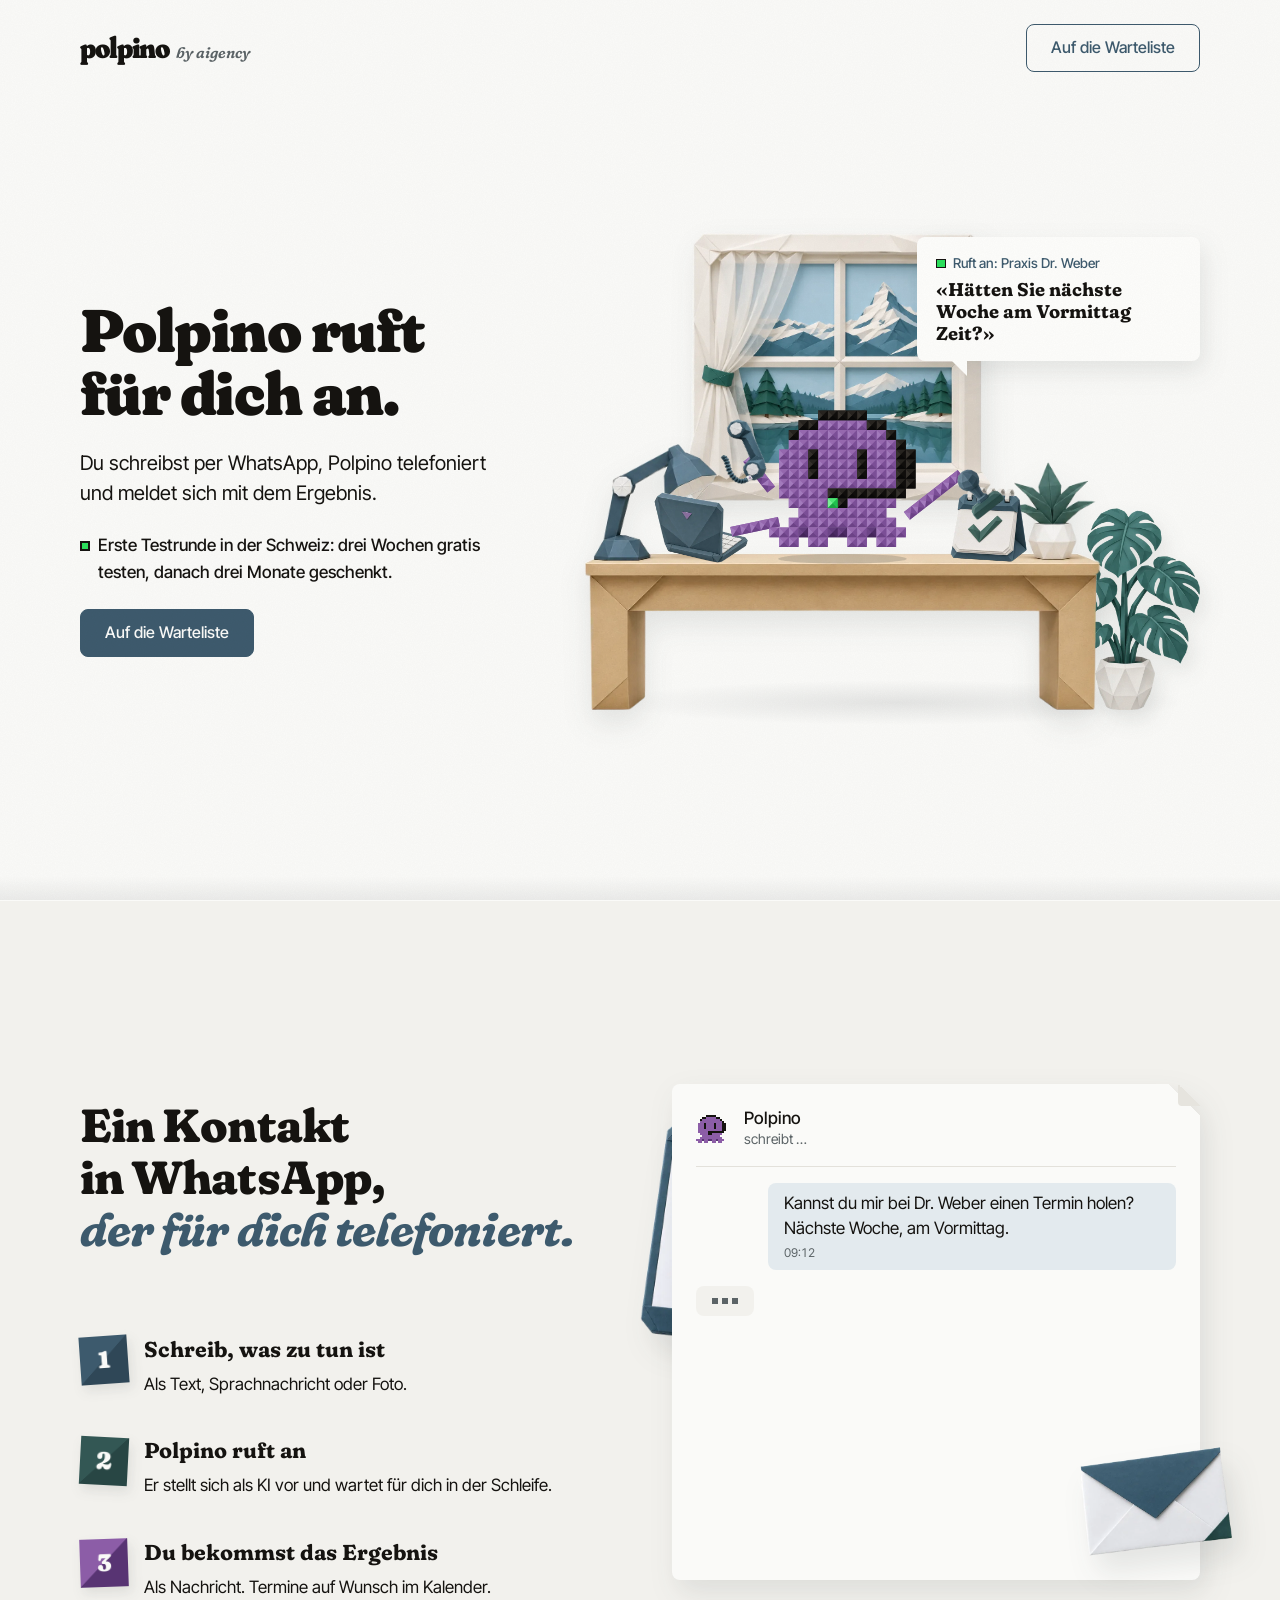
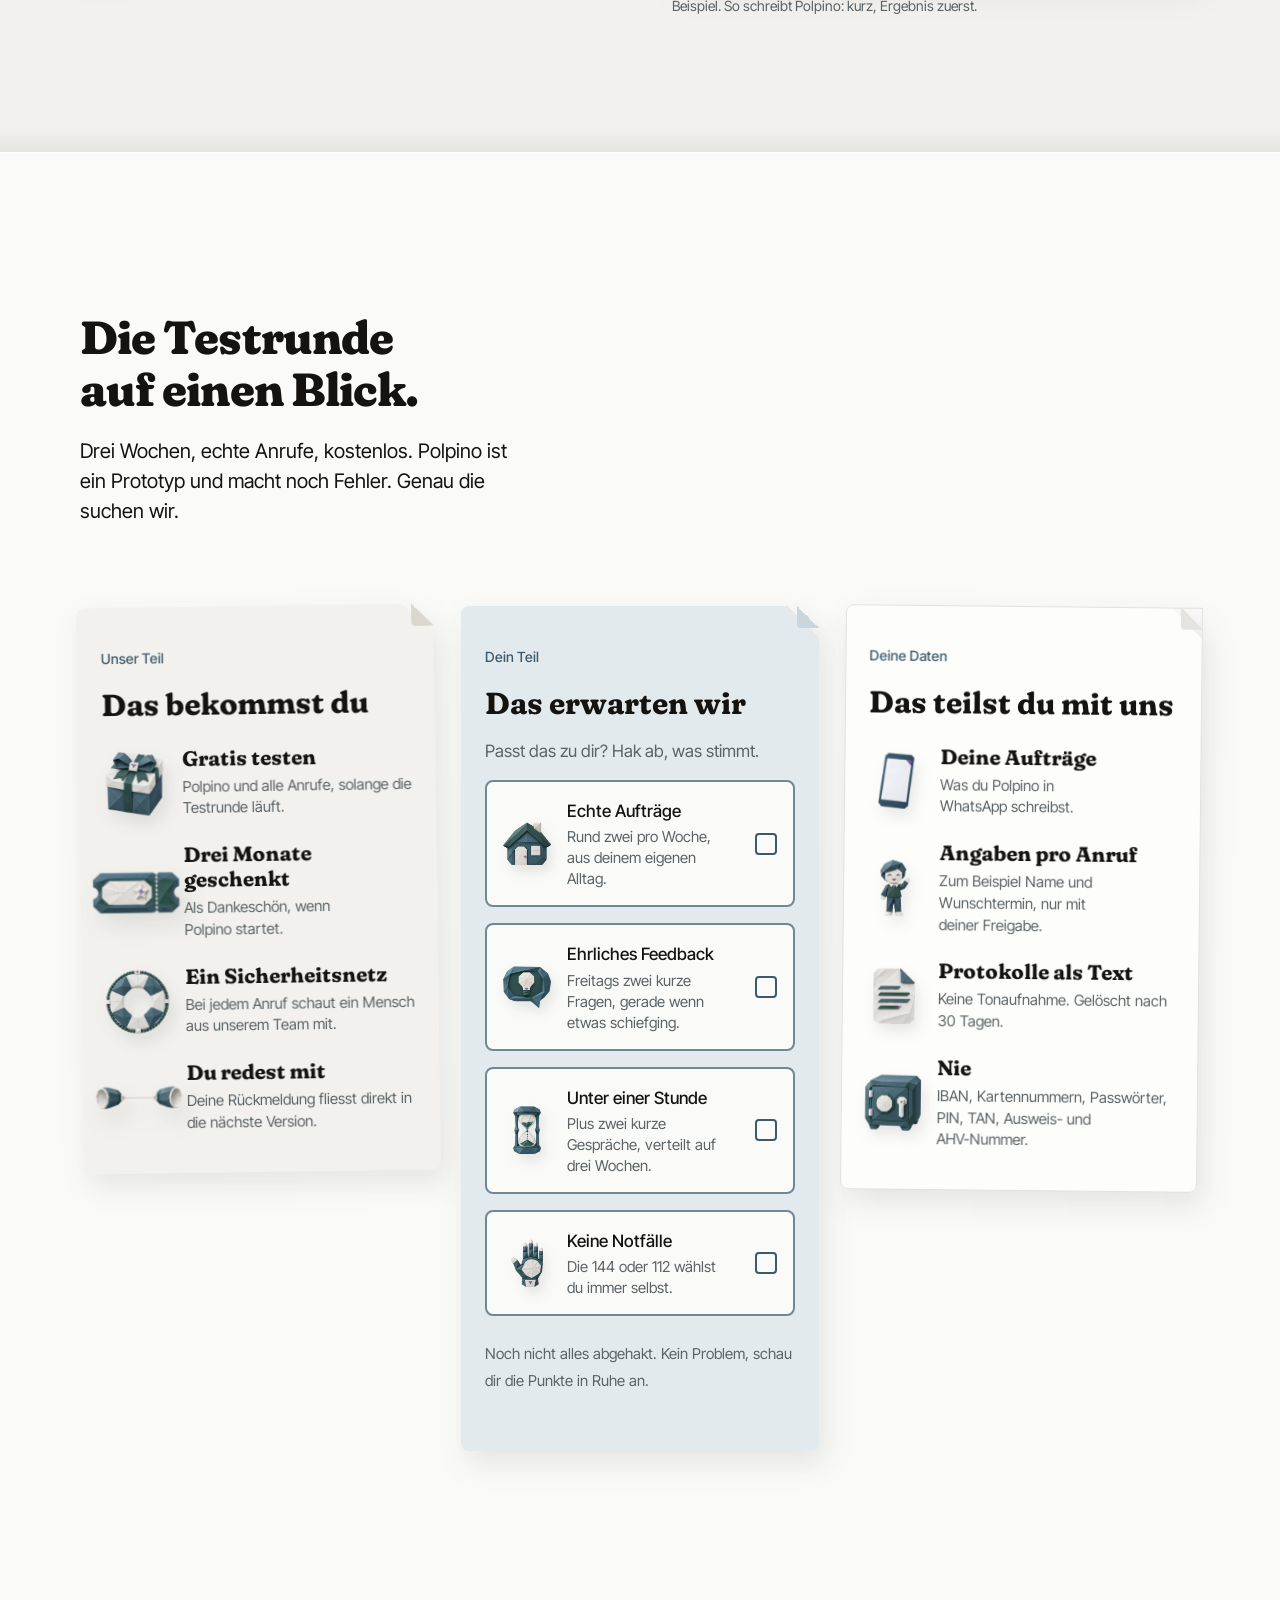
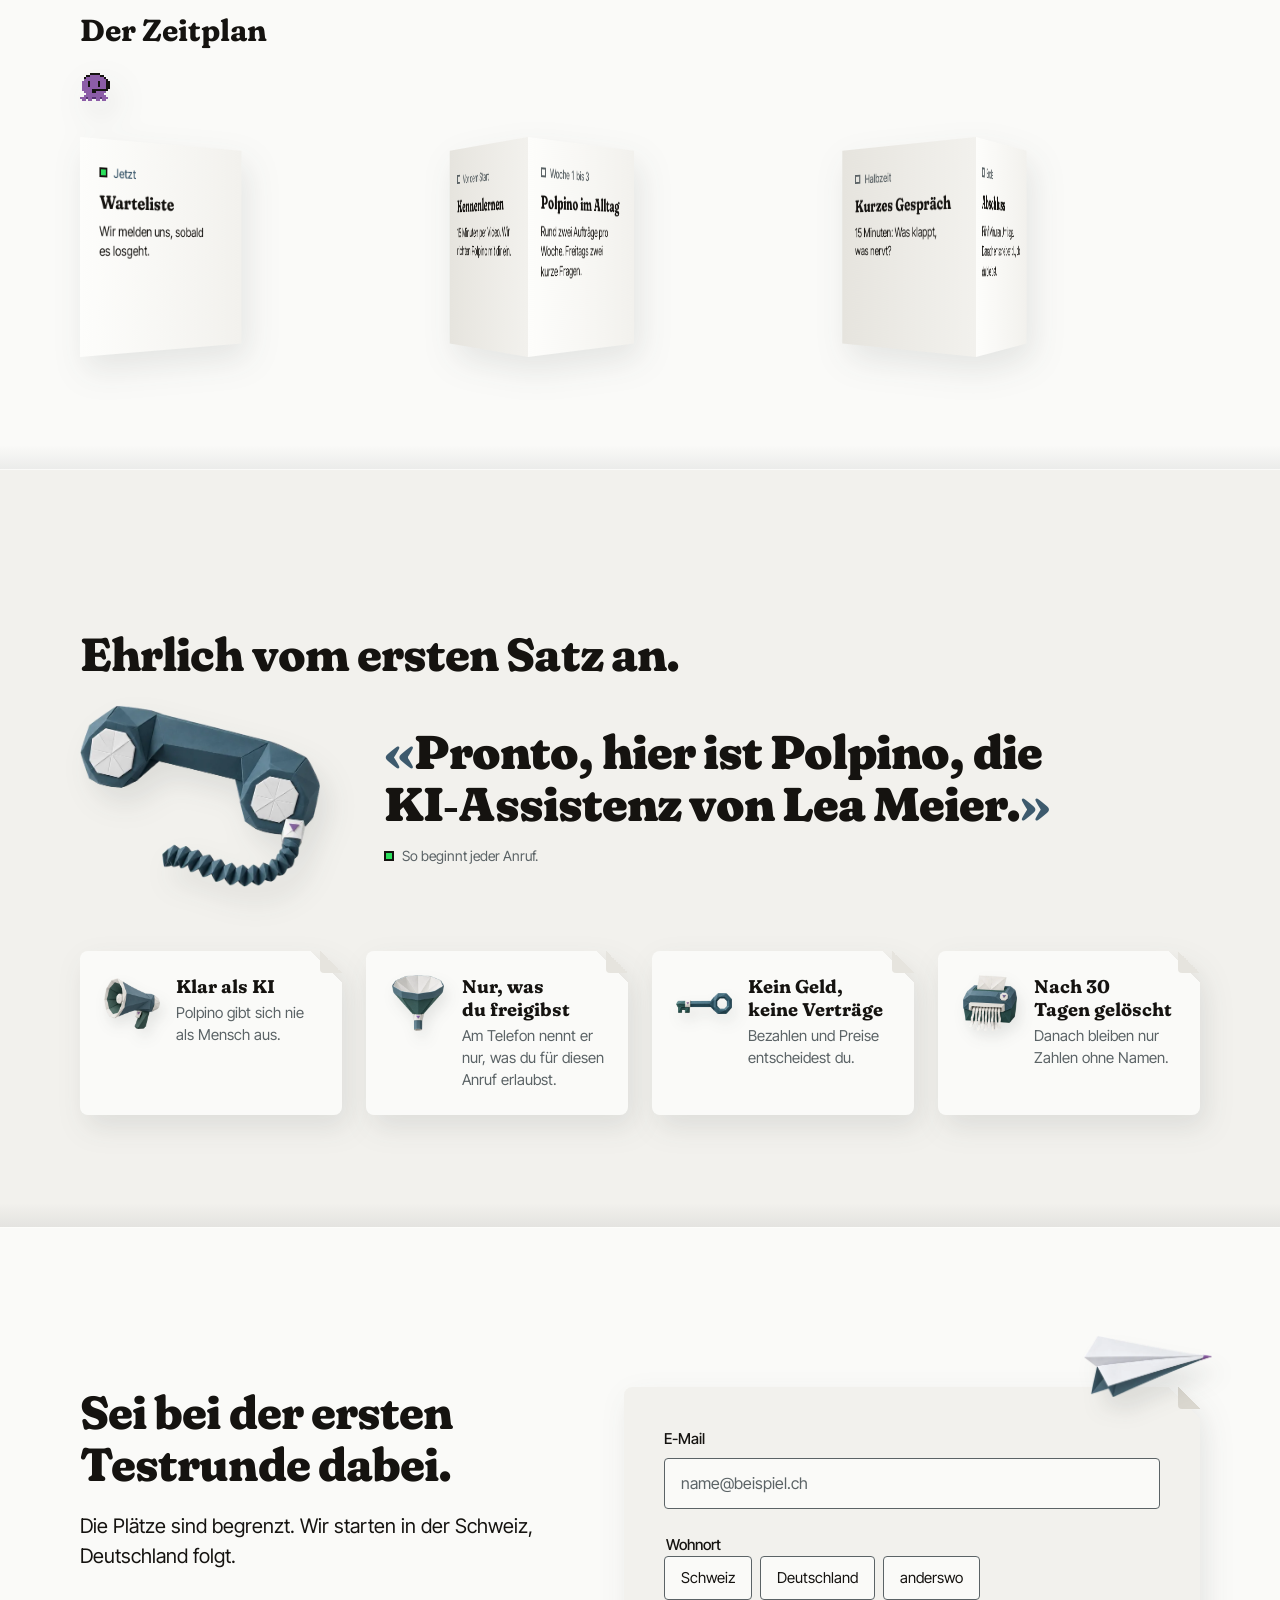
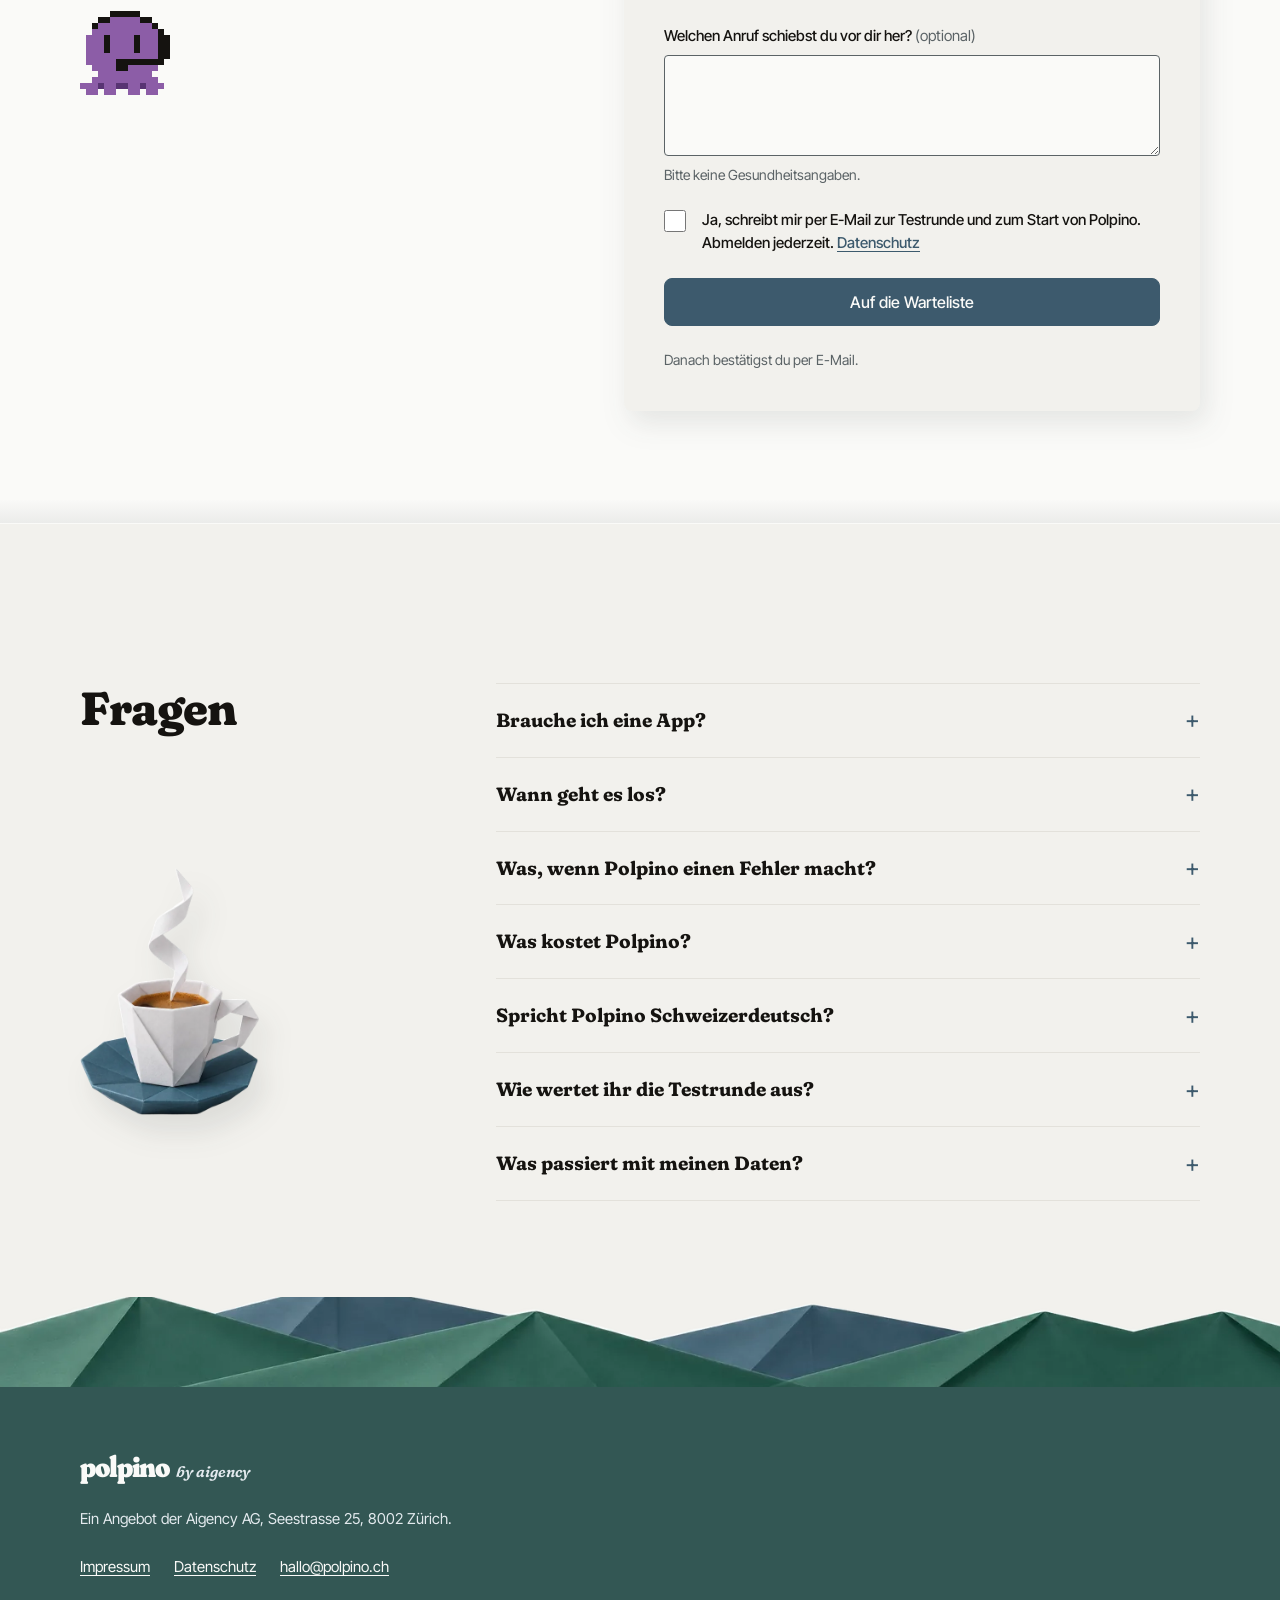
==== index.html @ 74edce3c "Merge branch 'main' into gh-pages" ====
<!doctype html>
<html lang="de-CH">
<head>
  <meta charset="utf-8">
  <meta name="robots" content="noindex, nofollow">
  <meta name="viewport" content="width=device-width, initial-scale=1">
  <title>Polpino: die KI-Assistenz, die für dich telefoniert</title>
  <meta name="description" content="Du schreibst per WhatsApp, Polpino telefoniert und meldet sich mit dem Ergebnis. Bewirb dich für die erste Testrunde: drei Wochen gratis, danach drei Monate geschenkt.">
  <link rel="canonical" href="https://polpino.ch/">
  <meta name="theme-color" content="#FAFAF8">
  <link rel="icon" href="assets/img/favicon.svg" type="image/svg+xml">
  <link rel="icon" href="assets/img/favicon-32.png" sizes="32x32" type="image/png">
  <link rel="apple-touch-icon" href="assets/img/apple-touch-icon.png">
  <meta property="og:type" content="website">
  <meta property="og:locale" content="de_CH">
  <meta property="og:site_name" content="Polpino">
  <meta property="og:title" content="Polpino ruft für dich an.">
  <meta property="og:description" content="Du schreibst per WhatsApp, Polpino telefoniert und meldet sich mit dem Ergebnis. Erste Testrunde in der Schweiz.">
  <meta property="og:url" content="https://polpino.ch/">
  <meta property="og:image" content="https://polpino.ch/assets/img/og-polpino.jpg">
  <meta property="og:image:width" content="1200">
  <meta property="og:image:height" content="630">
  <meta property="og:image:alt" content="Polpino, eine lila Papierkrake, sitzt am Schreibtisch und hat einen Termin im Kalender eingetragen">
  <meta name="twitter:card" content="summary_large_image">
  <link rel="preload" href="assets/fonts/fraunces-latin-full-normal.woff2" as="font" type="font/woff2" crossorigin>
  <link rel="preload" href="assets/fonts/inter-tight-latin-wght-normal.woff2" as="font" type="font/woff2" crossorigin>
  <link rel="stylesheet" href="assets/polpino.css">
  <script src="assets/polpino.js" defer></script>
</head>
<body>
  <svg class="symbole" aria-hidden="true" focusable="false">
    <symbol id="polpino" viewBox="0 0 16 14">
      <path class="f-tinte" d="M5 0h5v1H5zM3 1h2v1H3zM10 1h2v1h-2zM2 2h1v1H2zM12 2h1v1h-1zM13 3h1v1h-1zM13 4h2v1h-2zM13 5h2v1h-2zM13 6h2v1h-2zM13 7h2v1h-2zM6 8h8v1H6zM6 9h2v1H6z"/>
      <path class="f-lila" d="M5 1h5v1H5zM3 2h9v1H3zM2 3h11v1H2zM1 4h3v1H1zM5 4h4v1H5zM10 4h3v1h-3zM1 5h3v1H1zM5 5h4v1H5zM10 5h3v1h-3zM1 6h3v1H1zM5 6h4v1H5zM10 6h3v1h-3zM1 7h12v1H1zM1 8h5v1H1zM2 9h4v1H2zM8 9h5v1H8zM3 10h9v1H3zM2 11h11v1H2zM0 12h3v1H0zM4 12h2v1H4zM8 12h2v1H8zM11 12h3v1h-3zM1 13h2v1H1zM4 13h2v1H4zM8 13h2v1H8zM11 13h2v1h-2zM4 4h1v1H4zM9 4h1v1H9zM4 6h1v1H4zM9 6h1v1H9z"/>
      <path class="f-tief" d="M3 12h1v1H3zM6 12h2v1H6zM10 12h1v1h-1zM4 5h1v1H4zM9 5h1v1H9z"/>
      <path class="f-tinte f-augen" d="M4 4h1v3H4zM9 4h1v3H9z"/>
      <path class="f-lampe" d="M6 9h1v1H6z"/>
    </symbol>
    <symbol id="haken" viewBox="0 0 20 20"><path d="M4 10.5l4 4 8-9" fill="none" stroke="currentColor" stroke-width="2.4" stroke-linecap="square"/></symbol>
    <symbol id="pfeil" viewBox="0 0 20 20"><path d="M4 10h11M11 5.5l4.5 4.5-4.5 4.5" fill="none" stroke="currentColor" stroke-width="2.2" stroke-linecap="square"/></symbol>
  </svg>

  <a class="skip" href="#inhalt">Zum Inhalt</a>

  <header class="kopf">
    <div class="wrap">
      <a class="marke" href="./" aria-label="Polpino by aigency, Startseite">
        <span class="marke-wort">polpino</span><span class="marke-by">by aigency</span>
      </a>
      <a class="knopf knopf-leise" href="#warteliste">Auf die Warteliste</a>
    </div>
  </header>

  <main id="inhalt">
    <section class="hero" id="hero" aria-labelledby="titel">
      <div class="wrap hero-raster">
        <div class="hero-text">
          <h1 id="titel">Polpino ruft<br> für dich an.</h1>
          <p class="lead">Du schreibst per WhatsApp, Polpino telefoniert und meldet sich mit dem Ergebnis.</p>
          <p class="hero-angebot"><span class="lampe" aria-hidden="true"></span><span>Erste Testrunde in der Schweiz: drei Wochen gratis testen, danach drei Monate geschenkt.</span></p>
          <a class="knopf" href="#warteliste">Auf die Warteliste</a>
        </div>
        <div class="buero" id="buero" aria-hidden="true">
          <img class="b-fenster" src="assets/origami/fenster.webp" width="900" height="785" alt="" fetchpriority="high">
          <img class="b-pflanze" src="assets/origami/pflanze.webp" width="520" height="740" alt="">
          <img class="b-tisch" src="assets/origami/tisch.webp" width="1260" height="647" alt="">
          <div class="b-polpino"><svg class="pp pp-buero" viewBox="-150 -60 480 230" aria-hidden="true" focusable="false">
<image class="req-laptop" href="assets/origami/laptop.webp" x="-118" y="84" width="96" height="72"/>
<g class="req-kalender"><image href="assets/origami/kalender.webp" x="186" y="78" width="78" height="77"/></g>
<ellipse class="pp-schatten" cx="75" cy="152" rx="66" ry="5"/>
<g class="pp-figur">
<g class="arm arm-tipp"><g class="k-lila"><path class="f-b" d="M0 110h10v10h-10zM-10 110h10v10h-10zM-20 110h10v10h-10zM-30 110h10v10h-10zM-40 110h10v10h-10z"/><path class="f-o" d="M0 110h10l-5 5zM-10 110h10l-5 5zM-20 110h10l-5 5zM-30 110h10l-5 5zM-40 110h10l-5 5z"/><path class="f-l" d="M0 110l5 5l-5 5zM-10 110l5 5l-5 5zM-20 110l5 5l-5 5zM-30 110l5 5l-5 5zM-40 110l5 5l-5 5z"/><path class="f-r" d="M10 110v10l-5 -5zM0 110v10l-5 -5zM-10 110v10l-5 -5zM-20 110v10l-5 -5zM-30 110v10l-5 -5z"/><path class="f-u" d="M0 120l5 -5l5 5zM-10 120l5 -5l5 5zM-20 120l5 -5l5 5zM-30 120l5 -5l5 5zM-40 120l5 -5l5 5z"/></g></g>
<g class="arm arm-hoerer"><g class="k-lila"><path class="f-b" d="M-10 80h10v10h-10zM-20 80h10v10h-10zM-30 80h10v10h-10zM-40 80h10v10h-10z"/><path class="f-o" d="M-10 80h10l-5 5zM-20 80h10l-5 5zM-30 80h10l-5 5zM-40 80h10l-5 5z"/><path class="f-l" d="M-10 80l5 5l-5 5zM-20 80l5 5l-5 5zM-30 80l5 5l-5 5zM-40 80l5 5l-5 5z"/><path class="f-r" d="M0 80v10l-5 -5zM-10 80v10l-5 -5zM-20 80v10l-5 -5zM-30 80v10l-5 -5z"/><path class="f-u" d="M-10 90l5 -5l5 5zM-20 90l5 -5l5 5zM-30 90l5 -5l5 5zM-40 90l5 -5l5 5z"/></g><image class="arm-ding" href="assets/origami/hoerer.webp" x="-80" y="62" width="64" height="49"/></g>
<g class="pp-koerper"><g class="k-lila"><path class="f-b" d="M50 10h10v10h-10zM60 10h10v10h-10zM70 10h10v10h-10zM80 10h10v10h-10zM90 10h10v10h-10zM30 20h10v10h-10zM40 20h10v10h-10zM50 20h10v10h-10zM60 20h10v10h-10zM70 20h10v10h-10zM80 20h10v10h-10zM90 20h10v10h-10zM100 20h10v10h-10zM110 20h10v10h-10zM20 30h10v10h-10zM30 30h10v10h-10zM40 30h10v10h-10zM50 30h10v10h-10zM60 30h10v10h-10zM70 30h10v10h-10zM80 30h10v10h-10zM90 30h10v10h-10zM100 30h10v10h-10zM110 30h10v10h-10zM120 30h10v10h-10zM10 40h10v10h-10zM20 40h10v10h-10zM30 40h10v10h-10zM50 40h10v10h-10zM60 40h10v10h-10zM70 40h10v10h-10zM80 40h10v10h-10zM100 40h10v10h-10zM110 40h10v10h-10zM120 40h10v10h-10zM10 50h10v10h-10zM20 50h10v10h-10zM30 50h10v10h-10zM50 50h10v10h-10zM60 50h10v10h-10zM70 50h10v10h-10zM80 50h10v10h-10zM100 50h10v10h-10zM110 50h10v10h-10zM120 50h10v10h-10zM10 60h10v10h-10zM20 60h10v10h-10zM30 60h10v10h-10zM50 60h10v10h-10zM60 60h10v10h-10zM70 60h10v10h-10zM80 60h10v10h-10zM100 60h10v10h-10zM110 60h10v10h-10zM120 60h10v10h-10zM10 70h10v10h-10zM20 70h10v10h-10zM30 70h10v10h-10zM40 70h10v10h-10zM50 70h10v10h-10zM60 70h10v10h-10zM70 70h10v10h-10zM80 70h10v10h-10zM90 70h10v10h-10zM100 70h10v10h-10zM110 70h10v10h-10zM120 70h10v10h-10zM10 80h10v10h-10zM20 80h10v10h-10zM30 80h10v10h-10zM40 80h10v10h-10zM50 80h10v10h-10zM20 90h10v10h-10zM30 90h10v10h-10zM40 90h10v10h-10zM50 90h10v10h-10zM80 90h10v10h-10zM90 90h10v10h-10zM100 90h10v10h-10zM110 90h10v10h-10zM120 90h10v10h-10zM30 100h10v10h-10zM40 100h10v10h-10zM50 100h10v10h-10zM60 100h10v10h-10zM70 100h10v10h-10zM80 100h10v10h-10zM90 100h10v10h-10zM100 100h10v10h-10zM110 100h10v10h-10zM20 110h10v10h-10zM30 110h10v10h-10zM40 110h10v10h-10zM50 110h10v10h-10zM60 110h10v10h-10zM70 110h10v10h-10zM80 110h10v10h-10zM90 110h10v10h-10zM100 110h10v10h-10zM110 110h10v10h-10zM120 110h10v10h-10z"/><path class="f-o" d="M50 10h10l-5 5zM60 10h10l-5 5zM70 10h10l-5 5zM80 10h10l-5 5zM90 10h10l-5 5zM30 20h10l-5 5zM40 20h10l-5 5zM50 20h10l-5 5zM60 20h10l-5 5zM70 20h10l-5 5zM80 20h10l-5 5zM90 20h10l-5 5zM100 20h10l-5 5zM110 20h10l-5 5zM20 30h10l-5 5zM30 30h10l-5 5zM40 30h10l-5 5zM50 30h10l-5 5zM60 30h10l-5 5zM70 30h10l-5 5zM80 30h10l-5 5zM90 30h10l-5 5zM100 30h10l-5 5zM110 30h10l-5 5zM120 30h10l-5 5zM10 40h10l-5 5zM20 40h10l-5 5zM30 40h10l-5 5zM50 40h10l-5 5zM60 40h10l-5 5zM70 40h10l-5 5zM80 40h10l-5 5zM100 40h10l-5 5zM110 40h10l-5 5zM120 40h10l-5 5zM10 50h10l-5 5zM20 50h10l-5 5zM30 50h10l-5 5zM50 50h10l-5 5zM60 50h10l-5 5zM70 50h10l-5 5zM80 50h10l-5 5zM100 50h10l-5 5zM110 50h10l-5 5zM120 50h10l-5 5zM10 60h10l-5 5zM20 60h10l-5 5zM30 60h10l-5 5zM50 60h10l-5 5zM60 60h10l-5 5zM70 60h10l-5 5zM80 60h10l-5 5zM100 60h10l-5 5zM110 60h10l-5 5zM120 60h10l-5 5zM10 70h10l-5 5zM20 70h10l-5 5zM30 70h10l-5 5zM40 70h10l-5 5zM50 70h10l-5 5zM60 70h10l-5 5zM70 70h10l-5 5zM80 70h10l-5 5zM90 70h10l-5 5zM100 70h10l-5 5zM110 70h10l-5 5zM120 70h10l-5 5zM10 80h10l-5 5zM20 80h10l-5 5zM30 80h10l-5 5zM40 80h10l-5 5zM50 80h10l-5 5zM20 90h10l-5 5zM30 90h10l-5 5zM40 90h10l-5 5zM50 90h10l-5 5zM80 90h10l-5 5zM90 90h10l-5 5zM100 90h10l-5 5zM110 90h10l-5 5zM120 90h10l-5 5zM30 100h10l-5 5zM40 100h10l-5 5zM50 100h10l-5 5zM60 100h10l-5 5zM70 100h10l-5 5zM80 100h10l-5 5zM90 100h10l-5 5zM100 100h10l-5 5zM110 100h10l-5 5zM20 110h10l-5 5zM30 110h10l-5 5zM40 110h10l-5 5zM50 110h10l-5 5zM60 110h10l-5 5zM70 110h10l-5 5zM80 110h10l-5 5zM90 110h10l-5 5zM100 110h10l-5 5zM110 110h10l-5 5zM120 110h10l-5 5z"/><path class="f-l" d="M50 10l5 5l-5 5zM60 10l5 5l-5 5zM70 10l5 5l-5 5zM80 10l5 5l-5 5zM90 10l5 5l-5 5zM30 20l5 5l-5 5zM40 20l5 5l-5 5zM50 20l5 5l-5 5zM60 20l5 5l-5 5zM70 20l5 5l-5 5zM80 20l5 5l-5 5zM90 20l5 5l-5 5zM100 20l5 5l-5 5zM110 20l5 5l-5 5zM20 30l5 5l-5 5zM30 30l5 5l-5 5zM40 30l5 5l-5 5zM50 30l5 5l-5 5zM60 30l5 5l-5 5zM70 30l5 5l-5 5zM80 30l5 5l-5 5zM90 30l5 5l-5 5zM100 30l5 5l-5 5zM110 30l5 5l-5 5zM120 30l5 5l-5 5zM10 40l5 5l-5 5zM20 40l5 5l-5 5zM30 40l5 5l-5 5zM50 40l5 5l-5 5zM60 40l5 5l-5 5zM70 40l5 5l-5 5zM80 40l5 5l-5 5zM100 40l5 5l-5 5zM110 40l5 5l-5 5zM120 40l5 5l-5 5zM10 50l5 5l-5 5zM20 50l5 5l-5 5zM30 50l5 5l-5 5zM50 50l5 5l-5 5zM60 50l5 5l-5 5zM70 50l5 5l-5 5zM80 50l5 5l-5 5zM100 50l5 5l-5 5zM110 50l5 5l-5 5zM120 50l5 5l-5 5zM10 60l5 5l-5 5zM20 60l5 5l-5 5zM30 60l5 5l-5 5zM50 60l5 5l-5 5zM60 60l5 5l-5 5zM70 60l5 5l-5 5zM80 60l5 5l-5 5zM100 60l5 5l-5 5zM110 60l5 5l-5 5zM120 60l5 5l-5 5zM10 70l5 5l-5 5zM20 70l5 5l-5 5zM30 70l5 5l-5 5zM40 70l5 5l-5 5zM50 70l5 5l-5 5zM60 70l5 5l-5 5zM70 70l5 5l-5 5zM80 70l5 5l-5 5zM90 70l5 5l-5 5zM100 70l5 5l-5 5zM110 70l5 5l-5 5zM120 70l5 5l-5 5zM10 80l5 5l-5 5zM20 80l5 5l-5 5zM30 80l5 5l-5 5zM40 80l5 5l-5 5zM50 80l5 5l-5 5zM20 90l5 5l-5 5zM30 90l5 5l-5 5zM40 90l5 5l-5 5zM50 90l5 5l-5 5zM80 90l5 5l-5 5zM90 90l5 5l-5 5zM100 90l5 5l-5 5zM110 90l5 5l-5 5zM120 90l5 5l-5 5zM30 100l5 5l-5 5zM40 100l5 5l-5 5zM50 100l5 5l-5 5zM60 100l5 5l-5 5zM70 100l5 5l-5 5zM80 100l5 5l-5 5zM90 100l5 5l-5 5zM100 100l5 5l-5 5zM110 100l5 5l-5 5zM20 110l5 5l-5 5zM30 110l5 5l-5 5zM40 110l5 5l-5 5zM50 110l5 5l-5 5zM60 110l5 5l-5 5zM70 110l5 5l-5 5zM80 110l5 5l-5 5zM90 110l5 5l-5 5zM100 110l5 5l-5 5zM110 110l5 5l-5 5zM120 110l5 5l-5 5z"/><path class="f-r" d="M60 10v10l-5 -5zM70 10v10l-5 -5zM80 10v10l-5 -5zM90 10v10l-5 -5zM100 10v10l-5 -5zM40 20v10l-5 -5zM50 20v10l-5 -5zM60 20v10l-5 -5zM70 20v10l-5 -5zM80 20v10l-5 -5zM90 20v10l-5 -5zM100 20v10l-5 -5zM110 20v10l-5 -5zM120 20v10l-5 -5zM30 30v10l-5 -5zM40 30v10l-5 -5zM50 30v10l-5 -5zM60 30v10l-5 -5zM70 30v10l-5 -5zM80 30v10l-5 -5zM90 30v10l-5 -5zM100 30v10l-5 -5zM110 30v10l-5 -5zM120 30v10l-5 -5zM130 30v10l-5 -5zM20 40v10l-5 -5zM30 40v10l-5 -5zM40 40v10l-5 -5zM60 40v10l-5 -5zM70 40v10l-5 -5zM80 40v10l-5 -5zM90 40v10l-5 -5zM110 40v10l-5 -5zM120 40v10l-5 -5zM130 40v10l-5 -5zM20 50v10l-5 -5zM30 50v10l-5 -5zM40 50v10l-5 -5zM60 50v10l-5 -5zM70 50v10l-5 -5zM80 50v10l-5 -5zM90 50v10l-5 -5zM110 50v10l-5 -5zM120 50v10l-5 -5zM130 50v10l-5 -5zM20 60v10l-5 -5zM30 60v10l-5 -5zM40 60v10l-5 -5zM60 60v10l-5 -5zM70 60v10l-5 -5zM80 60v10l-5 -5zM90 60v10l-5 -5zM110 60v10l-5 -5zM120 60v10l-5 -5zM130 60v10l-5 -5zM20 70v10l-5 -5zM30 70v10l-5 -5zM40 70v10l-5 -5zM50 70v10l-5 -5zM60 70v10l-5 -5zM70 70v10l-5 -5zM80 70v10l-5 -5zM90 70v10l-5 -5zM100 70v10l-5 -5zM110 70v10l-5 -5zM120 70v10l-5 -5zM130 70v10l-5 -5zM20 80v10l-5 -5zM30 80v10l-5 -5zM40 80v10l-5 -5zM50 80v10l-5 -5zM60 80v10l-5 -5zM30 90v10l-5 -5zM40 90v10l-5 -5zM50 90v10l-5 -5zM60 90v10l-5 -5zM90 90v10l-5 -5zM100 90v10l-5 -5zM110 90v10l-5 -5zM120 90v10l-5 -5zM130 90v10l-5 -5zM40 100v10l-5 -5zM50 100v10l-5 -5zM60 100v10l-5 -5zM70 100v10l-5 -5zM80 100v10l-5 -5zM90 100v10l-5 -5zM100 100v10l-5 -5zM110 100v10l-5 -5zM120 100v10l-5 -5zM30 110v10l-5 -5zM40 110v10l-5 -5zM50 110v10l-5 -5zM60 110v10l-5 -5zM70 110v10l-5 -5zM80 110v10l-5 -5zM90 110v10l-5 -5zM100 110v10l-5 -5zM110 110v10l-5 -5zM120 110v10l-5 -5zM130 110v10l-5 -5z"/><path class="f-u" d="M50 20l5 -5l5 5zM60 20l5 -5l5 5zM70 20l5 -5l5 5zM80 20l5 -5l5 5zM90 20l5 -5l5 5zM30 30l5 -5l5 5zM40 30l5 -5l5 5zM50 30l5 -5l5 5zM60 30l5 -5l5 5zM70 30l5 -5l5 5zM80 30l5 -5l5 5zM90 30l5 -5l5 5zM100 30l5 -5l5 5zM110 30l5 -5l5 5zM20 40l5 -5l5 5zM30 40l5 -5l5 5zM40 40l5 -5l5 5zM50 40l5 -5l5 5zM60 40l5 -5l5 5zM70 40l5 -5l5 5zM80 40l5 -5l5 5zM90 40l5 -5l5 5zM100 40l5 -5l5 5zM110 40l5 -5l5 5zM120 40l5 -5l5 5zM10 50l5 -5l5 5zM20 50l5 -5l5 5zM30 50l5 -5l5 5zM50 50l5 -5l5 5zM60 50l5 -5l5 5zM70 50l5 -5l5 5zM80 50l5 -5l5 5zM100 50l5 -5l5 5zM110 50l5 -5l5 5zM120 50l5 -5l5 5zM10 60l5 -5l5 5zM20 60l5 -5l5 5zM30 60l5 -5l5 5zM50 60l5 -5l5 5zM60 60l5 -5l5 5zM70 60l5 -5l5 5zM80 60l5 -5l5 5zM100 60l5 -5l5 5zM110 60l5 -5l5 5zM120 60l5 -5l5 5zM10 70l5 -5l5 5zM20 70l5 -5l5 5zM30 70l5 -5l5 5zM50 70l5 -5l5 5zM60 70l5 -5l5 5zM70 70l5 -5l5 5zM80 70l5 -5l5 5zM100 70l5 -5l5 5zM110 70l5 -5l5 5zM120 70l5 -5l5 5zM10 80l5 -5l5 5zM20 80l5 -5l5 5zM30 80l5 -5l5 5zM40 80l5 -5l5 5zM50 80l5 -5l5 5zM60 80l5 -5l5 5zM70 80l5 -5l5 5zM80 80l5 -5l5 5zM90 80l5 -5l5 5zM100 80l5 -5l5 5zM110 80l5 -5l5 5zM120 80l5 -5l5 5zM10 90l5 -5l5 5zM20 90l5 -5l5 5zM30 90l5 -5l5 5zM40 90l5 -5l5 5zM50 90l5 -5l5 5zM20 100l5 -5l5 5zM30 100l5 -5l5 5zM40 100l5 -5l5 5zM50 100l5 -5l5 5zM80 100l5 -5l5 5zM90 100l5 -5l5 5zM100 100l5 -5l5 5zM110 100l5 -5l5 5zM120 100l5 -5l5 5zM30 110l5 -5l5 5zM40 110l5 -5l5 5zM50 110l5 -5l5 5zM60 110l5 -5l5 5zM70 110l5 -5l5 5zM80 110l5 -5l5 5zM90 110l5 -5l5 5zM100 110l5 -5l5 5zM110 110l5 -5l5 5zM20 120l5 -5l5 5zM30 120l5 -5l5 5zM40 120l5 -5l5 5zM50 120l5 -5l5 5zM60 120l5 -5l5 5zM70 120l5 -5l5 5zM80 120l5 -5l5 5zM90 120l5 -5l5 5zM100 120l5 -5l5 5zM110 120l5 -5l5 5zM120 120l5 -5l5 5z"/></g><g class="k-tinte"><path class="f-b" d="M50 0h10v10h-10zM60 0h10v10h-10zM70 0h10v10h-10zM80 0h10v10h-10zM90 0h10v10h-10zM30 10h10v10h-10zM40 10h10v10h-10zM100 10h10v10h-10zM110 10h10v10h-10zM20 20h10v10h-10zM120 20h10v10h-10zM130 30h10v10h-10zM130 40h10v10h-10zM140 40h10v10h-10zM130 50h10v10h-10zM140 50h10v10h-10zM130 60h10v10h-10zM140 60h10v10h-10zM130 70h10v10h-10zM140 70h10v10h-10zM60 80h10v10h-10zM70 80h10v10h-10zM80 80h10v10h-10zM90 80h10v10h-10zM100 80h10v10h-10zM110 80h10v10h-10zM120 80h10v10h-10zM130 80h10v10h-10zM60 90h10v10h-10zM70 90h10v10h-10z"/><path class="f-o" d="M50 0h10l-5 5zM60 0h10l-5 5zM70 0h10l-5 5zM80 0h10l-5 5zM90 0h10l-5 5zM30 10h10l-5 5zM40 10h10l-5 5zM100 10h10l-5 5zM110 10h10l-5 5zM20 20h10l-5 5zM120 20h10l-5 5zM130 30h10l-5 5zM130 40h10l-5 5zM140 40h10l-5 5zM130 50h10l-5 5zM140 50h10l-5 5zM130 60h10l-5 5zM140 60h10l-5 5zM130 70h10l-5 5zM140 70h10l-5 5zM60 80h10l-5 5zM70 80h10l-5 5zM80 80h10l-5 5zM90 80h10l-5 5zM100 80h10l-5 5zM110 80h10l-5 5zM120 80h10l-5 5zM130 80h10l-5 5zM60 90h10l-5 5zM70 90h10l-5 5z"/><path class="f-l" d="M50 0l5 5l-5 5zM60 0l5 5l-5 5zM70 0l5 5l-5 5zM80 0l5 5l-5 5zM90 0l5 5l-5 5zM30 10l5 5l-5 5zM40 10l5 5l-5 5zM100 10l5 5l-5 5zM110 10l5 5l-5 5zM20 20l5 5l-5 5zM120 20l5 5l-5 5zM130 30l5 5l-5 5zM130 40l5 5l-5 5zM140 40l5 5l-5 5zM130 50l5 5l-5 5zM140 50l5 5l-5 5zM130 60l5 5l-5 5zM140 60l5 5l-5 5zM130 70l5 5l-5 5zM140 70l5 5l-5 5zM60 80l5 5l-5 5zM70 80l5 5l-5 5zM80 80l5 5l-5 5zM90 80l5 5l-5 5zM100 80l5 5l-5 5zM110 80l5 5l-5 5zM120 80l5 5l-5 5zM130 80l5 5l-5 5zM60 90l5 5l-5 5zM70 90l5 5l-5 5z"/><path class="f-r" d="M60 0v10l-5 -5zM70 0v10l-5 -5zM80 0v10l-5 -5zM90 0v10l-5 -5zM100 0v10l-5 -5zM40 10v10l-5 -5zM50 10v10l-5 -5zM110 10v10l-5 -5zM120 10v10l-5 -5zM30 20v10l-5 -5zM130 20v10l-5 -5zM140 30v10l-5 -5zM140 40v10l-5 -5zM150 40v10l-5 -5zM140 50v10l-5 -5zM150 50v10l-5 -5zM140 60v10l-5 -5zM150 60v10l-5 -5zM140 70v10l-5 -5zM150 70v10l-5 -5zM70 80v10l-5 -5zM80 80v10l-5 -5zM90 80v10l-5 -5zM100 80v10l-5 -5zM110 80v10l-5 -5zM120 80v10l-5 -5zM130 80v10l-5 -5zM140 80v10l-5 -5zM70 90v10l-5 -5zM80 90v10l-5 -5z"/><path class="f-u" d="M50 10l5 -5l5 5zM60 10l5 -5l5 5zM70 10l5 -5l5 5zM80 10l5 -5l5 5zM90 10l5 -5l5 5zM30 20l5 -5l5 5zM40 20l5 -5l5 5zM100 20l5 -5l5 5zM110 20l5 -5l5 5zM20 30l5 -5l5 5zM120 30l5 -5l5 5zM130 40l5 -5l5 5zM130 50l5 -5l5 5zM140 50l5 -5l5 5zM130 60l5 -5l5 5zM140 60l5 -5l5 5zM130 70l5 -5l5 5zM140 70l5 -5l5 5zM130 80l5 -5l5 5zM140 80l5 -5l5 5zM60 90l5 -5l5 5zM70 90l5 -5l5 5zM80 90l5 -5l5 5zM90 90l5 -5l5 5zM100 90l5 -5l5 5zM110 90l5 -5l5 5zM120 90l5 -5l5 5zM130 90l5 -5l5 5zM60 100l5 -5l5 5zM70 100l5 -5l5 5z"/></g><g class="pp-lider"><g class="k-lila"><path class="f-b" d="M40 40h10v10h-10zM40 60h10v10h-10zM90 40h10v10h-10zM90 60h10v10h-10z"/><path class="f-o" d="M40 40h10l-5 5zM40 60h10l-5 5zM90 40h10l-5 5zM90 60h10l-5 5z"/><path class="f-l" d="M40 40l5 5l-5 5zM40 60l5 5l-5 5zM90 40l5 5l-5 5zM90 60l5 5l-5 5z"/><path class="f-r" d="M50 40v10l-5 -5zM50 60v10l-5 -5zM100 40v10l-5 -5zM100 60v10l-5 -5z"/><path class="f-u" d="M40 50l5 -5l5 5zM40 70l5 -5l5 5zM90 50l5 -5l5 5zM90 70l5 -5l5 5z"/></g><g class="k-tief"><path class="f-b" d="M40 50h10v10h-10zM90 50h10v10h-10z"/><path class="f-o" d="M40 50h10l-5 5zM90 50h10l-5 5z"/><path class="f-l" d="M40 50l5 5l-5 5zM90 50l5 5l-5 5z"/><path class="f-r" d="M50 50v10l-5 -5zM100 50v10l-5 -5z"/><path class="f-u" d="M40 60l5 -5l5 5zM90 60l5 -5l5 5z"/></g></g><g class="pp-augen"><g class="k-tinte"><path class="f-b" d="M40 40h10v10h-10zM90 40h10v10h-10zM40 50h10v10h-10zM90 50h10v10h-10zM40 60h10v10h-10zM90 60h10v10h-10z"/><path class="f-o" d="M40 40h10l-5 5zM90 40h10l-5 5zM40 50h10l-5 5zM90 50h10l-5 5zM40 60h10l-5 5zM90 60h10l-5 5z"/><path class="f-l" d="M40 40l5 5l-5 5zM90 40l5 5l-5 5zM40 50l5 5l-5 5zM90 50l5 5l-5 5zM40 60l5 5l-5 5zM90 60l5 5l-5 5z"/><path class="f-r" d="M50 40v10l-5 -5zM100 40v10l-5 -5zM50 50v10l-5 -5zM100 50v10l-5 -5zM50 60v10l-5 -5zM100 60v10l-5 -5z"/><path class="f-u" d="M40 50l5 -5l5 5zM90 50l5 -5l5 5zM40 60l5 -5l5 5zM90 60l5 -5l5 5zM40 70l5 -5l5 5zM90 70l5 -5l5 5z"/></g></g><g class="pp-lampe"><g class="k-lampe"><path class="f-b" d="M60 90h10v10h-10z"/><path class="f-o" d="M60 90h10l-5 5z"/><path class="f-l" d="M60 90l5 5l-5 5z"/><path class="f-r" d="M70 90v10l-5 -5z"/><path class="f-u" d="M60 100l5 -5l5 5z"/></g></g></g>
<g class="pp-tentakel pp-t1"><g class="k-lila"><path class="f-b" d="M0 120h10v10h-10zM10 120h10v10h-10zM20 120h10v10h-10zM10 130h10v10h-10zM20 130h10v10h-10z"/><path class="f-o" d="M0 120h10l-5 5zM10 120h10l-5 5zM20 120h10l-5 5zM10 130h10l-5 5zM20 130h10l-5 5z"/><path class="f-l" d="M0 120l5 5l-5 5zM10 120l5 5l-5 5zM20 120l5 5l-5 5zM10 130l5 5l-5 5zM20 130l5 5l-5 5z"/><path class="f-r" d="M10 120v10l-5 -5zM20 120v10l-5 -5zM30 120v10l-5 -5zM20 130v10l-5 -5zM30 130v10l-5 -5z"/><path class="f-u" d="M0 130l5 -5l5 5zM10 130l5 -5l5 5zM20 130l5 -5l5 5zM10 140l5 -5l5 5zM20 140l5 -5l5 5z"/></g><g class="k-tief"><path class="f-b" d="M30 120h10v10h-10z"/><path class="f-o" d="M30 120h10l-5 5z"/><path class="f-l" d="M30 120l5 5l-5 5z"/><path class="f-r" d="M40 120v10l-5 -5z"/><path class="f-u" d="M30 130l5 -5l5 5z"/></g></g><g class="pp-tentakel pp-t2"><g class="k-lila"><path class="f-b" d="M40 120h10v10h-10zM50 120h10v10h-10zM40 130h10v10h-10zM50 130h10v10h-10z"/><path class="f-o" d="M40 120h10l-5 5zM50 120h10l-5 5zM40 130h10l-5 5zM50 130h10l-5 5z"/><path class="f-l" d="M40 120l5 5l-5 5zM50 120l5 5l-5 5zM40 130l5 5l-5 5zM50 130l5 5l-5 5z"/><path class="f-r" d="M50 120v10l-5 -5zM60 120v10l-5 -5zM50 130v10l-5 -5zM60 130v10l-5 -5z"/><path class="f-u" d="M40 130l5 -5l5 5zM50 130l5 -5l5 5zM40 140l5 -5l5 5zM50 140l5 -5l5 5z"/></g><g class="k-tief"><path class="f-b" d="M60 120h10v10h-10zM70 120h10v10h-10z"/><path class="f-o" d="M60 120h10l-5 5zM70 120h10l-5 5z"/><path class="f-l" d="M60 120l5 5l-5 5zM70 120l5 5l-5 5z"/><path class="f-r" d="M70 120v10l-5 -5zM80 120v10l-5 -5z"/><path class="f-u" d="M60 130l5 -5l5 5zM70 130l5 -5l5 5z"/></g></g><g class="pp-tentakel pp-t3"><g class="k-lila"><path class="f-b" d="M80 120h10v10h-10zM90 120h10v10h-10zM80 130h10v10h-10zM90 130h10v10h-10z"/><path class="f-o" d="M80 120h10l-5 5zM90 120h10l-5 5zM80 130h10l-5 5zM90 130h10l-5 5z"/><path class="f-l" d="M80 120l5 5l-5 5zM90 120l5 5l-5 5zM80 130l5 5l-5 5zM90 130l5 5l-5 5z"/><path class="f-r" d="M90 120v10l-5 -5zM100 120v10l-5 -5zM90 130v10l-5 -5zM100 130v10l-5 -5z"/><path class="f-u" d="M80 130l5 -5l5 5zM90 130l5 -5l5 5zM80 140l5 -5l5 5zM90 140l5 -5l5 5z"/></g><g class="k-tief"><path class="f-b" d="M100 120h10v10h-10z"/><path class="f-o" d="M100 120h10l-5 5z"/><path class="f-l" d="M100 120l5 5l-5 5z"/><path class="f-r" d="M110 120v10l-5 -5z"/><path class="f-u" d="M100 130l5 -5l5 5z"/></g></g><g class="pp-tentakel pp-t4"><g class="pp-winken"><g class="k-lila"><path class="f-b" d="M110 120h10v10h-10zM120 120h10v10h-10zM130 120h10v10h-10zM110 130h10v10h-10zM120 130h10v10h-10z"/><path class="f-o" d="M110 120h10l-5 5zM120 120h10l-5 5zM130 120h10l-5 5zM110 130h10l-5 5zM120 130h10l-5 5z"/><path class="f-l" d="M110 120l5 5l-5 5zM120 120l5 5l-5 5zM130 120l5 5l-5 5zM110 130l5 5l-5 5zM120 130l5 5l-5 5z"/><path class="f-r" d="M120 120v10l-5 -5zM130 120v10l-5 -5zM140 120v10l-5 -5zM120 130v10l-5 -5zM130 130v10l-5 -5z"/><path class="f-u" d="M110 130l5 -5l5 5zM120 130l5 -5l5 5zM130 130l5 -5l5 5zM110 140l5 -5l5 5zM120 140l5 -5l5 5z"/></g></g></g>
<g class="arm arm-stempel"><g class="k-lila"><path class="f-b" d="M140 100h10v10h-10zM150 100h10v10h-10zM160 100h10v10h-10zM170 100h10v10h-10zM180 100h10v10h-10zM190 100h10v10h-10zM200 100h10v10h-10z"/><path class="f-o" d="M140 100h10l-5 5zM150 100h10l-5 5zM160 100h10l-5 5zM170 100h10l-5 5zM180 100h10l-5 5zM190 100h10l-5 5zM200 100h10l-5 5z"/><path class="f-l" d="M140 100l5 5l-5 5zM150 100l5 5l-5 5zM160 100l5 5l-5 5zM170 100l5 5l-5 5zM180 100l5 5l-5 5zM190 100l5 5l-5 5zM200 100l5 5l-5 5z"/><path class="f-r" d="M150 100v10l-5 -5zM160 100v10l-5 -5zM170 100v10l-5 -5zM180 100v10l-5 -5zM190 100v10l-5 -5zM200 100v10l-5 -5zM210 100v10l-5 -5z"/><path class="f-u" d="M140 110l5 -5l5 5zM150 110l5 -5l5 5zM160 110l5 -5l5 5zM170 110l5 -5l5 5zM180 110l5 -5l5 5zM190 110l5 -5l5 5zM200 110l5 -5l5 5z"/></g><image class="arm-ding" href="assets/origami/stempel.webp" x="194" y="104" width="36" height="49"/></g>
</g>
</svg></div>
          <div class="buero-blase" id="buero-blase">
            <span class="buero-wer"><span class="lampe"></span><span id="buero-wer">Ruft an: Praxis Dr. Weber</span></span>
            <span class="buero-sagt" id="buero-sagt">«Hätten Sie nächste Woche am Vormittag Zeit?»</span>
          </div>
        </div>
      </div>
    </section>

    <section class="bogen bogen-flaeche" aria-labelledby="so-gehts">
      <span class="kante" aria-hidden="true"></span>
      <div class="wrap">
        <div class="ablauf">
          <div class="entfalten">
            <div class="abschnitt-kopf">
              <h2 id="so-gehts">Ein Kontakt in WhatsApp, <span class="zweit">der für dich telefoniert.</span></h2>
            </div>
            <ol class="schritte">
              <li><span class="faltzahl" aria-hidden="true">1</span><div><h3>Schreib, was zu tun ist</h3><p>Als Text, Sprachnachricht oder Foto.</p></div></li>
              <li><span class="faltzahl" aria-hidden="true">2</span><div><h3>Polpino ruft an</h3><p>Er stellt sich als KI vor und wartet für dich in der Schleife.</p></div></li>
              <li><span class="faltzahl" aria-hidden="true">3</span><div><h3>Du bekommst das Ergebnis</h3><p>Als Nachricht. Termine auf Wunsch im Kalender.</p></div></li>
            </ol>
          </div>

          <figure class="chat-figur">
            <img class="schwebt schwebt-handy" data-tiefe="-0.12" src="assets/origami/handy.webp" width="360" height="572" alt="" aria-hidden="true">
            <img class="schwebt schwebt-umschlag" data-tiefe="0.18" src="assets/origami/umschlag.webp" width="480" height="341" alt="" aria-hidden="true">
            <div class="chat papier-karte" id="chat" role="group" aria-label="Beispiel eines Chats mit Polpino">
              <div class="chat-kopf">
                <svg class="figur" id="chat-figur" viewBox="0 0 16 14" width="32" height="28" aria-hidden="true" focusable="false"><use href="#polpino"/></svg>
                <div>
                  <p class="chat-name">Polpino</p>
                  <p class="chat-status" id="chat-status">KI-Assistenz</p>
                </div>
              </div>
              <p class="blase blase-du" data-schritt="1">Kannst du mir bei Dr. Weber einen Termin holen? Nächste Woche, am Vormittag.<time>09:12</time></p>
              <p class="tippt" data-schritt="2" hidden aria-hidden="true"><i></i><i></i><i></i></p>
              <p class="blase blase-polpino" data-schritt="3">Mach ich, ich ruf gleich an.<time>09:12</time></p>
              <p class="chat-anruf" data-schritt="4"><span class="lampe" aria-hidden="true"></span>Polpino telefoniert <span class="welle" aria-hidden="true"><i></i><i></i><i></i><i></i></span> <span class="dauer">1:47</span></p>
              <p class="blase blase-polpino" data-schritt="5">Dienstag 10:30 bei Dr. Weber. Steht im Kalender.<time>09:19</time></p>
              <p class="kalender" data-schritt="6"><svg aria-hidden="true" focusable="false"><use href="#haken"/></svg>Di 10:30, Dr. Weber</p>
            </div>
            <figcaption class="chat-fuss">
              <span class="klein leise">Beispiel. So schreibt Polpino: kurz, Ergebnis zuerst.</span>
              <button class="knopf knopf-leise knopf-klein chat-nochmal" type="button" hidden>Nochmal abspielen</button>
            </figcaption>
          </figure>
        </div>
      </div>
    </section>

    

    

    <section class="bogen" id="testrunde" aria-labelledby="testrunde-titel">
      <span class="kante" aria-hidden="true"></span>
      <div class="wrap">
        <div class="abschnitt-kopf entfalten">
          <h2 id="testrunde-titel">Die Testrunde auf einen Blick.</h2>
          <p class="lead">Drei Wochen, echte Anrufe, kostenlos. Polpino ist ein Prototyp und macht noch Fehler. Genau die suchen wir.</p>
        </div>
        <div class="deal" id="deal">
          <div class="deal-seite deal-geben falt-karte">
            <p class="deal-kicker">Unser Teil</p>
            <h3>Das bekommst du</h3>
            <ul class="gaben">
                <li class="gabe"><img src="assets/origami/geschenk.webp" alt="" aria-hidden="true" loading="lazy"><div><h4>Gratis testen</h4><p>Polpino und alle Anrufe, solange die Testrunde läuft.</p></div></li>
                <li class="gabe"><img src="assets/origami/ticket.webp" alt="" aria-hidden="true" loading="lazy"><div><h4>Drei Monate geschenkt</h4><p>Als Dankeschön, wenn Polpino startet.</p></div></li>
                <li class="gabe"><img src="assets/origami/rettungsring.webp" alt="" aria-hidden="true" loading="lazy"><div><h4>Ein Sicherheitsnetz</h4><p>Bei jedem Anruf schaut ein Mensch aus unserem Team mit.</p></div></li>
                <li class="gabe"><img src="assets/origami/dosentelefon.webp" alt="" aria-hidden="true" loading="lazy"><div><h4>Du redest mit</h4><p>Deine Rückmeldung fliesst direkt in die nächste Version.</p></div></li>
            </ul>
          </div>
          <div class="deal-seite deal-voraus falt-karte">
            <p class="deal-kicker">Dein Teil</p>
            <h3>Das erwarten wir</h3>
            <p class="deal-hinweis">Passt das zu dir? Hak ab, was stimmt.</p>
            <ul class="bedingungen">
              <li><label class="bedingung"><input type="checkbox" name="passt-0"><img src="assets/origami/haus.webp" alt="" aria-hidden="true" loading="lazy"><span class="bedingung-text"><strong>Echte Aufträge</strong><span>Rund zwei pro Woche, aus deinem eigenen Alltag.</span></span><span class="stempel" aria-hidden="true">Passt</span></label></li>
              <li><label class="bedingung"><input type="checkbox" name="passt-1"><img src="assets/origami/sprechblase.webp" alt="" aria-hidden="true" loading="lazy"><span class="bedingung-text"><strong>Ehrliches Feedback</strong><span>Freitags zwei kurze Fragen, gerade wenn etwas schiefging.</span></span><span class="stempel" aria-hidden="true">Passt</span></label></li>
              <li><label class="bedingung"><input type="checkbox" name="passt-2"><img src="assets/origami/sanduhr.webp" alt="" aria-hidden="true" loading="lazy"><span class="bedingung-text"><strong>Unter einer Stunde</strong><span>Plus zwei kurze Gespräche, verteilt auf drei Wochen.</span></span><span class="stempel" aria-hidden="true">Passt</span></label></li>
              <li><label class="bedingung"><input type="checkbox" name="passt-3"><img src="assets/origami/stopphand.webp" alt="" aria-hidden="true" loading="lazy"><span class="bedingung-text"><strong>Keine Notfälle</strong><span>Die 144 oder 112 wählst du immer selbst.</span></span><span class="stempel" aria-hidden="true">Passt</span></label></li>
            </ul>
            <p class="deal-ergebnis" role="status"><span class="deal-offen">Noch nicht alles abgehakt. Kein Problem, schau dir die Punkte in Ruhe an.</span><span class="deal-passt">Alles paletti. Dann bist du hier richtig. <a href="#warteliste">Zur Warteliste</a></span></p>
          </div>
          <div class="deal-seite deal-teilen falt-karte">
            <p class="deal-kicker">Deine Daten</p>
            <h3>Das teilst du mit uns</h3>
            <ul class="teilen">
                <li><img src="assets/origami/handy.webp" alt="" aria-hidden="true" loading="lazy"><div><h4>Deine Aufträge</h4><p>Was du Polpino in WhatsApp schreibst.</p></div></li>
                <li><img src="assets/origami/person.webp" alt="" aria-hidden="true" loading="lazy"><div><h4>Angaben pro Anruf</h4><p>Zum Beispiel Name und Wunschtermin, nur mit deiner Freigabe.</p></div></li>
                <li><img src="assets/origami/dokument.webp" alt="" aria-hidden="true" loading="lazy"><div><h4>Protokolle als Text</h4><p>Keine Tonaufnahme. Gelöscht nach 30 Tagen.</p></div></li>
                <li class="teilen-nie"><img src="assets/origami/tresor.webp" alt="" aria-hidden="true" loading="lazy"><div><h4>Nie</h4><p>IBAN, Kartennummern, Passwörter, PIN, TAN, Ausweis- und AHV-Nummer.</p></div></li>
            </ul>
          </div>
        </div>

        <h3 class="zeitplan-titel">Der Zeitplan</h3>
        <div class="leporello-rahmen" id="zeitplan">
          <div class="leporello-laeufer" aria-hidden="true"><div><svg class="figur" viewBox="0 0 16 14" width="32" height="28" focusable="false"><use href="#polpino"/></svg></div></div>
          <ol class="leporello">
            <li><span class="wann">Jetzt</span><h3>Warteliste</h3><p class="klein">Wir melden uns, sobald es losgeht.</p></li>
            <li><span class="wann">Vor dem Start</span><h3>Kennenlernen</h3><p class="klein">15 Minuten per Video. Wir richten Polpino mit dir ein.</p></li>
            <li><span class="wann">Woche 1 bis 3</span><h3>Polpino im Alltag</h3><p class="klein">Rund zwei Aufträge pro Woche. Freitags zwei kurze Fragen.</p></li>
            <li><span class="wann">Halbzeit</span><h3>Kurzes Gespräch</h3><p class="klein">15 Minuten: Was klappt, was nervt?</p></li>
            <li><span class="wann">Ende</span><h3>Abschluss</h3><p class="klein">Fünf Minuten Umfrage. Danach entscheidest du, ob du bleibst.</p></li>
          </ol>
        </div>
      </div>
    </section>

    <section class="bogen bogen-flaeche" aria-labelledby="ehrlich">
      <span class="kante" aria-hidden="true"></span>
      <div class="wrap">
        <div class="ehrlich">
          <div class="ehrlich-text entfalten">
            <h2 id="ehrlich">Ehrlich vom ersten Satz an.</h2>
            <figure class="zitat-figur">
              <div class="zitat-hoerer" aria-hidden="true">
                <svg class="klingel" viewBox="0 0 200 120" focusable="false"><path class="klingel-1" d="M28 30q-14 30 0 60M172 30q14 30 0 60"/><path class="klingel-2" d="M12 18q-22 42 0 84M188 18q22 42 0 84"/></svg>
                <img class="hoerer" src="assets/origami/hoerer.webp" width="560" height="425" alt="" loading="lazy">
              </div>
              <div>
                <blockquote class="zitat" id="zitat">
                  <p><span class="gf">«</span>Pronto, hier ist Polpino, die KI&#8209;Assistenz von Lea&nbsp;Meier.<span class="gf">»</span></p>
                </blockquote>
                <figcaption class="zitat-quelle klein leise"><span class="lampe" aria-hidden="true"></span>So beginnt jeder Anruf.</figcaption>
              </div>
            </figure>
          </div>
          <ul class="versprechen">
            <li class="falt-karte"><img src="assets/origami/megafon.webp" alt="" aria-hidden="true" loading="lazy"><div><h3>Klar als KI</h3><p>Polpino gibt sich nie als Mensch aus.</p></div></li>
            <li class="falt-karte"><img src="assets/origami/trichter.webp" alt="" aria-hidden="true" loading="lazy"><div><h3>Nur, was du freigibst</h3><p>Am Telefon nennt er nur, was du für diesen Anruf erlaubst.</p></div></li>
            <li class="falt-karte"><img src="assets/origami/schluessel.webp" alt="" aria-hidden="true" loading="lazy"><div><h3>Kein Geld, keine Verträge</h3><p>Bezahlen und Preise entscheidest du.</p></div></li>
            <li class="falt-karte"><img src="assets/origami/schredder.webp" alt="" aria-hidden="true" loading="lazy"><div><h3>Nach 30 Tagen gelöscht</h3><p>Danach bleiben nur Zahlen ohne Namen.</p></div></li>
          </ul>
        </div>
      </div>
    </section>

    

    <section class="bogen" id="warteliste" aria-labelledby="anmelden">
      <span class="kante" aria-hidden="true"></span>
      <div class="wrap">
        <div class="anmeldung">
          <div class="entfalten">
            <div class="abschnitt-kopf">
              <h2 id="anmelden">Sei bei der ersten Testrunde dabei.</h2>
              <p class="lead">Die Plätze sind begrenzt. Wir starten in der Schweiz, Deutschland folgt.</p>
            </div>
            <div class="anmeldung-figur" aria-hidden="true"><svg class="figur" viewBox="0 0 16 14" width="96" height="84" focusable="false"><use href="#polpino"/></svg></div>
          </div>

          <div class="formular-buehne">
            <img class="abflug" id="abflug" src="assets/origami/flieger.webp" width="520" height="255" alt="" aria-hidden="true">
            <form class="formular papier-karte" id="formular" action="https://BREVO_FORM_URL" method="post">
              <div class="feld">
                <label for="email">E-Mail</label>
                <input id="email" name="EMAIL" type="email" autocomplete="email" inputmode="email" required aria-describedby="email-fehler" placeholder="name@beispiel.ch">
                <p class="fehlertext" id="email-fehler" aria-live="polite"></p>
              </div>
              <fieldset class="feld">
                <legend>Wohnort</legend>
                <div class="wahl">
                  <label><input type="radio" name="LAND" value="Schweiz"><span>Schweiz</span></label>
                  <label><input type="radio" name="LAND" value="Deutschland"><span>Deutschland</span></label>
                  <label><input type="radio" name="LAND" value="anderes Land"><span>anderswo</span></label>
                </div>
              </fieldset>
              <div class="feld">
                <label for="anruf">Welchen Anruf schiebst du vor dir her? <span class="optional">(optional)</span></label>
                <textarea id="anruf" name="ANRUF" maxlength="280" rows="3" aria-describedby="anruf-hilfe"></textarea>
                <p class="hilfe" id="anruf-hilfe">Bitte keine Gesundheitsangaben.</p>
              </div>
              <div class="feld">
                <label class="einwilligung" for="einwilligung">
                  <input id="einwilligung" name="OPT_IN" type="checkbox" value="1" required aria-describedby="einwilligung-fehler">
                  <span>Ja, schreibt mir per E-Mail zur Testrunde und zum Start von Polpino. Abmelden jederzeit. <a href="datenschutz.html">Datenschutz</a></span>
                </label>
                <p class="fehlertext" id="einwilligung-fehler" aria-live="polite"></p>
              </div>
              <div class="honig" aria-hidden="true">
                <input id="email_address_check" name="email_address_check" type="text" tabindex="-1" autocomplete="off" value="" aria-label="leer lassen">
              </div>
              <input type="hidden" name="locale" value="de">
              <button class="knopf" type="submit">Auf die Warteliste</button>
              <p class="klein leise">Danach bestätigst du per E-Mail.</p>
            </form>

            <div class="meldung meldung-gut papier-karte" id="meldung-gut" tabindex="-1" hidden>
              <img class="meldung-funken" src="assets/origami/funken.webp" width="360" height="308" alt="" aria-hidden="true">
              <h3>Fast geschafft.</h3>
              <p>Bitte öffne die E-Mail von uns und bestätige deine Adresse. Keine E-Mail da? Schau im Spam-Ordner nach.</p>
              <p class="klein leise" id="meldung-vorschau" hidden>Vorschau: Das Formular ist noch nicht mit Brevo verbunden, es wurde nichts gesendet.</p>
            </div>
            <div class="meldung meldung-fehler" id="meldung-fehler" role="alert" hidden>
              <p><strong>Das hat nicht geklappt.</strong> Versuch es bitte nochmal oder schreib an <a href="mailto:hallo@polpino.ch">hallo@polpino.ch</a>.</p>
            </div>
          </div>
        </div>
      </div>
    </section>

    <section class="bogen bogen-flaeche" aria-labelledby="fragen">
      <span class="kante" aria-hidden="true"></span>
      <div class="wrap fragen-raster">
        <div class="abschnitt-kopf">
          <h2 id="fragen">Fragen</h2>
          <img class="fragen-espresso" src="assets/origami/espresso2.webp" width="420" height="598" alt="" aria-hidden="true" loading="lazy">
        </div>
        <div class="fragen">
          <details>
            <summary>Brauche ich eine App?</summary>
            <p>Nein. Polpino ist ein Kontakt in WhatsApp. Du schreibst ihm, wie du einem Menschen schreiben würdest.</p>
          </details>
          <details>
            <summary>Wann geht es los?</summary>
            <p>Zuerst testet Polpino zwei Wochen lang bei uns selbst. Danach laden wir die ersten Leute von der Warteliste ein. Ein festes Datum gibt es noch nicht, wir melden uns per E-Mail.</p>
          </details>
          <details>
            <summary>Was, wenn Polpino einen Fehler macht?</summary>
            <p>Dafür ist die Testrunde da. Bei jedem Anruf schaut ein Mensch aus unserem Team mit. Geht trotzdem etwas schief, klären wir es mit dir.</p>
          </details>
          <details>
            <summary>Was kostet Polpino?</summary>
            <p>In der Testrunde nichts. Als Dankeschön bekommst du nach dem Start drei Monate geschenkt. Den Preis danach legen wir mit dem fest, was wir in der Testrunde lernen, und du entscheidest selbst, ob du weitermachst.</p>
          </details>
          <details>
            <summary>Spricht Polpino Schweizerdeutsch?</summary>
            <p>Am Telefon spricht Polpino Hochdeutsch. Wie gut er Mundart versteht, testen wir gerade. Wichtige Angaben wie Uhrzeit und Datum wiederholt er zur Sicherheit.</p>
          </details>
          <details>
            <summary>Wie wertet ihr die Testrunde aus?</summary>
            <p>Jeder Auftrag bekommt eine Fallakte mit Chat, Gesprächsprotokoll als Text und Ergebnis. Ein Prüfprogramm checkt jede Regel, etwa ob die KI-Ansage kam, eine Prüf-KI bewertet die Gespräche, und Stichproben lesen wir selbst. Nach 30 Tagen löschen wir die Protokolle.</p>
          </details>
          <details>
            <summary>Was passiert mit meinen Daten?</summary>
            <p>Für die Warteliste speichern wir nur, was du hier einträgst, beim Versanddienst Brevo mit Servern in der EU. Abmelden geht mit einem Klick. Alles Weitere steht in der <a href="datenschutz.html">Datenschutzerklärung</a>.</p>
          </details>
        </div>
      </div>
    </section>
  </main>

  <footer class="fuss">
    <div class="fuss-boden" aria-hidden="true"><div class="huegel-band huegel-vorne"><img src="assets/origami/huegel-vorne.webp" width="2688" height="129" alt="" loading="lazy"><img src="assets/origami/huegel-vorne.webp" width="2688" height="129" alt="" loading="lazy"></div></div>
    <div class="fuss-papier">
      <div class="wrap">
        <a class="marke" href="./" aria-label="Polpino by aigency, Startseite">
          <span class="marke-wort">polpino</span><span class="marke-by">by aigency</span>
        </a>
        <p class="fuss-zeile">Ein Angebot der Aigency AG, Seestrasse 25, 8002 Zürich.</p>
        <p class="fuss-zeile">
          <a href="impressum.html">Impressum</a>
          <a href="datenschutz.html">Datenschutz</a>
          <a href="mailto:hallo@polpino.ch">hallo@polpino.ch</a>
        </p>
      </div>
    </div>
  </footer>
</body>
</html>
---- assets/polpino.css ----
/* Hallmark · v2.0.0 · direction: custom, locked system DESIGN.md (Polpino CD-Manual, 22.11.2026) plus Dominic's brief: calm, a beautiful paper office, quick to grasp for a beta tester · genre: editorial · job: join · copy: verbatim (Dominic set the flow: what it is, what you get, what is expected, what you share) · shape: split hero with Polpino at his desk taking one call after another, three steps with the live chat, the deal in three cards with a self-check and the timeline as a leporello, honesty with the first sentence and four promises, sign-up, questions · nav: wordmark left and one anchor action right, no links, no hairline · footer: paper hills over a sea-green sheet · hero: copy left, the paper office right · signature: the paper-pixel Polpino at a free-standing paper desk, one arm on the phone, one typing, one stamping the calendar · surface: tinted paper #FAFAF8 with fibre texture, sheets in papier and flaeche */
/* Hallmark · pre-emit critique: P4 H4 E4 S4 R4 V5 · weakest: S, the deal carries three cards side by side; each card has one job and one icon per line, and the self-check turns the expectations into something the visitor does */
/* Hallmark · waive 38ii · one italic clause in h2 .zweit, once on the page · the Polpino CD-Manual sets part of a Polpino title in italic rauchblau, as in its own sample line */
/* Hallmark · waive 38iii · the coloured part is a whole clause on its own line, once on the page · Polpino titles take a rauchblau italic second line per the CD-Manual and Magazin Nº 1 */
/* Hallmark · waive 77 · the questions sit in a capped reading column beside their heading, short rows · Polpino keeps answers at a reading measure instead of stretching them across the page */
/* Hallmark · waive 80 · the paper-pixel Polpino in the hero is drawn from the CD grid, 66 folded shapes, sitting on a generated paper office · Polpino is a pixel mascot by brand, no photo can stand in for him */
/* Hallmark · waive 44c · calm split hero, copy left and the free-standing paper office right, centred in the first screen with air around it · Dominic asked for a quiet office scene that sits on the page paper without a box */
/* Hallmark · waive 79 · the air under the hero is the calm Dominic asked for, the office card sits centred beside the copy · the next sheet starts right below the fold */
/* Hallmark · answered F19 · the CD-Manual fixes Fraunces Black, ExtraBold and Bold for display, title and subhead plus Inter Tight 400 and 500 for text and labels */

/* ---------- Schriften (selbst gehostet) ---------- */
@font-face {
  font-family: "Fraunces";
  font-style: normal;
  font-weight: 600 900;
  font-display: swap;
  src: url("fonts/fraunces-latin-full-normal.woff2") format("woff2-variations");
}
@font-face {
  font-family: "Fraunces";
  font-style: italic;
  font-weight: 600 900;
  font-display: swap;
  src: url("fonts/fraunces-latin-full-italic.woff2") format("woff2-variations");
}
@font-face {
  font-family: "Inter Tight";
  font-style: normal;
  font-weight: 100 900;
  font-display: swap;
  src: url("fonts/inter-tight-latin-wght-normal.woff2") format("woff2-variations");
}

/* ---------- Tokens (CD-Manual Polpino, Facetten für Papierpixel) ---------- */
:root {
  color-scheme: light;
  --papier: #FAFAF8;
  --papier-hell: #FDFDFB;
  --flaeche: #F2F1ED;
  --falte: #E6E4DE;
  --falte-tief: #DAD7CF;
  --linie: #E3E1DB;
  --tinte: #151310;
  --tinte-leise: #5B6366;
  --rauchblau: #3D5A6D;
  --rauchblau-tief: #2F4757;
  --rauchblau-hell: #E3EAEE;
  --rauchblau-linie: #6F8796;
  --rauchblau-falte: #C9D6DD;
  --seegruen: #335754;
  --seegruen-tief: #284644;
  --lila: #8C5DA7;
  --lila-tief: #583473;
  --lampe: #2BE05C;
  --funken: #F5C542;
  --fehler: #151310;
  --maske: #000;
  --schatten: rgba(40, 46, 52, 0.18);
  --schatten-weich: rgba(40, 46, 52, 0.10);
  --schatten-hauch: rgba(40, 46, 52, 0.07);

  /* Papierpixel: Licht von links */
  --lila-l: #A47BBE; --lila-o: #9769B0; --lila-r: #7C4F98; --lila-u: #6D4388;
  --tief-l: #6E4689; --tief-o: #633D7E; --tief-r: #4D2B65; --tief-u: #432559;
  --tinte-l: #34302B; --tinte-o: #26231F; --tinte-r: #100E0C; --tinte-u: #0A0908;
  --lampe-l: #7CF09A; --lampe-o: #52E878; --lampe-r: #22C24F; --lampe-u: #1AA542;

  --font-serif: "Fraunces", Georgia, serif;
  --font-sans: "Inter Tight", system-ui, sans-serif;

  --space-1: 4px;
  --space-2: 8px;
  --space-3: 16px;
  --space-4: 24px;
  --space-5: 40px;
  --space-6: 64px;
  --space-7: 112px;
  --space-8: 160px;

  --radius-s: 4px;
  --radius-m: 8px;
  --ecke: 22px;

  --measure: 1120px;
  --gutter: clamp(20px, 5vw, 64px);
  --ease-out: cubic-bezier(0.16, 1, 0.3, 1);
  --ease-papier: cubic-bezier(0.34, 1.32, 0.5, 1);
  --rand-weich: radial-gradient(closest-side, var(--maske) 72%, transparent 100%);
}

/* ---------- Grund ---------- */
*, *::before, *::after { box-sizing: border-box; }

html {
  overflow-x: clip;
  background-color: var(--papier);
  -webkit-text-size-adjust: 100%;
  scroll-behavior: smooth;
  scroll-padding-top: var(--space-5);
}
body {
  overflow-x: clip;
  margin: 0;
  color: var(--tinte);
  background-color: var(--papier);
  font-family: var(--font-sans);
  font-size: 17px;
  line-height: 1.55;
  font-kerning: normal;
  caret-color: var(--rauchblau);
  scrollbar-color: var(--rauchblau) var(--flaeche);
}
body::before {
  content: "";
  position: fixed;
  inset: 0;
  z-index: 50;
  pointer-events: none;
  opacity: 0.35;
  mix-blend-mode: multiply;
  background-image: url("data:image/svg+xml,%3Csvg xmlns='http://www.w3.org/2000/svg' width='240' height='240'%3E%3Cfilter id='f'%3E%3CfeTurbulence type='fractalNoise' baseFrequency='.9' numOctaves='3' stitchTiles='stitch'/%3E%3CfeColorMatrix values='0 0 0 0 .5 0 0 0 0 .49 0 0 0 0 .47 0 0 0 .22 0'/%3E%3C/filter%3E%3Crect width='240' height='240' filter='url(%23f)'/%3E%3C/svg%3E");
}
::selection { background: var(--rauchblau); color: var(--papier); }

img, svg { display: block; max-width: 100%; height: auto; }
.symbole { position: absolute; width: 0; height: 0; overflow: hidden; }
figure, blockquote { margin: 0; }

a { color: var(--rauchblau); text-decoration-thickness: 1px; text-underline-offset: 0.18em; }
a:hover { color: var(--rauchblau-tief); text-decoration-thickness: 2px; }
:focus-visible { outline: 3px solid var(--rauchblau); outline-offset: 3px; border-radius: var(--radius-s); transition: none; }

h1, h2, h3 {
  font-family: var(--font-serif);
  font-variation-settings: "SOFT" 100, "WONK" 0;
  font-optical-sizing: auto;
  color: var(--tinte);
  margin: 0;
  overflow-wrap: break-word;
  min-width: 0;
  text-wrap: balance;
}
h1 { font-weight: 900; font-size: clamp(2.5rem, 1.6rem + 3.6vw, 4.25rem); line-height: 1.04; letter-spacing: -0.025em; }
h2 { font-weight: 800; font-size: clamp(2rem, 1.4rem + 2.2vw, 2.9rem); line-height: 1.12; letter-spacing: -0.02em; }
h3 { font-weight: 700; font-size: 1.35rem; line-height: 1.25; }
h2 .zweit { display: block; font-style: italic; font-synthesis: none; font-weight: 700; color: var(--rauchblau); }

p { margin: 0; text-wrap: pretty; }
.lead { font-size: clamp(1.125rem, 1.02rem + 0.4vw, 1.25rem); line-height: 1.5; max-width: 38ch; }
.leise { color: var(--tinte-leise); }
.klein { font-size: 0.875rem; line-height: 1.45; }

.wrap {
  width: 100%;
  max-width: calc(var(--measure) + 2 * var(--gutter));
  margin-inline: auto;
  padding-inline: var(--gutter);
}
.skip {
  position: absolute;
  left: var(--space-3);
  top: -60px;
  padding: var(--space-2) var(--space-3);
  background: var(--tinte);
  color: var(--papier);
  border-radius: var(--radius-s);
  z-index: 60;
}
.skip:focus { top: var(--space-3); }
.skip:hover { color: var(--papier); }

/* ---------- Wortmarke ---------- */
.marke { display: inline-flex; align-items: baseline; gap: 0.35em; color: var(--tinte); text-decoration: none; }
.marke:hover { color: var(--tinte); text-decoration: none; }
.marke-wort {
  font-family: var(--font-serif);
  font-weight: 900;
  font-variation-settings: "SOFT" 100, "WONK" 0, "opsz" 144;
  font-size: 1.85rem;
  line-height: 1.1;
  letter-spacing: -0.045em;
}
.marke-by {
  font-family: var(--font-serif);
  font-style: italic;
  font-weight: 600;
  font-variation-settings: "SOFT" 100;
  font-size: 0.95rem;
  color: var(--tinte-leise);
}

/* ---------- Knopf (ein Rezept) ---------- */
.knopf {
  display: inline-flex;
  align-items: center;
  justify-content: center;
  gap: var(--space-2);
  min-height: 48px;
  padding: 12px var(--space-4);
  border: 1px solid var(--rauchblau);
  border-radius: var(--radius-m);
  background: var(--rauchblau);
  color: var(--papier);
  font-family: var(--font-sans);
  font-size: 1rem;
  font-weight: 500;
  line-height: 1.2;
  text-decoration: none;
  white-space: nowrap;
  cursor: pointer;
  transition: background-color 160ms var(--ease-out), transform 200ms var(--ease-papier);
}
.knopf:hover { background: var(--rauchblau-tief); border-color: var(--rauchblau-tief); color: var(--papier); text-decoration: none; transform: translateY(-2px); }
.knopf:active { transform: translateY(1px); }
.knopf:disabled, .knopf[aria-disabled="true"] { background: var(--flaeche); border-color: var(--linie); color: var(--tinte-leise); cursor: progress; transform: none; }
.knopf-leise { background: var(--papier); color: var(--rauchblau); }
.knopf-leise:hover { background: var(--rauchblau-hell); color: var(--rauchblau-tief); }
.knopf-klein { min-height: 44px; padding: var(--space-2) var(--space-3); font-size: 0.9375rem; }

/* ---------- Flache Figur (Chat, Formular) ---------- */
.figur { image-rendering: pixelated; shape-rendering: crispEdges; flex: none; }
.f-tinte { fill: var(--tinte); }
.f-lila { fill: var(--lila); }
.f-tief { fill: var(--lila-tief); }
.f-lampe { fill: var(--lampe-farbe, transparent); }
.f-augen { animation: blinzeln 5s steps(1, end) infinite; }
@keyframes blinzeln { 0%, 94%, 100% { opacity: 1; } 95%, 97% { opacity: 0; } }
.figur-telefoniert { --lampe-farbe: var(--lampe); }

.lampe { width: 10px; height: 10px; flex: none; background: var(--lampe); border: 2px solid var(--tinte); }

/* ---------- Kopf ---------- */
.kopf { position: relative; z-index: 20; padding-block: var(--space-4); }
.kopf .wrap { display: flex; align-items: center; justify-content: space-between; gap: var(--space-3); }
@media (max-width: 420px) { .kopf .marke-by { display: none; } }

/* ---------- Papierpixel-Polpino ---------- */
.pp { width: 100%; height: auto; overflow: visible; }
.pp .f-b { fill: var(--b); }
.pp .f-o { fill: var(--o); }
.pp .f-l { fill: var(--l); }
.pp .f-r { fill: var(--r); }
.pp .f-u { fill: var(--u); }
.k-lila { --b: var(--lila); --o: var(--lila-o); --l: var(--lila-l); --r: var(--lila-r); --u: var(--lila-u); }
.k-tief { --b: var(--lila-tief); --o: var(--tief-o); --l: var(--tief-l); --r: var(--tief-r); --u: var(--tief-u); }
.k-tinte { --b: var(--tinte); --o: var(--tinte-o); --l: var(--tinte-l); --r: var(--tinte-r); --u: var(--tinte-u); }
.k-lampe { --b: var(--lampe); --o: var(--lampe-o); --l: var(--lampe-l); --r: var(--lampe-r); --u: var(--lampe-u); }
.pp-schatten { fill: var(--schatten); transform-box: fill-box; transform-origin: center; }
.pp-figur, .pp-koerper, .pp-tentakel, .pp-winken { transform-box: fill-box; }
.pp-koerper { transform-origin: 50% 100%; }
.pp-tentakel { transform-origin: 50% 0; }
.pp-winken { transform-origin: 0 0; }

.pp-figur { animation: schweben 3.6s ease-in-out infinite; }
.pp-schatten { animation: schatten 3.6s ease-in-out infinite; }
.pp-koerper { animation: wiegen 7.2s ease-in-out infinite; }
.pp-tentakel { animation: wackeln 1.5s ease-in-out infinite alternate; }
.pp-t2 { animation-delay: -0.4s; }
.pp-t3 { animation-delay: -0.8s; }
.pp-t4 { animation-delay: -1.2s; }
.pp-winken { animation: winken 8s var(--ease-out) infinite; }
.pp-augen { animation: blinzeln 4.6s steps(1, end) infinite; }
.pp-lampe { animation: lampe 1.2s ease-in-out infinite alternate; }

@keyframes schweben { 0%, 100% { transform: translateY(0); } 50% { transform: translateY(-9px); } }
@keyframes schatten { 0%, 100% { transform: scaleX(1); opacity: 1; } 50% { transform: scaleX(0.82); opacity: 0.6; } }
@keyframes wiegen { 0%, 100% { transform: rotate(-1.5deg); } 50% { transform: rotate(1.5deg); } }
@keyframes wackeln { from { transform: rotate(-7deg) translateY(0); } to { transform: rotate(7deg) translateY(1.5px); } }
@keyframes winken {
  0%, 70%, 100% { transform: rotate(0); }
  74% { transform: translate(2px, -14px) rotate(-62deg); }
  78% { transform: translate(2px, -14px) rotate(-38deg); }
  82% { transform: translate(2px, -14px) rotate(-62deg); }
  86% { transform: translate(2px, -14px) rotate(-38deg); }
  91% { transform: rotate(0); }
}
@keyframes lampe { from { opacity: 0.35; } to { opacity: 1; } }

/* ---------- Hero: Polpino im Büro erledigt einen Auftrag nach dem anderen ---------- */
.hero { position: relative; padding-block: var(--space-4) var(--space-7); }
.hero-raster { display: grid; grid-template-columns: minmax(0, 1fr); gap: var(--space-5); align-items: center; }
.hero-text { display: grid; gap: var(--space-4); justify-items: start; }
.hero-angebot { display: flex; gap: var(--space-2); align-items: baseline; max-width: 42ch; font-weight: 500; }
.unsichtbar { position: absolute; width: 1px; height: 1px; margin: -1px; overflow: hidden; clip-path: inset(50%); white-space: nowrap; }
@media (min-width: 900px) {
  .hero { display: grid; align-items: center; min-height: min(calc(100svh - 96px), 860px); padding-block: var(--space-4) var(--space-6); }
  .hero-raster { grid-template-columns: minmax(0, 5fr) minmax(0, 7fr); gap: var(--space-6); }
  .hero h1 { font-size: clamp(2.75rem, 1.2rem + 3.2vw, 3.9rem); }
}
.huegel-band { position: absolute; left: 0; bottom: 0; display: flex; width: max-content; }
.huegel-band img { width: auto; max-width: none; flex: none; }
@keyframes driften { from { transform: translateX(0); } to { transform: translateX(-50%); } }

.buero {
  position: relative;
  container-type: inline-size;
  justify-self: stretch;
  width: 100%;
  aspect-ratio: 5 / 4;
}
/* Boden: ein weicher Schatten erdet die Szene auf dem Papier, kein Kasten */
.buero::before {
  content: "";
  position: absolute;
  left: 4%;
  right: 2%;
  bottom: 0;
  height: 9%;
  background: radial-gradient(closest-side, var(--schatten-weich), transparent);
}
.b-fenster, .b-pflanze, .b-tisch, .b-polpino { position: absolute; }
.b-fenster { left: 16%; top: 0; width: 50%; filter: drop-shadow(6px 12px 14px var(--schatten-weich)); }
.b-pflanze { right: 0; bottom: 3%; width: 23%; filter: drop-shadow(6px 10px 10px var(--schatten-weich)); }
.b-tisch { left: 0; bottom: 3%; width: 84%; filter: drop-shadow(0 14px 14px var(--schatten-weich)); }
.b-polpino { left: 6.4%; top: 24.4%; width: 76%; }
.pp-buero { overflow: visible; }

/* Arbeitsarme: jeder Arm hat eine Aufgabe und dreht sich um seine Wurzel */
.arm { transform-box: view-box; transition: transform 700ms var(--ease-papier); }
.arm-hoerer { transform-origin: 5px 85px; transform: rotate(-35deg); }
.arm-tipp { transform-origin: 5px 115px; transform: rotate(-12deg); }
.arm-stempel { transform-origin: 145px 105px; transform: rotate(-38deg); }
.ruft .arm-hoerer { transform: rotate(52deg); }
.tippt .arm-tipp { animation: tippen-arm 0.22s ease-in-out infinite alternate; }
@keyframes tippen-arm { from { transform: rotate(-6deg); } to { transform: rotate(-18deg); } }
.stempelt .arm-stempel { animation: stempeln 900ms var(--ease-out); }
@keyframes stempeln {
  0% { transform: rotate(-38deg); }
  28% { transform: rotate(4deg); }
  44% { transform: rotate(-16deg); }
  64% { transform: rotate(4deg); }
  100% { transform: rotate(-38deg); }
}
.req-kalender { transform-box: fill-box; transform-origin: 50% 100%; }
.stempelt .req-kalender { animation: stempel-druck 900ms var(--ease-out); }
@keyframes stempel-druck {
  0%, 22%, 40%, 58%, 76%, 100% { transform: scale(1); }
  30%, 66% { transform: scale(1.08, 0.9); }
}
.fertig .pp-winken { animation: winken-kurz 1.4s var(--ease-out); }
@keyframes winken-kurz {
  0%, 100% { transform: rotate(0); }
  20% { transform: translate(2px, -14px) rotate(-62deg); }
  40% { transform: translate(2px, -14px) rotate(-36deg); }
  60% { transform: translate(2px, -14px) rotate(-62deg); }
  80% { transform: translate(2px, -14px) rotate(-36deg); }
}
.ruft .pp-lampe { animation-duration: 0.4s; }

/* Sprechblase oben rechts: Auftrag, Anruf, Ergebnis */
.buero-blase {
  position: absolute;
  right: 0;
  top: 1%;
  width: 46%;
  padding: 2.6cqw 3.2cqw;
  display: grid;
  gap: 0.8cqw;
  background: var(--papier-hell);
  border-radius: var(--radius-m);
  filter: drop-shadow(4px 10px 12px var(--schatten-weich));
  transform-origin: 10% 100%;
}
.buero-blase::after {
  content: "";
  position: absolute;
  left: 12%;
  bottom: -2.4cqw;
  border-left: 2.6cqw solid transparent;
  border-top: 2.6cqw solid var(--papier-hell);
}
.buero-blase.klappt { animation: blase-klappt 520ms var(--ease-papier); }
@keyframes blase-klappt { 0% { transform: perspective(500px) rotateX(0); } 45% { transform: perspective(500px) rotateX(-85deg); } 100% { transform: perspective(500px) rotateX(0); } }
.buero-wer { display: flex; align-items: center; gap: 1.2cqw; font-size: max(11px, 2.2cqw); font-weight: 500; color: var(--rauchblau); }
.buero-wer .lampe { width: max(8px, 1.5cqw); height: max(8px, 1.5cqw); border-width: 1px; }
.fertig .buero-wer { color: var(--seegruen); }
.buero-sagt { font-family: var(--font-serif); font-variation-settings: "SOFT" 100; font-weight: 700; font-size: max(12px, 3cqw); line-height: 1.2; color: var(--tinte); }
@media (max-width: 899px) { .buero { margin-top: var(--space-3); } }

/* ---------- Papierbögen: schieben sich übereinander ---------- */
.bogen {
  --bogen: var(--papier);
  --bogen-licht: var(--papier-hell);
  --bogen-schatten: var(--falte);
  position: relative;
  z-index: 1;
  background: var(--bogen);
  padding-block: var(--space-7);
}
@media (min-width: 900px) { .bogen { padding-block: var(--space-8) var(--space-7); } }
.bogen-flaeche { --bogen: var(--flaeche); --bogen-licht: var(--papier); --bogen-schatten: var(--falte-tief); }
.bogen-blau { --bogen: var(--rauchblau); --bogen-licht: var(--rauchblau-linie); --bogen-schatten: var(--rauchblau-tief); color: var(--papier); overflow: clip; overflow-clip-margin: 60px; }
/* Bogenkante: eine gerade Papierkante mit weichem Schlagschatten nach oben */
.kante {
  position: absolute;
  left: 0;
  right: 0;
  top: 0;
  height: 0;
  border-top: 1px solid var(--bogen-licht);
  pointer-events: none;
}
.kante::before {
  content: "";
  position: absolute;
  left: 0;
  right: 0;
  bottom: 1px;
  height: var(--space-4);
  background: linear-gradient(to top, var(--schatten-hauch), transparent);
}

.kante + .wrap, .bogen > .wrap { position: relative; z-index: 2; }
.abschnitt-kopf { display: grid; gap: var(--space-3); max-width: 40rem; margin-bottom: var(--space-6); }
.abschnitt-kopf .lead { margin-top: var(--space-1); }
@media (min-width: 900px) { .abschnitt-kopf { margin-bottom: calc(var(--space-6) + var(--space-3)); } }
.fragen-raster .abschnitt-kopf, .anmeldung .abschnitt-kopf { margin-bottom: 0; }

/* Entfalten: Papier klappt beim Scrollen auf (sichtbar ohne Skript) */
.js .entfalten { transform-origin: 50% 0; transition: transform 900ms var(--ease-papier), opacity 500ms var(--ease-out); }
.js .entfalten.wartet { opacity: 0; transform: perspective(900px) rotateX(-72deg); }

/* Papierkarte mit gefalteter Ecke (Form statt Schatten-Box) */
.papier-karte, .falt-karte {
  position: relative;
  background: linear-gradient(225deg, transparent var(--ecke), var(--karte, var(--papier)) var(--ecke));
  border-radius: var(--radius-m) 0 var(--radius-m) var(--radius-m);
  filter: drop-shadow(6px 12px 14px var(--schatten-weich));
}
.papier-karte::after, .falt-karte::after {
  content: "";
  position: absolute;
  top: 0;
  right: 0;
  width: var(--ecke);
  height: var(--ecke);
  background: linear-gradient(225deg, transparent 50%, var(--karte-falte, var(--falte)) 50%);
  border-bottom-left-radius: var(--radius-s);
}

/* ---------- Gefaltete Nummern ---------- */
.schritte { list-style: none; margin: 0; padding: 0; display: grid; gap: var(--space-5); }
.schritte li { display: grid; grid-template-columns: 48px minmax(0, 1fr); gap: var(--space-3); align-items: start; }
.schritte h3 { margin-bottom: var(--space-2); }
.faltzahl {
  position: relative;
  display: grid;
  place-items: center;
  width: 48px;
  height: 48px;
  background: linear-gradient(135deg, var(--rauchblau) 50%, var(--rauchblau-tief) 50%);
  color: var(--papier);
  font-family: var(--font-serif);
  font-variation-settings: "SOFT" 100;
  font-weight: 900;
  font-size: 1.5rem;
  line-height: 1;
  font-variant-numeric: tabular-nums;
  filter: drop-shadow(3px 6px 6px var(--schatten-weich));
  transform: rotate(-4deg);
  transition: transform 400ms var(--ease-papier);
}
.schritte li:nth-child(2) .faltzahl { transform: rotate(3deg); background: linear-gradient(135deg, var(--seegruen) 50%, var(--seegruen-tief) 50%); }
.schritte li:nth-child(3) .faltzahl { transform: rotate(-2deg); background: linear-gradient(135deg, var(--lila) 50%, var(--lila-tief) 50%); }
.schritte li:hover .faltzahl { transform: rotate(0) scale(1.08); }

/* ---------- So geht's: Chat spielt einen Auftrag ab ---------- */
.ablauf {
  display: grid;
  grid-template-columns: minmax(0, 1fr);
  gap: var(--space-5);
  align-items: center;
}
@media (min-width: 900px) {
  .ablauf { grid-template-columns: minmax(0, 1fr) minmax(0, 1fr); gap: var(--space-6); }
}

.chat {
  padding: var(--space-4);
  display: grid;
  gap: var(--space-3);
  min-height: 460px;
  align-content: start;
}
.chat-kopf {
  display: flex;
  align-items: center;
  gap: var(--space-3);
  padding-bottom: var(--space-3);
  border-bottom: 1px solid var(--linie);
}
.chat-name { font-weight: 500; line-height: 1.2; }
.chat-status { font-size: 0.875rem; color: var(--tinte-leise); }
.blase {
  max-width: 85%;
  padding: var(--space-2) var(--space-3);
  border-radius: var(--radius-m);
  line-height: 1.45;
  transition: opacity 360ms var(--ease-out), transform 360ms var(--ease-out);
}
.blase-du { justify-self: end; background: var(--rauchblau-hell); }
.blase-polpino { justify-self: start; background: var(--papier); }
.blase time {
  display: block;
  margin-top: var(--space-1);
  font-size: 0.75rem;
  color: var(--tinte-leise);
  font-variant-numeric: tabular-nums;
}
.chat-anruf {
  justify-self: center;
  display: inline-flex;
  align-items: center;
  gap: var(--space-2);
  font-size: 0.8125rem;
  color: var(--tinte-leise);
  transition: opacity 360ms var(--ease-out), transform 360ms var(--ease-out);
}
.chat-anruf .dauer { font-variant-numeric: tabular-nums; min-width: 3ch; }
.welle { display: inline-flex; align-items: center; gap: 2px; height: 14px; }
.welle i {
  display: block;
  width: 3px;
  height: 100%;
  background: var(--rauchblau);
  transform-origin: center;
  transform: scaleY(0.35);
}
.chat.anruf-laeuft .welle i { animation: welle 700ms var(--ease-out) infinite alternate; }
.welle i:nth-child(2) { animation-delay: 120ms !important; }
.welle i:nth-child(3) { animation-delay: 240ms !important; }
.welle i:nth-child(4) { animation-delay: 360ms !important; }
@keyframes welle { from { transform: scaleY(0.3); } to { transform: scaleY(1); } }
.kalender {
  justify-self: start;
  display: inline-flex;
  align-items: center;
  gap: var(--space-2);
  padding: var(--space-1) var(--space-3);
  border: 1px solid var(--seegruen);
  border-radius: var(--radius-m);
  color: var(--seegruen);
  font-size: 0.875rem;
  font-weight: 500;
  transition: opacity 360ms var(--ease-out), transform 360ms var(--ease-out);
}
.kalender svg { width: 16px; height: 16px; }
.tippt {
  justify-self: start;
  display: inline-flex;
  gap: var(--space-1);
  padding: 12px var(--space-3);
  background: var(--papier);
  border-radius: var(--radius-m);
}
.tippt i {
  width: 6px;
  height: 6px;
  background: var(--tinte-leise);
  animation: tippen 900ms var(--ease-out) infinite;
}
.tippt i:nth-child(2) { animation-delay: 150ms; }
.tippt i:nth-child(3) { animation-delay: 300ms; }
@keyframes tippen { 0%, 100% { opacity: 0.25; } 50% { opacity: 1; } }
.js .chat .versteckt { opacity: 0; transform: translateY(8px); }
.chat .tippt[hidden], .chat-nochmal[hidden] { display: none; }
.chat-fuss {
  display: flex;
  flex-wrap: wrap;
  justify-content: space-between;
  align-items: center;
  gap: var(--space-2) var(--space-3);
  margin-top: var(--space-3);
}

/* ---------- Schwebende Papierteile (Parallaxe über translate, Bewegung über transform) ---------- */
[data-tiefe]:not(.ebene) { translate: 0 calc(var(--py, 0) * 1px); }
.schwebt { position: absolute; z-index: 0; pointer-events: none; filter: drop-shadow(10px 18px 14px var(--schatten-weich)); animation: schweben 5s ease-in-out infinite; }

/* ---------- So geht's ---------- */
.chat-figur { position: relative; isolation: isolate; padding-block: var(--space-4); }
.schwebt-handy { left: -6%; top: -4%; width: clamp(90px, 11vw, 150px); transform-origin: center; animation-duration: 6s; }
.schwebt-umschlag { right: -6%; bottom: 10%; z-index: 2; width: clamp(96px, 12vw, 170px); animation-duration: 4.4s; animation-delay: -2s; }
.chat { --karte: var(--papier); --karte-falte: var(--falte); position: relative; z-index: 1; }
.chat .blase-polpino, .chat .tippt { background: var(--flaeche); }
@media (max-width: 899px) {
  .schwebt-handy { left: auto; right: 2%; top: -10%; }
  .schwebt-umschlag { right: auto; left: -2%; bottom: -2%; }
}

/* ---------- Ehrlich und sicher: der erste Satz und vier Zusagen ---------- */
.ehrlich { display: grid; gap: var(--space-6); }
.ehrlich-text { display: grid; gap: var(--space-4); }
.zitat-figur { display: grid; grid-template-columns: minmax(0, 1fr); gap: var(--space-4); align-items: center; margin: 0; }
.zitat-hoerer { position: relative; width: 132px; }
.hoerer { position: relative; width: 100%; transform-origin: 70% 20%; filter: drop-shadow(10px 16px 14px var(--schatten-weich)); animation: klingeln 6s var(--ease-out) infinite; }
.klingel { position: absolute; inset: -8% -14% auto; width: 128%; height: auto; overflow: visible; fill: none; stroke: var(--rauchblau); stroke-width: 5; stroke-linecap: square; }
.klingel path { opacity: 0; animation: klingel 6s var(--ease-out) infinite; }
.klingel-2 { animation-delay: 0.12s; }
@keyframes klingel { 0%, 62%, 86%, 100% { opacity: 0; } 66%, 80% { opacity: 1; } }
@keyframes klingeln {
  0%, 62%, 100% { transform: rotate(0); }
  66% { transform: rotate(-7deg) translateY(-6px); }
  70% { transform: rotate(6deg) translateY(-6px); }
  74% { transform: rotate(-5deg) translateY(-4px); }
  78% { transform: rotate(3deg) translateY(-2px); }
  84% { transform: rotate(0); }
}
.zitat {
  margin: 0;
  font-family: var(--font-serif);
  font-variation-settings: "SOFT" 100;
  font-weight: 900;
  font-size: clamp(1.75rem, 1.2rem + 2.2vw, 3rem);
  line-height: 1.1;
  letter-spacing: -0.02em;
  max-width: 22ch;
  text-wrap: balance;
}
.zitat .gf { color: var(--rauchblau); }
.zitat .wort { display: inline-block; transition: opacity 260ms var(--ease-out), transform 420ms var(--ease-papier); }
.zitat.spricht-noch .wort { opacity: 0.12; transform: translateY(0.2em) rotateX(60deg); }
.zitat-quelle { display: flex; align-items: center; gap: var(--space-2); margin-top: var(--space-3); }
@media (min-width: 900px) {
  .zitat-figur { grid-template-columns: 240px minmax(0, 1fr); gap: var(--space-6); }
  .zitat-hoerer { width: 100%; }
}
.versprechen { list-style: none; margin: 0; padding: 0; display: grid; grid-template-columns: minmax(0, 1fr); gap: var(--space-4); }
.versprechen li { --karte: var(--papier); display: grid; grid-template-columns: 56px minmax(0, 1fr); gap: var(--space-3); align-items: start; padding: var(--space-4); }
.versprechen img { width: 56px; height: 56px; object-fit: contain; filter: drop-shadow(4px 8px 7px var(--schatten-weich)); }
.versprechen h3 { font-size: 1.15rem; margin-bottom: var(--space-1); }
.versprechen p { color: var(--tinte-leise); font-size: 0.9375rem; line-height: 1.45; }
@media (min-width: 640px) { .versprechen { grid-template-columns: repeat(2, minmax(0, 1fr)); } }
@media (min-width: 1040px) {
  .versprechen { grid-template-columns: repeat(4, minmax(0, 1fr)); }
}


/* ---------- Testrunde: Leporello faltet sich auf ---------- */
.leporello-rahmen { position: relative; margin-top: var(--space-4); padding-top: var(--space-6); }
.leporello-laeufer { position: absolute; left: 0; right: 0; top: 0; height: 40px; }
.leporello-laeufer > div {
  position: absolute;
  top: 0;
  left: calc(var(--fortschritt, 1) * (100% - 40px));
  animation: hopsen 0.9s ease-in-out infinite alternate;
}
@keyframes hopsen { from { transform: translateY(0); } to { transform: translateY(-6px); } }
.leporello {
  list-style: none;
  margin: 0;
  padding: 0;
  display: grid;
  grid-template-columns: minmax(0, 1fr);
  perspective: 1400px;
}
.leporello li {
  --offen: 1;
  position: relative;
  display: grid;
  gap: var(--space-2);
  align-content: start;
  padding: var(--space-4);
  min-height: 132px;
  background: linear-gradient(180deg, var(--papier-hell), var(--flaeche));
  transform-origin: 50% 0;
  transform: rotateX(calc((1 - var(--offen)) * -50deg));
  transition: transform 120ms linear;
}
.leporello li:nth-child(even) { background: linear-gradient(180deg, var(--flaeche), var(--falte)); }
.leporello li + li { border-top: 1px solid var(--linie); }
.leporello .wann {
  display: inline-flex;
  align-items: center;
  gap: var(--space-2);
  font-size: 0.8125rem;
  font-weight: 500;
  color: var(--tinte-leise);
  font-variant-numeric: tabular-nums;
  transition: color 200ms var(--ease-out);
}
.leporello .wann::before { content: ""; width: 10px; height: 10px; border: 2px solid var(--tinte-leise); flex: none; transition: background-color 200ms var(--ease-out), border-color 200ms var(--ease-out); }
.leporello li.erreicht .wann { color: var(--rauchblau); }
.leporello li.erreicht .wann::before { background: var(--lampe); border-color: var(--tinte); }
.leporello h3 { font-size: 1.2rem; }
.leporello-rahmen { filter: drop-shadow(6px 14px 16px var(--schatten-weich)); }
@media (min-width: 900px) {
  .leporello { grid-template-columns: repeat(5, minmax(0, 1fr)); }
  .leporello li { min-height: 220px; transform-origin: 0 50%; transform: rotateY(calc((1 - var(--offen)) * 62deg)); }
  .leporello li:nth-child(odd) { background: linear-gradient(90deg, var(--papier-hell), var(--flaeche)); }
  .leporello li:nth-child(even) { transform-origin: 100% 50%; transform: rotateY(calc((1 - var(--offen)) * -62deg)); background: linear-gradient(90deg, var(--falte), var(--flaeche)); }
  .leporello li + li { border-top: 0; }
}

.punkte { list-style: none; margin: 0; padding: 0; display: grid; gap: var(--space-3); }
.punkte li { display: grid; grid-template-columns: 20px minmax(0, 1fr); gap: var(--space-3); align-items: start; }
.haken { width: 20px; height: 20px; margin-top: var(--space-1); color: var(--seegruen); }
.pfeil { width: 20px; height: 20px; margin-top: var(--space-1); color: var(--rauchblau); }
.notiz { margin-top: var(--space-5); }

/* ---------- Warteliste ---------- */
.anmeldung {
  display: grid;
  grid-template-columns: minmax(0, 1fr);
  gap: var(--space-5);
  align-items: start;
}
@media (min-width: 900px) {
  .anmeldung { grid-template-columns: minmax(0, 5fr) minmax(0, 6fr); gap: var(--space-6); }
}

.formular {
  padding: var(--space-4);
  display: grid;
  gap: var(--space-4);
}
@media (min-width: 900px) {
  .formular { padding: var(--space-5); }
}
.feld { display: grid; gap: var(--space-2); }
.feld label, .feld legend { font-weight: 500; font-size: 0.9375rem; }
.optional { font-weight: 400; color: var(--tinte-leise); }
.feld input[type="email"],
.feld input[type="text"],
.feld textarea {
  width: 100%;
  min-height: 48px;
  padding: 12px var(--space-3);
  font: inherit;
  font-size: 1rem;
  color: var(--tinte);
  background: var(--papier);
  border: 1px solid var(--tinte-leise);
  border-radius: var(--radius-s);
  transition: border-color 160ms var(--ease-out);
}
.feld textarea { min-height: 96px; resize: vertical; }
.feld input::placeholder, .feld textarea::placeholder { color: var(--tinte-leise); opacity: 1; }
.feld input:hover, .feld textarea:hover { border-color: var(--tinte); }
.feld input:focus-visible, .feld textarea:focus-visible { outline-offset: 1px; border-color: var(--rauchblau); }
.feld input[aria-invalid="true"], .feld textarea[aria-invalid="true"] { border-color: var(--fehler); border-width: 2px; }
.einwilligung input[aria-invalid="true"] { outline: 2px solid var(--fehler); outline-offset: 2px; }
.feld input:disabled, .feld textarea:disabled { background: var(--flaeche); cursor: not-allowed; }
.hilfe { font-size: 0.875rem; color: var(--tinte-leise); min-height: 1lh; }
.fehlertext { font-size: 0.875rem; color: var(--fehler); min-height: 1lh; }
.fehlertext:empty { display: none; }

fieldset.feld { border: 0; margin: 0; padding: 0; min-width: 0; }
.wahl { display: flex; flex-wrap: wrap; gap: var(--space-2); }
.wahl label {
  position: relative;
  display: inline-flex;
  align-items: center;
  min-height: 44px;
  padding: var(--space-2) var(--space-3);
  border: 1px solid var(--tinte-leise);
  border-radius: var(--radius-s);
  background: var(--papier);
  font-weight: 400;
  cursor: pointer;
  transition: border-color 160ms var(--ease-out), background-color 160ms var(--ease-out);
}
.wahl input { position: absolute; opacity: 0; width: 1px; height: 1px; }
.wahl label:hover { border-color: var(--tinte); }
.wahl input:checked + span { font-weight: 500; }
.wahl label:has(input:checked) { background: var(--rauchblau-hell); border-color: var(--rauchblau); }
.wahl label:has(input:focus-visible) { outline: 3px solid var(--rauchblau); outline-offset: 2px; }

.einwilligung {
  display: grid;
  grid-template-columns: 22px minmax(0, 1fr);
  gap: var(--space-3);
  align-items: start;
  font-size: 0.9375rem;
  line-height: 1.5;
}
.einwilligung input { width: 22px; height: 22px; margin: 1px 0 0; accent-color: var(--rauchblau); }
.honig { position: absolute !important; left: -9999px; width: 1px; height: 1px; overflow: hidden; }

/* ---------- Fragen ---------- */
.fragen-raster { display: grid; grid-template-columns: minmax(0, 1fr); gap: var(--space-4); }
@media (min-width: 900px) {
  .fragen-raster { grid-template-columns: minmax(0, 4fr) minmax(0, 8fr); gap: var(--space-6); }
}
.fragen { border-top: 1px solid var(--linie); }
.fragen details { border-bottom: 1px solid var(--linie); }
.fragen summary {
  list-style: none;
  cursor: pointer;
  padding-block: var(--space-4);
  display: flex;
  justify-content: space-between;
  align-items: center;
  gap: var(--space-3);
  font-family: var(--font-serif);
  font-variation-settings: "SOFT" 100;
  font-weight: 700;
  font-size: 1.2rem;
  line-height: 1.3;
}
.fragen summary::-webkit-details-marker { display: none; }
.fragen summary::after {
  content: "+";
  flex: none;
  font-family: var(--font-sans);
  font-weight: 400;
  font-size: 1.5rem;
  line-height: 1;
  color: var(--rauchblau);
  transition: transform 200ms var(--ease-out);
}
.fragen details[open] summary::after { transform: rotate(45deg); }
.fragen summary:hover { color: var(--rauchblau); }
.fragen details p { padding-bottom: var(--space-4); max-width: 62ch; }
.fragen details:not([open]) > p { display: none; }


/* ---------- Warteliste: Formular als Karte, Abschied als Papierflieger ---------- */
.formular-buehne { position: relative; }
.formular { --karte: var(--flaeche); --karte-falte: var(--falte-tief); }
.abflug {
  position: absolute;
  z-index: 3;
  right: -12px;
  top: -52px;
  width: clamp(90px, 10vw, 140px);
  filter: drop-shadow(10px 16px 10px var(--schatten-weich));
  animation: parken 4s ease-in-out infinite alternate;
  pointer-events: none;
}
@keyframes parken { from { transform: rotate(-6deg) translateY(0); } to { transform: rotate(-2deg) translateY(-8px); } }
.abflug.startet { animation: abheben 1400ms cubic-bezier(0.5, 0, 0.75, 0) forwards; }
@keyframes abheben {
  0% { transform: rotate(-6deg) translate(0, 0); opacity: 1; }
  25% { transform: rotate(4deg) translate(-40px, 16px); }
  100% { transform: rotate(-24deg) translate(70vw, -60vh) scale(0.6); opacity: 0; }
}
.meldung { padding: var(--space-5) var(--space-4); display: grid; gap: var(--space-2); position: relative; }
.meldung[hidden] { display: none; }
.meldung-gut { --karte: var(--rauchblau-hell); --karte-falte: var(--rauchblau-falte); animation: aufklappen 700ms var(--ease-papier); transform-origin: 50% 0; }
@keyframes aufklappen { from { transform: perspective(900px) rotateX(-80deg); opacity: 0; } to { transform: none; opacity: 1; } }
.meldung-gut h3 { color: var(--rauchblau-tief); }
.meldung-funken { position: absolute; right: var(--space-4); top: calc(-1 * var(--space-6)); width: 110px; animation: funkeln 1.6s var(--ease-papier) both; }
@keyframes funkeln { from { transform: scale(0.2) rotate(-30deg); opacity: 0; } to { transform: none; opacity: 1; } }
.meldung-fehler { border-radius: var(--radius-m); background: var(--papier); border: 2px solid var(--fehler); color: var(--fehler); }
.meldung:focus { outline: none; }
.meldung:focus-visible { outline: 3px solid var(--rauchblau); }
.anmeldung-figur { margin-top: var(--space-5); }
.anmeldung-figur svg { width: 96px; height: 84px; animation: schweben 3.6s ease-in-out infinite; }

/* ---------- Fragen ---------- */
.fragen-espresso { width: clamp(120px, 14vw, 200px); margin-top: var(--space-4); filter: drop-shadow(10px 18px 14px var(--schatten-weich)); animation: dampfen 5s ease-in-out infinite; }
@keyframes dampfen { 0%, 100% { transform: rotate(-2deg) translateY(0); } 50% { transform: rotate(2deg) translateY(-8px); } }
@media (max-width: 899px) { .fragen-espresso { display: none; } }

/* ---------- Fuss: Hügel über dem Seegrün ---------- */
.fuss { position: relative; z-index: 1; margin-top: 0; }
main > .bogen:last-child { padding-bottom: var(--space-8); }
.fuss-boden { position: relative; height: clamp(56px, 7vw, 120px); overflow: clip; margin-top: calc(-1 * var(--space-6)); }
.fuss-boden .huegel-band { bottom: -2px; animation: driften 120s linear infinite; }
.fuss-boden .huegel-band img { height: clamp(64px, 8.5vw, 140px); }
.fuss-papier { background: var(--seegruen); color: var(--papier); padding-block: var(--space-6) var(--space-5); }
.fuss-papier .wrap { display: grid; gap: var(--space-4); }
.fuss-papier .marke, .fuss-papier .marke:hover { color: var(--papier); }
.fuss-papier .marke-by { color: var(--rauchblau-hell); }
.fuss-zeile { display: flex; flex-wrap: wrap; gap: var(--space-2) var(--space-4); font-size: 0.9375rem; color: var(--rauchblau-hell); }
.fuss-zeile a { color: var(--papier); }
.fuss-zeile a:hover { color: var(--papier); }
.fuss-papier :focus-visible { outline-color: var(--papier); }


/* ---------- Rechtstexte ---------- */
.text-seite { padding-block: var(--space-5) var(--space-8); }
.text-seite .wrap { max-width: calc(46rem + 2 * var(--gutter)); }
.text-seite h1 { font-size: clamp(2.2rem, 1.6rem + 2.4vw, 3.2rem); margin-bottom: var(--space-5); }
.text-seite h2 { font-size: 1.5rem; font-weight: 700; margin: var(--space-5) 0 var(--space-3); }
.text-seite p, .text-seite ul, .text-seite address { margin: 0 0 var(--space-3); max-width: 60ch; }
.text-seite address { font-style: normal; }
.text-seite ul { padding-left: 1.2em; }
.text-seite li { margin-bottom: var(--space-1); }

.bestaetigt { display: grid; gap: var(--space-4); justify-items: start; padding-block: var(--space-5) 0; }
.bestaetigt picture {
  width: min(360px, 76vw);
  -webkit-mask-image: var(--rand-weich);
  mask-image: var(--rand-weich);
}



/* ---------- Der Deal: was du bekommst, was wir voraussetzen ---------- */
.deal {
  display: grid;
  grid-template-columns: minmax(0, 1fr);
  gap: var(--space-5);
  margin-top: var(--space-6);
  align-items: start;
}
@media (min-width: 1040px) {
  .deal { grid-template-columns: repeat(3, minmax(0, 1fr)); gap: var(--space-4); }
  .deal-geben { transform: rotate(-0.8deg); }
  .deal-teilen { transform: rotate(0.6deg); }
}
@media (min-width: 640px) and (max-width: 1039px) {
  .deal { grid-template-columns: repeat(2, minmax(0, 1fr)); }
  .deal-teilen { grid-column: 1 / -1; }
}
.deal-seite { padding: var(--space-5) var(--space-4); display: grid; gap: var(--space-3); align-content: start; }
.deal-teilen { --karte: var(--papier-hell); --karte-falte: var(--falte); outline: 1px solid var(--linie); outline-offset: -1px; }
.teilen { list-style: none; margin: var(--space-2) 0 0; padding: 0; display: grid; gap: var(--space-4); }
.teilen li { display: grid; grid-template-columns: 56px minmax(0, 1fr); gap: var(--space-3); align-items: center; }
.teilen img { width: 56px; height: 56px; object-fit: contain; filter: drop-shadow(4px 8px 7px var(--schatten-weich)); }
.teilen p { color: var(--tinte-leise); font-size: 0.9375rem; line-height: 1.45; }
.teilen .teilen-nie h4 { color: var(--tinte); }
.zeitplan-titel { margin-top: var(--space-8); font-size: clamp(1.5rem, 1.2rem + 1vw, 1.9rem); }
.deal-geben { --karte: var(--flaeche); --karte-falte: var(--falte-tief); }
.deal-voraus { --karte: var(--rauchblau-hell); --karte-falte: var(--rauchblau-falte); }
.deal-kicker {
  font-size: 0.875rem;
  font-weight: 500;
  color: var(--rauchblau);
}
.deal-seite h3 { font-size: clamp(1.5rem, 1.2rem + 1vw, 1.9rem); }
.deal-hinweis { color: var(--tinte-leise); }
h4 { margin: 0 0 var(--space-1); font-family: var(--font-serif); font-variation-settings: "SOFT" 100; font-weight: 700; font-size: 1.3rem; line-height: 1.2; }
.gaben { margin-top: var(--space-4); }

.gaben { list-style: none; margin: var(--space-2) 0 0; padding: 0; display: grid; gap: var(--space-4); }
.gabe { display: grid; grid-template-columns: 64px minmax(0, 1fr); gap: var(--space-3); align-items: center; }
.gabe img[src*="dosentelefon"], .gabe img[src*="ticket"] { scale: 1.35; }
.gabe img { width: 64px; height: 64px; object-fit: contain; filter: drop-shadow(5px 9px 8px var(--schatten-weich)); animation: schweben 4.2s ease-in-out infinite; }
.gabe:nth-child(2) img { animation-delay: -1s; }
.gabe:nth-child(3) img { animation-delay: -2s; }
.gabe:nth-child(4) img { animation-delay: -3s; }
.gabe p { color: var(--tinte-leise); font-size: 0.9375rem; line-height: 1.45; }

.bedingungen { list-style: none; margin: 0; padding: 0; display: grid; gap: var(--space-3); }
.bedingung {
  position: relative;
  display: grid;
  grid-template-columns: 48px minmax(0, 1fr);
  gap: var(--space-3);
  align-items: center;
  min-height: 88px;
  padding: var(--space-3) var(--space-6) var(--space-3) var(--space-3);
  background: var(--papier);
  border: 2px solid var(--rauchblau-linie);
  border-radius: var(--radius-m);
  cursor: pointer;
  transition: border-color 200ms var(--ease-out), transform 300ms var(--ease-papier);
}
.bedingung:hover { border-color: var(--rauchblau); transform: translateY(-2px); }
.bedingung input { position: absolute; opacity: 0; width: 1px; height: 1px; }
.bedingung:has(input:focus-visible) { outline: 3px solid var(--rauchblau); outline-offset: 3px; }
.bedingung img { width: 48px; height: 48px; object-fit: contain; filter: drop-shadow(4px 7px 6px var(--schatten-weich)); }
.bedingung-text { display: grid; gap: 2px; }
.bedingung-text strong { font-weight: 500; }
.bedingung-text span { color: var(--tinte-leise); font-size: 0.9375rem; line-height: 1.4; }
.bedingung::after {
  content: "";
  position: absolute;
  right: var(--space-3);
  top: 50%;
  width: 22px;
  height: 22px;
  transform: translateY(-50%);
  border: 2px solid var(--rauchblau);
  border-radius: var(--radius-s);
  background: var(--papier);
}
.bedingung:has(input:checked) { border-color: var(--seegruen); }
.bedingung:has(input:checked)::after { background: var(--seegruen) url("data:image/svg+xml,%3Csvg xmlns='http://www.w3.org/2000/svg' viewBox='0 0 20 20'%3E%3Cpath d='M4 10.5l4 4 8-9' fill='none' stroke='%23FAFAF8' stroke-width='2.6' stroke-linecap='square'/%3E%3C/svg%3E") center / 16px no-repeat; border-color: var(--seegruen); }
.stempel {
  position: absolute;
  left: var(--space-2);
  bottom: var(--space-2);
  background: var(--papier);
  padding: 0 var(--space-2);
  border: 2px solid var(--seegruen);
  border-radius: var(--radius-s);
  color: var(--seegruen);
  font-size: 0.8125rem;
  font-weight: 500;
  transform: rotate(-8deg);
  transition: opacity 200ms var(--ease-out), transform 420ms var(--ease-papier);
}
.bedingung:has(input:not(:checked)) .stempel { transform: rotate(-8deg) scale(0); }
.deal-ergebnis { min-height: 3lh; padding-top: var(--space-2); }
.deal-passt { display: none; font-weight: 500; color: var(--seegruen); }
.deal-passt a { color: var(--seegruen); }
.deal-voraus:not(:has(.bedingungen input:not(:checked))) .deal-passt { display: inline; }
.deal-voraus:not(:has(.bedingungen input:not(:checked))) .deal-offen { display: none; }
.deal-offen { color: var(--tinte-leise); font-size: 0.9375rem; }

/* ---------- Schleifen ruhen, wenn niemand hinschaut ---------- */
.js .ruht *, .js .ruht *::before { animation-play-state: paused; }

/* ---------- Ruhe für alle, die Bewegung abgeschaltet haben ---------- */
@media (prefers-reduced-motion: reduce) {
  html { scroll-behavior: auto; }
  *, *::before, *::after { animation: none !important; transition: none !important; }
  .ebene, [data-tiefe] { transform: none !important; translate: none !important; }
  .leporello li { transform: none !important; }
  .flieger { display: none; }
  .leitung .paket, .rueckweg-linie .paket { display: none; }
}
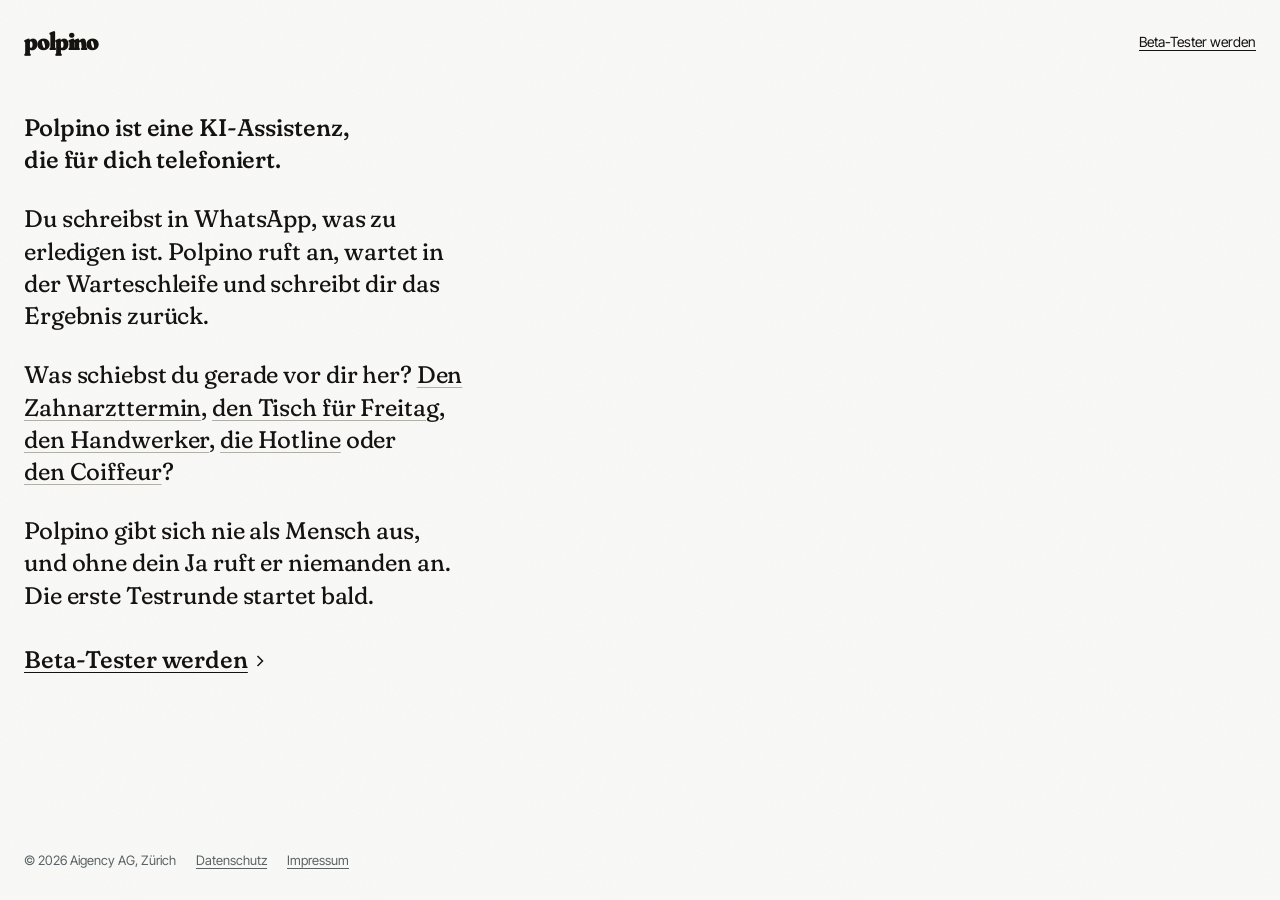
==== commit 40defaac: "polpino.ch: Startseite auf Root, Beta-Anmeldung per WhatsApp, Datenschutz neu - Startseite v3 jetzt " ====
--- a/index.html
+++ b/index.html
@@ -4,8 +4,8 @@
   <meta charset="utf-8">
   <meta name="robots" content="noindex, nofollow">
   <meta name="viewport" content="width=device-width, initial-scale=1">
-  <title>Polpino: die KI-Assistenz, die für dich telefoniert</title>
-  <meta name="description" content="Du schreibst per WhatsApp, Polpino telefoniert und meldet sich mit dem Ergebnis. Bewirb dich für die erste Testrunde: drei Wochen gratis, danach drei Monate geschenkt.">
+  <title>Polpino</title>
+  <meta name="description" content="Eine KI-Assistenz, die für dich telefoniert. Du schreibst in WhatsApp, Polpino ruft an.">
   <link rel="canonical" href="https://polpino.ch/">
   <meta name="theme-color" content="#FAFAF8">
   <link rel="icon" href="assets/img/favicon.svg" type="image/svg+xml">
@@ -14,327 +14,64 @@
   <meta property="og:type" content="website">
   <meta property="og:locale" content="de_CH">
   <meta property="og:site_name" content="Polpino">
-  <meta property="og:title" content="Polpino ruft für dich an.">
-  <meta property="og:description" content="Du schreibst per WhatsApp, Polpino telefoniert und meldet sich mit dem Ergebnis. Erste Testrunde in der Schweiz.">
+  <meta property="og:title" content="Polpino">
+  <meta property="og:description" content="Eine KI-Assistenz, die für dich telefoniert. Du schreibst in WhatsApp, Polpino ruft an.">
   <meta property="og:url" content="https://polpino.ch/">
-  <meta property="og:image" content="https://polpino.ch/assets/img/og-polpino.jpg">
+  <meta property="og:image" content="https://polpino.ch/assets/img/start/og-polpino-start.jpg">
   <meta property="og:image:width" content="1200">
   <meta property="og:image:height" content="630">
-  <meta property="og:image:alt" content="Polpino, eine lila Papierkrake, sitzt am Schreibtisch und hat einen Termin im Kalender eingetragen">
+  <meta property="og:image:alt" content="Polpino, eine lila Papierkrake mit Headset, über dem Schriftzug polpino">
   <meta name="twitter:card" content="summary_large_image">
-  <link rel="preload" href="assets/fonts/fraunces-latin-full-normal.woff2" as="font" type="font/woff2" crossorigin>
-  <link rel="preload" href="assets/fonts/inter-tight-latin-wght-normal.woff2" as="font" type="font/woff2" crossorigin>
-  <link rel="stylesheet" href="assets/polpino.css">
-  <script src="assets/polpino.js" defer></script>
+  <link rel="preload" href="assets/fonts/fraunces-soft-latin.woff2" as="font" type="font/woff2" crossorigin>
+  <link rel="stylesheet" href="start/start.css">
+  <script>if (!window.matchMedia('(prefers-reduced-motion: reduce)').matches) document.documentElement.className = 'start';</script>
+  <noscript><style>html.start .marke { transform: none; } html.start .figur .schleife { opacity: 1; }</style></noscript>
+  <script src="start/start.js" defer></script>
 </head>
 <body>
-  <svg class="symbole" aria-hidden="true" focusable="false">
-    <symbol id="polpino" viewBox="0 0 16 14">
-      <path class="f-tinte" d="M5 0h5v1H5zM3 1h2v1H3zM10 1h2v1h-2zM2 2h1v1H2zM12 2h1v1h-1zM13 3h1v1h-1zM13 4h2v1h-2zM13 5h2v1h-2zM13 6h2v1h-2zM13 7h2v1h-2zM6 8h8v1H6zM6 9h2v1H6z"/>
-      <path class="f-lila" d="M5 1h5v1H5zM3 2h9v1H3zM2 3h11v1H2zM1 4h3v1H1zM5 4h4v1H5zM10 4h3v1h-3zM1 5h3v1H1zM5 5h4v1H5zM10 5h3v1h-3zM1 6h3v1H1zM5 6h4v1H5zM10 6h3v1h-3zM1 7h12v1H1zM1 8h5v1H1zM2 9h4v1H2zM8 9h5v1H8zM3 10h9v1H3zM2 11h11v1H2zM0 12h3v1H0zM4 12h2v1H4zM8 12h2v1H8zM11 12h3v1h-3zM1 13h2v1H1zM4 13h2v1H4zM8 13h2v1H8zM11 13h2v1h-2zM4 4h1v1H4zM9 4h1v1H9zM4 6h1v1H4zM9 6h1v1H9z"/>
-      <path class="f-tief" d="M3 12h1v1H3zM6 12h2v1H6zM10 12h1v1h-1zM4 5h1v1H4zM9 5h1v1H9z"/>
-      <path class="f-tinte f-augen" d="M4 4h1v3H4zM9 4h1v3H9z"/>
-      <path class="f-lampe" d="M6 9h1v1H6z"/>
-    </symbol>
-    <symbol id="haken" viewBox="0 0 20 20"><path d="M4 10.5l4 4 8-9" fill="none" stroke="currentColor" stroke-width="2.4" stroke-linecap="square"/></symbol>
-    <symbol id="pfeil" viewBox="0 0 20 20"><path d="M4 10h11M11 5.5l4.5 4.5-4.5 4.5" fill="none" stroke="currentColor" stroke-width="2.2" stroke-linecap="square"/></symbol>
-  </svg>
-
   <a class="skip" href="#inhalt">Zum Inhalt</a>
 
   <header class="kopf">
-    <div class="wrap">
-      <a class="marke" href="./" aria-label="Polpino by aigency, Startseite">
-        <span class="marke-wort">polpino</span><span class="marke-by">by aigency</span>
-      </a>
-      <a class="knopf knopf-leise" href="#warteliste">Auf die Warteliste</a>
+    <div class="marke-zeile">
+      <div class="figur" aria-hidden="true">
+        <picture>
+          <source media="(prefers-reduced-motion: reduce)" srcset="assets/img/start/polpino-ruhe.webp">
+          <img class="schleife" src="assets/img/start/polpino-schleife.webp" width="50" height="50" alt="">
+        </picture>
+      </div>
+      <a class="marke" href="./" aria-label="Polpino, Startseite">polpino</a>
     </div>
+    <nav class="konto" aria-label="Beta">
+      <a href="beta.html">Beta-Tester werden</a>
+    </nav>
   </header>
 
   <main id="inhalt">
-    <section class="hero" id="hero" aria-labelledby="titel">
-      <div class="wrap hero-raster">
-        <div class="hero-text">
-          <h1 id="titel">Polpino ruft<br> für dich an.</h1>
-          <p class="lead">Du schreibst per WhatsApp, Polpino telefoniert und meldet sich mit dem Ergebnis.</p>
-          <p class="hero-angebot"><span class="lampe" aria-hidden="true"></span><span>Erste Testrunde in der Schweiz: drei Wochen gratis testen, danach drei Monate geschenkt.</span></p>
-          <a class="knopf" href="#warteliste">Auf die Warteliste</a>
+    <div class="saetze">
+      <h1>Polpino ist eine KI-Assistenz, die für dich telefoniert.</h1>
+      <p>Du schreibst in WhatsApp, was zu erledigen ist. Polpino ruft an, wartet in der Warteschleife und schreibt dir das Ergebnis zurück.</p>
+      <p>Was schiebst du gerade vor dir her? <a class="bsp" href="#chat" data-frage="Zahnarzt nächste Woche, gern vormittags." data-antwort="Dienstag 10:30 bei Dr. Weber. Steht im Kalender.">Den Zahnarzttermin</a>, <a class="bsp" href="#chat" data-frage="Freitag 19:30, Tisch für vier im Da Marco." data-antwort="Reserviert auf deinen Namen. Steht im Kalender.">den Tisch für Freitag</a>, <a class="bsp" href="#chat" data-frage="Der Sanitär soll wegen dem tropfenden Hahn vorbeikommen." data-antwort="Firma Keller kommt Donnerstag zwischen 8 und 10 Uhr.">den Handwerker</a>, <a class="bsp" href="#chat" data-frage="Frag beim Internetanbieter, wann der Techniker kommt." data-antwort="22 Minuten Warteschleife. Der Techniker kommt Montag zwischen 13 und 15 Uhr.">die Hotline</a> oder <a class="bsp" href="#chat" data-frage="Coiffeur von Mittwoch auf nächste Woche schieben." data-antwort="Verschoben auf Dienstag, 17:00. Der Kalender ist angepasst.">den Coiffeur</a>?</p>
+      <p>Polpino gibt sich nie als Mensch aus, und ohne dein Ja ruft er niemanden an. Die erste Testrunde startet bald.</p>
+      <a class="weiter" href="beta.html">Beta-Tester werden <svg aria-hidden="true" width="9" height="16" viewBox="0 0 9 16" fill="none" stroke="currentColor" stroke-width="1.5"><path d="M1.5 3l5 5-5 5"/></svg></a>
+    </div>
+
+    <div class="chat-platz" aria-live="polite">
+      <div class="chat" id="chat" hidden>
+        <div class="chat-kopf">
+          <span class="chat-bild"><img src="assets/img/favicon.svg" width="18" height="18" alt=""></span>
+          <span class="chat-name">Polpino <span>KI-Assistenz</span></span>
+          <span class="chat-marke">Beispiel</span>
         </div>
-        <div class="buero" id="buero" aria-hidden="true">
-          <img class="b-fenster" src="assets/origami/fenster.webp" width="900" height="785" alt="" fetchpriority="high">
-          <img class="b-pflanze" src="assets/origami/pflanze.webp" width="520" height="740" alt="">
-          <img class="b-tisch" src="assets/origami/tisch.webp" width="1260" height="647" alt="">
-          <div class="b-polpino"><svg class="pp pp-buero" viewBox="-150 -60 480 230" aria-hidden="true" focusable="false">
-<image class="req-laptop" href="assets/origami/laptop.webp" x="-118" y="84" width="96" height="72"/>
-<g class="req-kalender"><image href="assets/origami/kalender.webp" x="186" y="78" width="78" height="77"/></g>
-<ellipse class="pp-schatten" cx="75" cy="152" rx="66" ry="5"/>
-<g class="pp-figur">
-<g class="arm arm-tipp"><g class="k-lila"><path class="f-b" d="M0 110h10v10h-10zM-10 110h10v10h-10zM-20 110h10v10h-10zM-30 110h10v10h-10zM-40 110h10v10h-10z"/><path class="f-o" d="M0 110h10l-5 5zM-10 110h10l-5 5zM-20 110h10l-5 5zM-30 110h10l-5 5zM-40 110h10l-5 5z"/><path class="f-l" d="M0 110l5 5l-5 5zM-10 110l5 5l-5 5zM-20 110l5 5l-5 5zM-30 110l5 5l-5 5zM-40 110l5 5l-5 5z"/><path class="f-r" d="M10 110v10l-5 -5zM0 110v10l-5 -5zM-10 110v10l-5 -5zM-20 110v10l-5 -5zM-30 110v10l-5 -5z"/><path class="f-u" d="M0 120l5 -5l5 5zM-10 120l5 -5l5 5zM-20 120l5 -5l5 5zM-30 120l5 -5l5 5zM-40 120l5 -5l5 5z"/></g></g>
-<g class="arm arm-hoerer"><g class="k-lila"><path class="f-b" d="M-10 80h10v10h-10zM-20 80h10v10h-10zM-30 80h10v10h-10zM-40 80h10v10h-10z"/><path class="f-o" d="M-10 80h10l-5 5zM-20 80h10l-5 5zM-30 80h10l-5 5zM-40 80h10l-5 5z"/><path class="f-l" d="M-10 80l5 5l-5 5zM-20 80l5 5l-5 5zM-30 80l5 5l-5 5zM-40 80l5 5l-5 5z"/><path class="f-r" d="M0 80v10l-5 -5zM-10 80v10l-5 -5zM-20 80v10l-5 -5zM-30 80v10l-5 -5z"/><path class="f-u" d="M-10 90l5 -5l5 5zM-20 90l5 -5l5 5zM-30 90l5 -5l5 5zM-40 90l5 -5l5 5z"/></g><image class="arm-ding" href="assets/origami/hoerer.webp" x="-80" y="62" width="64" height="49"/></g>
-<g class="pp-koerper"><g class="k-lila"><path class="f-b" d="M50 10h10v10h-10zM60 10h10v10h-10zM70 10h10v10h-10zM80 10h10v10h-10zM90 10h10v10h-10zM30 20h10v10h-10zM40 20h10v10h-10zM50 20h10v10h-10zM60 20h10v10h-10zM70 20h10v10h-10zM80 20h10v10h-10zM90 20h10v10h-10zM100 20h10v10h-10zM110 20h10v10h-10zM20 30h10v10h-10zM30 30h10v10h-10zM40 30h10v10h-10zM50 30h10v10h-10zM60 30h10v10h-10zM70 30h10v10h-10zM80 30h10v10h-10zM90 30h10v10h-10zM100 30h10v10h-10zM110 30h10v10h-10zM120 30h10v10h-10zM10 40h10v10h-10zM20 40h10v10h-10zM30 40h10v10h-10zM50 40h10v10h-10zM60 40h10v10h-10zM70 40h10v10h-10zM80 40h10v10h-10zM100 40h10v10h-10zM110 40h10v10h-10zM120 40h10v10h-10zM10 50h10v10h-10zM20 50h10v10h-10zM30 50h10v10h-10zM50 50h10v10h-10zM60 50h10v10h-10zM70 50h10v10h-10zM80 50h10v10h-10zM100 50h10v10h-10zM110 50h10v10h-10zM120 50h10v10h-10zM10 60h10v10h-10zM20 60h10v10h-10zM30 60h10v10h-10zM50 60h10v10h-10zM60 60h10v10h-10zM70 60h10v10h-10zM80 60h10v10h-10zM100 60h10v10h-10zM110 60h10v10h-10zM120 60h10v10h-10zM10 70h10v10h-10zM20 70h10v10h-10zM30 70h10v10h-10zM40 70h10v10h-10zM50 70h10v10h-10zM60 70h10v10h-10zM70 70h10v10h-10zM80 70h10v10h-10zM90 70h10v10h-10zM100 70h10v10h-10zM110 70h10v10h-10zM120 70h10v10h-10zM10 80h10v10h-10zM20 80h10v10h-10zM30 80h10v10h-10zM40 80h10v10h-10zM50 80h10v10h-10zM20 90h10v10h-10zM30 90h10v10h-10zM40 90h10v10h-10zM50 90h10v10h-10zM80 90h10v10h-10zM90 90h10v10h-10zM100 90h10v10h-10zM110 90h10v10h-10zM120 90h10v10h-10zM30 100h10v10h-10zM40 100h10v10h-10zM50 100h10v10h-10zM60 100h10v10h-10zM70 100h10v10h-10zM80 100h10v10h-10zM90 100h10v10h-10zM100 100h10v10h-10zM110 100h10v10h-10zM20 110h10v10h-10zM30 110h10v10h-10zM40 110h10v10h-10zM50 110h10v10h-10zM60 110h10v10h-10zM70 110h10v10h-10zM80 110h10v10h-10zM90 110h10v10h-10zM100 110h10v10h-10zM110 110h10v10h-10zM120 110h10v10h-10z"/><path class="f-o" d="M50 10h10l-5 5zM60 10h10l-5 5zM70 10h10l-5 5zM80 10h10l-5 5zM90 10h10l-5 5zM30 20h10l-5 5zM40 20h10l-5 5zM50 20h10l-5 5zM60 20h10l-5 5zM70 20h10l-5 5zM80 20h10l-5 5zM90 20h10l-5 5zM100 20h10l-5 5zM110 20h10l-5 5zM20 30h10l-5 5zM30 30h10l-5 5zM40 30h10l-5 5zM50 30h10l-5 5zM60 30h10l-5 5zM70 30h10l-5 5zM80 30h10l-5 5zM90 30h10l-5 5zM100 30h10l-5 5zM110 30h10l-5 5zM120 30h10l-5 5zM10 40h10l-5 5zM20 40h10l-5 5zM30 40h10l-5 5zM50 40h10l-5 5zM60 40h10l-5 5zM70 40h10l-5 5zM80 40h10l-5 5zM100 40h10l-5 5zM110 40h10l-5 5zM120 40h10l-5 5zM10 50h10l-5 5zM20 50h10l-5 5zM30 50h10l-5 5zM50 50h10l-5 5zM60 50h10l-5 5zM70 50h10l-5 5zM80 50h10l-5 5zM100 50h10l-5 5zM110 50h10l-5 5zM120 50h10l-5 5zM10 60h10l-5 5zM20 60h10l-5 5zM30 60h10l-5 5zM50 60h10l-5 5zM60 60h10l-5 5zM70 60h10l-5 5zM80 60h10l-5 5zM100 60h10l-5 5zM110 60h10l-5 5zM120 60h10l-5 5zM10 70h10l-5 5zM20 70h10l-5 5zM30 70h10l-5 5zM40 70h10l-5 5zM50 70h10l-5 5zM60 70h10l-5 5zM70 70h10l-5 5zM80 70h10l-5 5zM90 70h10l-5 5zM100 70h10l-5 5zM110 70h10l-5 5zM120 70h10l-5 5zM10 80h10l-5 5zM20 80h10l-5 5zM30 80h10l-5 5zM40 80h10l-5 5zM50 80h10l-5 5zM20 90h10l-5 5zM30 90h10l-5 5zM40 90h10l-5 5zM50 90h10l-5 5zM80 90h10l-5 5zM90 90h10l-5 5zM100 90h10l-5 5zM110 90h10l-5 5zM120 90h10l-5 5zM30 100h10l-5 5zM40 100h10l-5 5zM50 100h10l-5 5zM60 100h10l-5 5zM70 100h10l-5 5zM80 100h10l-5 5zM90 100h10l-5 5zM100 100h10l-5 5zM110 100h10l-5 5zM20 110h10l-5 5zM30 110h10l-5 5zM40 110h10l-5 5zM50 110h10l-5 5zM60 110h10l-5 5zM70 110h10l-5 5zM80 110h10l-5 5zM90 110h10l-5 5zM100 110h10l-5 5zM110 110h10l-5 5zM120 110h10l-5 5z"/><path class="f-l" d="M50 10l5 5l-5 5zM60 10l5 5l-5 5zM70 10l5 5l-5 5zM80 10l5 5l-5 5zM90 10l5 5l-5 5zM30 20l5 5l-5 5zM40 20l5 5l-5 5zM50 20l5 5l-5 5zM60 20l5 5l-5 5zM70 20l5 5l-5 5zM80 20l5 5l-5 5zM90 20l5 5l-5 5zM100 20l5 5l-5 5zM110 20l5 5l-5 5zM20 30l5 5l-5 5zM30 30l5 5l-5 5zM40 30l5 5l-5 5zM50 30l5 5l-5 5zM60 30l5 5l-5 5zM70 30l5 5l-5 5zM80 30l5 5l-5 5zM90 30l5 5l-5 5zM100 30l5 5l-5 5zM110 30l5 5l-5 5zM120 30l5 5l-5 5zM10 40l5 5l-5 5zM20 40l5 5l-5 5zM30 40l5 5l-5 5zM50 40l5 5l-5 5zM60 40l5 5l-5 5zM70 40l5 5l-5 5zM80 40l5 5l-5 5zM100 40l5 5l-5 5zM110 40l5 5l-5 5zM120 40l5 5l-5 5zM10 50l5 5l-5 5zM20 50l5 5l-5 5zM30 50l5 5l-5 5zM50 50l5 5l-5 5zM60 50l5 5l-5 5zM70 50l5 5l-5 5zM80 50l5 5l-5 5zM100 50l5 5l-5 5zM110 50l5 5l-5 5zM120 50l5 5l-5 5zM10 60l5 5l-5 5zM20 60l5 5l-5 5zM30 60l5 5l-5 5zM50 60l5 5l-5 5zM60 60l5 5l-5 5zM70 60l5 5l-5 5zM80 60l5 5l-5 5zM100 60l5 5l-5 5zM110 60l5 5l-5 5zM120 60l5 5l-5 5zM10 70l5 5l-5 5zM20 70l5 5l-5 5zM30 70l5 5l-5 5zM40 70l5 5l-5 5zM50 70l5 5l-5 5zM60 70l5 5l-5 5zM70 70l5 5l-5 5zM80 70l5 5l-5 5zM90 70l5 5l-5 5zM100 70l5 5l-5 5zM110 70l5 5l-5 5zM120 70l5 5l-5 5zM10 80l5 5l-5 5zM20 80l5 5l-5 5zM30 80l5 5l-5 5zM40 80l5 5l-5 5zM50 80l5 5l-5 5zM20 90l5 5l-5 5zM30 90l5 5l-5 5zM40 90l5 5l-5 5zM50 90l5 5l-5 5zM80 90l5 5l-5 5zM90 90l5 5l-5 5zM100 90l5 5l-5 5zM110 90l5 5l-5 5zM120 90l5 5l-5 5zM30 100l5 5l-5 5zM40 100l5 5l-5 5zM50 100l5 5l-5 5zM60 100l5 5l-5 5zM70 100l5 5l-5 5zM80 100l5 5l-5 5zM90 100l5 5l-5 5zM100 100l5 5l-5 5zM110 100l5 5l-5 5zM20 110l5 5l-5 5zM30 110l5 5l-5 5zM40 110l5 5l-5 5zM50 110l5 5l-5 5zM60 110l5 5l-5 5zM70 110l5 5l-5 5zM80 110l5 5l-5 5zM90 110l5 5l-5 5zM100 110l5 5l-5 5zM110 110l5 5l-5 5zM120 110l5 5l-5 5z"/><path class="f-r" d="M60 10v10l-5 -5zM70 10v10l-5 -5zM80 10v10l-5 -5zM90 10v10l-5 -5zM100 10v10l-5 -5zM40 20v10l-5 -5zM50 20v10l-5 -5zM60 20v10l-5 -5zM70 20v10l-5 -5zM80 20v10l-5 -5zM90 20v10l-5 -5zM100 20v10l-5 -5zM110 20v10l-5 -5zM120 20v10l-5 -5zM30 30v10l-5 -5zM40 30v10l-5 -5zM50 30v10l-5 -5zM60 30v10l-5 -5zM70 30v10l-5 -5zM80 30v10l-5 -5zM90 30v10l-5 -5zM100 30v10l-5 -5zM110 30v10l-5 -5zM120 30v10l-5 -5zM130 30v10l-5 -5zM20 40v10l-5 -5zM30 40v10l-5 -5zM40 40v10l-5 -5zM60 40v10l-5 -5zM70 40v10l-5 -5zM80 40v10l-5 -5zM90 40v10l-5 -5zM110 40v10l-5 -5zM120 40v10l-5 -5zM130 40v10l-5 -5zM20 50v10l-5 -5zM30 50v10l-5 -5zM40 50v10l-5 -5zM60 50v10l-5 -5zM70 50v10l-5 -5zM80 50v10l-5 -5zM90 50v10l-5 -5zM110 50v10l-5 -5zM120 50v10l-5 -5zM130 50v10l-5 -5zM20 60v10l-5 -5zM30 60v10l-5 -5zM40 60v10l-5 -5zM60 60v10l-5 -5zM70 60v10l-5 -5zM80 60v10l-5 -5zM90 60v10l-5 -5zM110 60v10l-5 -5zM120 60v10l-5 -5zM130 60v10l-5 -5zM20 70v10l-5 -5zM30 70v10l-5 -5zM40 70v10l-5 -5zM50 70v10l-5 -5zM60 70v10l-5 -5zM70 70v10l-5 -5zM80 70v10l-5 -5zM90 70v10l-5 -5zM100 70v10l-5 -5zM110 70v10l-5 -5zM120 70v10l-5 -5zM130 70v10l-5 -5zM20 80v10l-5 -5zM30 80v10l-5 -5zM40 80v10l-5 -5zM50 80v10l-5 -5zM60 80v10l-5 -5zM30 90v10l-5 -5zM40 90v10l-5 -5zM50 90v10l-5 -5zM60 90v10l-5 -5zM90 90v10l-5 -5zM100 90v10l-5 -5zM110 90v10l-5 -5zM120 90v10l-5 -5zM130 90v10l-5 -5zM40 100v10l-5 -5zM50 100v10l-5 -5zM60 100v10l-5 -5zM70 100v10l-5 -5zM80 100v10l-5 -5zM90 100v10l-5 -5zM100 100v10l-5 -5zM110 100v10l-5 -5zM120 100v10l-5 -5zM30 110v10l-5 -5zM40 110v10l-5 -5zM50 110v10l-5 -5zM60 110v10l-5 -5zM70 110v10l-5 -5zM80 110v10l-5 -5zM90 110v10l-5 -5zM100 110v10l-5 -5zM110 110v10l-5 -5zM120 110v10l-5 -5zM130 110v10l-5 -5z"/><path class="f-u" d="M50 20l5 -5l5 5zM60 20l5 -5l5 5zM70 20l5 -5l5 5zM80 20l5 -5l5 5zM90 20l5 -5l5 5zM30 30l5 -5l5 5zM40 30l5 -5l5 5zM50 30l5 -5l5 5zM60 30l5 -5l5 5zM70 30l5 -5l5 5zM80 30l5 -5l5 5zM90 30l5 -5l5 5zM100 30l5 -5l5 5zM110 30l5 -5l5 5zM20 40l5 -5l5 5zM30 40l5 -5l5 5zM40 40l5 -5l5 5zM50 40l5 -5l5 5zM60 40l5 -5l5 5zM70 40l5 -5l5 5zM80 40l5 -5l5 5zM90 40l5 -5l5 5zM100 40l5 -5l5 5zM110 40l5 -5l5 5zM120 40l5 -5l5 5zM10 50l5 -5l5 5zM20 50l5 -5l5 5zM30 50l5 -5l5 5zM50 50l5 -5l5 5zM60 50l5 -5l5 5zM70 50l5 -5l5 5zM80 50l5 -5l5 5zM100 50l5 -5l5 5zM110 50l5 -5l5 5zM120 50l5 -5l5 5zM10 60l5 -5l5 5zM20 60l5 -5l5 5zM30 60l5 -5l5 5zM50 60l5 -5l5 5zM60 60l5 -5l5 5zM70 60l5 -5l5 5zM80 60l5 -5l5 5zM100 60l5 -5l5 5zM110 60l5 -5l5 5zM120 60l5 -5l5 5zM10 70l5 -5l5 5zM20 70l5 -5l5 5zM30 70l5 -5l5 5zM50 70l5 -5l5 5zM60 70l5 -5l5 5zM70 70l5 -5l5 5zM80 70l5 -5l5 5zM100 70l5 -5l5 5zM110 70l5 -5l5 5zM120 70l5 -5l5 5zM10 80l5 -5l5 5zM20 80l5 -5l5 5zM30 80l5 -5l5 5zM40 80l5 -5l5 5zM50 80l5 -5l5 5zM60 80l5 -5l5 5zM70 80l5 -5l5 5zM80 80l5 -5l5 5zM90 80l5 -5l5 5zM100 80l5 -5l5 5zM110 80l5 -5l5 5zM120 80l5 -5l5 5zM10 90l5 -5l5 5zM20 90l5 -5l5 5zM30 90l5 -5l5 5zM40 90l5 -5l5 5zM50 90l5 -5l5 5zM20 100l5 -5l5 5zM30 100l5 -5l5 5zM40 100l5 -5l5 5zM50 100l5 -5l5 5zM80 100l5 -5l5 5zM90 100l5 -5l5 5zM100 100l5 -5l5 5zM110 100l5 -5l5 5zM120 100l5 -5l5 5zM30 110l5 -5l5 5zM40 110l5 -5l5 5zM50 110l5 -5l5 5zM60 110l5 -5l5 5zM70 110l5 -5l5 5zM80 110l5 -5l5 5zM90 110l5 -5l5 5zM100 110l5 -5l5 5zM110 110l5 -5l5 5zM20 120l5 -5l5 5zM30 120l5 -5l5 5zM40 120l5 -5l5 5zM50 120l5 -5l5 5zM60 120l5 -5l5 5zM70 120l5 -5l5 5zM80 120l5 -5l5 5zM90 120l5 -5l5 5zM100 120l5 -5l5 5zM110 120l5 -5l5 5zM120 120l5 -5l5 5z"/></g><g class="k-tinte"><path class="f-b" d="M50 0h10v10h-10zM60 0h10v10h-10zM70 0h10v10h-10zM80 0h10v10h-10zM90 0h10v10h-10zM30 10h10v10h-10zM40 10h10v10h-10zM100 10h10v10h-10zM110 10h10v10h-10zM20 20h10v10h-10zM120 20h10v10h-10zM130 30h10v10h-10zM130 40h10v10h-10zM140 40h10v10h-10zM130 50h10v10h-10zM140 50h10v10h-10zM130 60h10v10h-10zM140 60h10v10h-10zM130 70h10v10h-10zM140 70h10v10h-10zM60 80h10v10h-10zM70 80h10v10h-10zM80 80h10v10h-10zM90 80h10v10h-10zM100 80h10v10h-10zM110 80h10v10h-10zM120 80h10v10h-10zM130 80h10v10h-10zM60 90h10v10h-10zM70 90h10v10h-10z"/><path class="f-o" d="M50 0h10l-5 5zM60 0h10l-5 5zM70 0h10l-5 5zM80 0h10l-5 5zM90 0h10l-5 5zM30 10h10l-5 5zM40 10h10l-5 5zM100 10h10l-5 5zM110 10h10l-5 5zM20 20h10l-5 5zM120 20h10l-5 5zM130 30h10l-5 5zM130 40h10l-5 5zM140 40h10l-5 5zM130 50h10l-5 5zM140 50h10l-5 5zM130 60h10l-5 5zM140 60h10l-5 5zM130 70h10l-5 5zM140 70h10l-5 5zM60 80h10l-5 5zM70 80h10l-5 5zM80 80h10l-5 5zM90 80h10l-5 5zM100 80h10l-5 5zM110 80h10l-5 5zM120 80h10l-5 5zM130 80h10l-5 5zM60 90h10l-5 5zM70 90h10l-5 5z"/><path class="f-l" d="M50 0l5 5l-5 5zM60 0l5 5l-5 5zM70 0l5 5l-5 5zM80 0l5 5l-5 5zM90 0l5 5l-5 5zM30 10l5 5l-5 5zM40 10l5 5l-5 5zM100 10l5 5l-5 5zM110 10l5 5l-5 5zM20 20l5 5l-5 5zM120 20l5 5l-5 5zM130 30l5 5l-5 5zM130 40l5 5l-5 5zM140 40l5 5l-5 5zM130 50l5 5l-5 5zM140 50l5 5l-5 5zM130 60l5 5l-5 5zM140 60l5 5l-5 5zM130 70l5 5l-5 5zM140 70l5 5l-5 5zM60 80l5 5l-5 5zM70 80l5 5l-5 5zM80 80l5 5l-5 5zM90 80l5 5l-5 5zM100 80l5 5l-5 5zM110 80l5 5l-5 5zM120 80l5 5l-5 5zM130 80l5 5l-5 5zM60 90l5 5l-5 5zM70 90l5 5l-5 5z"/><path class="f-r" d="M60 0v10l-5 -5zM70 0v10l-5 -5zM80 0v10l-5 -5zM90 0v10l-5 -5zM100 0v10l-5 -5zM40 10v10l-5 -5zM50 10v10l-5 -5zM110 10v10l-5 -5zM120 10v10l-5 -5zM30 20v10l-5 -5zM130 20v10l-5 -5zM140 30v10l-5 -5zM140 40v10l-5 -5zM150 40v10l-5 -5zM140 50v10l-5 -5zM150 50v10l-5 -5zM140 60v10l-5 -5zM150 60v10l-5 -5zM140 70v10l-5 -5zM150 70v10l-5 -5zM70 80v10l-5 -5zM80 80v10l-5 -5zM90 80v10l-5 -5zM100 80v10l-5 -5zM110 80v10l-5 -5zM120 80v10l-5 -5zM130 80v10l-5 -5zM140 80v10l-5 -5zM70 90v10l-5 -5zM80 90v10l-5 -5z"/><path class="f-u" d="M50 10l5 -5l5 5zM60 10l5 -5l5 5zM70 10l5 -5l5 5zM80 10l5 -5l5 5zM90 10l5 -5l5 5zM30 20l5 -5l5 5zM40 20l5 -5l5 5zM100 20l5 -5l5 5zM110 20l5 -5l5 5zM20 30l5 -5l5 5zM120 30l5 -5l5 5zM130 40l5 -5l5 5zM130 50l5 -5l5 5zM140 50l5 -5l5 5zM130 60l5 -5l5 5zM140 60l5 -5l5 5zM130 70l5 -5l5 5zM140 70l5 -5l5 5zM130 80l5 -5l5 5zM140 80l5 -5l5 5zM60 90l5 -5l5 5zM70 90l5 -5l5 5zM80 90l5 -5l5 5zM90 90l5 -5l5 5zM100 90l5 -5l5 5zM110 90l5 -5l5 5zM120 90l5 -5l5 5zM130 90l5 -5l5 5zM60 100l5 -5l5 5zM70 100l5 -5l5 5z"/></g><g class="pp-lider"><g class="k-lila"><path class="f-b" d="M40 40h10v10h-10zM40 60h10v10h-10zM90 40h10v10h-10zM90 60h10v10h-10z"/><path class="f-o" d="M40 40h10l-5 5zM40 60h10l-5 5zM90 40h10l-5 5zM90 60h10l-5 5z"/><path class="f-l" d="M40 40l5 5l-5 5zM40 60l5 5l-5 5zM90 40l5 5l-5 5zM90 60l5 5l-5 5z"/><path class="f-r" d="M50 40v10l-5 -5zM50 60v10l-5 -5zM100 40v10l-5 -5zM100 60v10l-5 -5z"/><path class="f-u" d="M40 50l5 -5l5 5zM40 70l5 -5l5 5zM90 50l5 -5l5 5zM90 70l5 -5l5 5z"/></g><g class="k-tief"><path class="f-b" d="M40 50h10v10h-10zM90 50h10v10h-10z"/><path class="f-o" d="M40 50h10l-5 5zM90 50h10l-5 5z"/><path class="f-l" d="M40 50l5 5l-5 5zM90 50l5 5l-5 5z"/><path class="f-r" d="M50 50v10l-5 -5zM100 50v10l-5 -5z"/><path class="f-u" d="M40 60l5 -5l5 5zM90 60l5 -5l5 5z"/></g></g><g class="pp-augen"><g class="k-tinte"><path class="f-b" d="M40 40h10v10h-10zM90 40h10v10h-10zM40 50h10v10h-10zM90 50h10v10h-10zM40 60h10v10h-10zM90 60h10v10h-10z"/><path class="f-o" d="M40 40h10l-5 5zM90 40h10l-5 5zM40 50h10l-5 5zM90 50h10l-5 5zM40 60h10l-5 5zM90 60h10l-5 5z"/><path class="f-l" d="M40 40l5 5l-5 5zM90 40l5 5l-5 5zM40 50l5 5l-5 5zM90 50l5 5l-5 5zM40 60l5 5l-5 5zM90 60l5 5l-5 5z"/><path class="f-r" d="M50 40v10l-5 -5zM100 40v10l-5 -5zM50 50v10l-5 -5zM100 50v10l-5 -5zM50 60v10l-5 -5zM100 60v10l-5 -5z"/><path class="f-u" d="M40 50l5 -5l5 5zM90 50l5 -5l5 5zM40 60l5 -5l5 5zM90 60l5 -5l5 5zM40 70l5 -5l5 5zM90 70l5 -5l5 5z"/></g></g><g class="pp-lampe"><g class="k-lampe"><path class="f-b" d="M60 90h10v10h-10z"/><path class="f-o" d="M60 90h10l-5 5z"/><path class="f-l" d="M60 90l5 5l-5 5z"/><path class="f-r" d="M70 90v10l-5 -5z"/><path class="f-u" d="M60 100l5 -5l5 5z"/></g></g></g>
-<g class="pp-tentakel pp-t1"><g class="k-lila"><path class="f-b" d="M0 120h10v10h-10zM10 120h10v10h-10zM20 120h10v10h-10zM10 130h10v10h-10zM20 130h10v10h-10z"/><path class="f-o" d="M0 120h10l-5 5zM10 120h10l-5 5zM20 120h10l-5 5zM10 130h10l-5 5zM20 130h10l-5 5z"/><path class="f-l" d="M0 120l5 5l-5 5zM10 120l5 5l-5 5zM20 120l5 5l-5 5zM10 130l5 5l-5 5zM20 130l5 5l-5 5z"/><path class="f-r" d="M10 120v10l-5 -5zM20 120v10l-5 -5zM30 120v10l-5 -5zM20 130v10l-5 -5zM30 130v10l-5 -5z"/><path class="f-u" d="M0 130l5 -5l5 5zM10 130l5 -5l5 5zM20 130l5 -5l5 5zM10 140l5 -5l5 5zM20 140l5 -5l5 5z"/></g><g class="k-tief"><path class="f-b" d="M30 120h10v10h-10z"/><path class="f-o" d="M30 120h10l-5 5z"/><path class="f-l" d="M30 120l5 5l-5 5z"/><path class="f-r" d="M40 120v10l-5 -5z"/><path class="f-u" d="M30 130l5 -5l5 5z"/></g></g><g class="pp-tentakel pp-t2"><g class="k-lila"><path class="f-b" d="M40 120h10v10h-10zM50 120h10v10h-10zM40 130h10v10h-10zM50 130h10v10h-10z"/><path class="f-o" d="M40 120h10l-5 5zM50 120h10l-5 5zM40 130h10l-5 5zM50 130h10l-5 5z"/><path class="f-l" d="M40 120l5 5l-5 5zM50 120l5 5l-5 5zM40 130l5 5l-5 5zM50 130l5 5l-5 5z"/><path class="f-r" d="M50 120v10l-5 -5zM60 120v10l-5 -5zM50 130v10l-5 -5zM60 130v10l-5 -5z"/><path class="f-u" d="M40 130l5 -5l5 5zM50 130l5 -5l5 5zM40 140l5 -5l5 5zM50 140l5 -5l5 5z"/></g><g class="k-tief"><path class="f-b" d="M60 120h10v10h-10zM70 120h10v10h-10z"/><path class="f-o" d="M60 120h10l-5 5zM70 120h10l-5 5z"/><path class="f-l" d="M60 120l5 5l-5 5zM70 120l5 5l-5 5z"/><path class="f-r" d="M70 120v10l-5 -5zM80 120v10l-5 -5z"/><path class="f-u" d="M60 130l5 -5l5 5zM70 130l5 -5l5 5z"/></g></g><g class="pp-tentakel pp-t3"><g class="k-lila"><path class="f-b" d="M80 120h10v10h-10zM90 120h10v10h-10zM80 130h10v10h-10zM90 130h10v10h-10z"/><path class="f-o" d="M80 120h10l-5 5zM90 120h10l-5 5zM80 130h10l-5 5zM90 130h10l-5 5z"/><path class="f-l" d="M80 120l5 5l-5 5zM90 120l5 5l-5 5zM80 130l5 5l-5 5zM90 130l5 5l-5 5z"/><path class="f-r" d="M90 120v10l-5 -5zM100 120v10l-5 -5zM90 130v10l-5 -5zM100 130v10l-5 -5z"/><path class="f-u" d="M80 130l5 -5l5 5zM90 130l5 -5l5 5zM80 140l5 -5l5 5zM90 140l5 -5l5 5z"/></g><g class="k-tief"><path class="f-b" d="M100 120h10v10h-10z"/><path class="f-o" d="M100 120h10l-5 5z"/><path class="f-l" d="M100 120l5 5l-5 5z"/><path class="f-r" d="M110 120v10l-5 -5z"/><path class="f-u" d="M100 130l5 -5l5 5z"/></g></g><g class="pp-tentakel pp-t4"><g class="pp-winken"><g class="k-lila"><path class="f-b" d="M110 120h10v10h-10zM120 120h10v10h-10zM130 120h10v10h-10zM110 130h10v10h-10zM120 130h10v10h-10z"/><path class="f-o" d="M110 120h10l-5 5zM120 120h10l-5 5zM130 120h10l-5 5zM110 130h10l-5 5zM120 130h10l-5 5z"/><path class="f-l" d="M110 120l5 5l-5 5zM120 120l5 5l-5 5zM130 120l5 5l-5 5zM110 130l5 5l-5 5zM120 130l5 5l-5 5z"/><path class="f-r" d="M120 120v10l-5 -5zM130 120v10l-5 -5zM140 120v10l-5 -5zM120 130v10l-5 -5zM130 130v10l-5 -5z"/><path class="f-u" d="M110 130l5 -5l5 5zM120 130l5 -5l5 5zM130 130l5 -5l5 5zM110 140l5 -5l5 5zM120 140l5 -5l5 5z"/></g></g></g>
-<g class="arm arm-stempel"><g class="k-lila"><path class="f-b" d="M140 100h10v10h-10zM150 100h10v10h-10zM160 100h10v10h-10zM170 100h10v10h-10zM180 100h10v10h-10zM190 100h10v10h-10zM200 100h10v10h-10z"/><path class="f-o" d="M140 100h10l-5 5zM150 100h10l-5 5zM160 100h10l-5 5zM170 100h10l-5 5zM180 100h10l-5 5zM190 100h10l-5 5zM200 100h10l-5 5z"/><path class="f-l" d="M140 100l5 5l-5 5zM150 100l5 5l-5 5zM160 100l5 5l-5 5zM170 100l5 5l-5 5zM180 100l5 5l-5 5zM190 100l5 5l-5 5zM200 100l5 5l-5 5z"/><path class="f-r" d="M150 100v10l-5 -5zM160 100v10l-5 -5zM170 100v10l-5 -5zM180 100v10l-5 -5zM190 100v10l-5 -5zM200 100v10l-5 -5zM210 100v10l-5 -5z"/><path class="f-u" d="M140 110l5 -5l5 5zM150 110l5 -5l5 5zM160 110l5 -5l5 5zM170 110l5 -5l5 5zM180 110l5 -5l5 5zM190 110l5 -5l5 5zM200 110l5 -5l5 5z"/></g><image class="arm-ding" href="assets/origami/stempel.webp" x="194" y="104" width="36" height="49"/></g>
-</g>
-</svg></div>
-          <div class="buero-blase" id="buero-blase">
-            <span class="buero-wer"><span class="lampe"></span><span id="buero-wer">Ruft an: Praxis Dr. Weber</span></span>
-            <span class="buero-sagt" id="buero-sagt">«Hätten Sie nächste Woche am Vormittag Zeit?»</span>
-          </div>
-        </div>
+        <p class="blase blase-du" id="chat-frage"></p>
+        <p class="blase blase-polpino" id="chat-antwort"></p>
       </div>
-    </section>
-
-    <section class="bogen bogen-flaeche" aria-labelledby="so-gehts">
-      <span class="kante" aria-hidden="true"></span>
-      <div class="wrap">
-        <div class="ablauf">
-          <div class="entfalten">
-            <div class="abschnitt-kopf">
-              <h2 id="so-gehts">Ein Kontakt in WhatsApp, <span class="zweit">der für dich telefoniert.</span></h2>
-            </div>
-            <ol class="schritte">
-              <li><span class="faltzahl" aria-hidden="true">1</span><div><h3>Schreib, was zu tun ist</h3><p>Als Text, Sprachnachricht oder Foto.</p></div></li>
-              <li><span class="faltzahl" aria-hidden="true">2</span><div><h3>Polpino ruft an</h3><p>Er stellt sich als KI vor und wartet für dich in der Schleife.</p></div></li>
-              <li><span class="faltzahl" aria-hidden="true">3</span><div><h3>Du bekommst das Ergebnis</h3><p>Als Nachricht. Termine auf Wunsch im Kalender.</p></div></li>
-            </ol>
-          </div>
-
-          <figure class="chat-figur">
-            <img class="schwebt schwebt-handy" data-tiefe="-0.12" src="assets/origami/handy.webp" width="360" height="572" alt="" aria-hidden="true">
-            <img class="schwebt schwebt-umschlag" data-tiefe="0.18" src="assets/origami/umschlag.webp" width="480" height="341" alt="" aria-hidden="true">
-            <div class="chat papier-karte" id="chat" role="group" aria-label="Beispiel eines Chats mit Polpino">
-              <div class="chat-kopf">
-                <svg class="figur" id="chat-figur" viewBox="0 0 16 14" width="32" height="28" aria-hidden="true" focusable="false"><use href="#polpino"/></svg>
-                <div>
-                  <p class="chat-name">Polpino</p>
-                  <p class="chat-status" id="chat-status">KI-Assistenz</p>
-                </div>
-              </div>
-              <p class="blase blase-du" data-schritt="1">Kannst du mir bei Dr. Weber einen Termin holen? Nächste Woche, am Vormittag.<time>09:12</time></p>
-              <p class="tippt" data-schritt="2" hidden aria-hidden="true"><i></i><i></i><i></i></p>
-              <p class="blase blase-polpino" data-schritt="3">Mach ich, ich ruf gleich an.<time>09:12</time></p>
-              <p class="chat-anruf" data-schritt="4"><span class="lampe" aria-hidden="true"></span>Polpino telefoniert <span class="welle" aria-hidden="true"><i></i><i></i><i></i><i></i></span> <span class="dauer">1:47</span></p>
-              <p class="blase blase-polpino" data-schritt="5">Dienstag 10:30 bei Dr. Weber. Steht im Kalender.<time>09:19</time></p>
-              <p class="kalender" data-schritt="6"><svg aria-hidden="true" focusable="false"><use href="#haken"/></svg>Di 10:30, Dr. Weber</p>
-            </div>
-            <figcaption class="chat-fuss">
-              <span class="klein leise">Beispiel. So schreibt Polpino: kurz, Ergebnis zuerst.</span>
-              <button class="knopf knopf-leise knopf-klein chat-nochmal" type="button" hidden>Nochmal abspielen</button>
-            </figcaption>
-          </figure>
-        </div>
-      </div>
-    </section>
-
-    
-
-    
-
-    <section class="bogen" id="testrunde" aria-labelledby="testrunde-titel">
-      <span class="kante" aria-hidden="true"></span>
-      <div class="wrap">
-        <div class="abschnitt-kopf entfalten">
-          <h2 id="testrunde-titel">Die Testrunde auf einen Blick.</h2>
-          <p class="lead">Drei Wochen, echte Anrufe, kostenlos. Polpino ist ein Prototyp und macht noch Fehler. Genau die suchen wir.</p>
-        </div>
-        <div class="deal" id="deal">
-          <div class="deal-seite deal-geben falt-karte">
-            <p class="deal-kicker">Unser Teil</p>
-            <h3>Das bekommst du</h3>
-            <ul class="gaben">
-                <li class="gabe"><img src="assets/origami/geschenk.webp" alt="" aria-hidden="true" loading="lazy"><div><h4>Gratis testen</h4><p>Polpino und alle Anrufe, solange die Testrunde läuft.</p></div></li>
-                <li class="gabe"><img src="assets/origami/ticket.webp" alt="" aria-hidden="true" loading="lazy"><div><h4>Drei Monate geschenkt</h4><p>Als Dankeschön, wenn Polpino startet.</p></div></li>
-                <li class="gabe"><img src="assets/origami/rettungsring.webp" alt="" aria-hidden="true" loading="lazy"><div><h4>Ein Sicherheitsnetz</h4><p>Bei jedem Anruf schaut ein Mensch aus unserem Team mit.</p></div></li>
-                <li class="gabe"><img src="assets/origami/dosentelefon.webp" alt="" aria-hidden="true" loading="lazy"><div><h4>Du redest mit</h4><p>Deine Rückmeldung fliesst direkt in die nächste Version.</p></div></li>
-            </ul>
-          </div>
-          <div class="deal-seite deal-voraus falt-karte">
-            <p class="deal-kicker">Dein Teil</p>
-            <h3>Das erwarten wir</h3>
-            <p class="deal-hinweis">Passt das zu dir? Hak ab, was stimmt.</p>
-            <ul class="bedingungen">
-              <li><label class="bedingung"><input type="checkbox" name="passt-0"><img src="assets/origami/haus.webp" alt="" aria-hidden="true" loading="lazy"><span class="bedingung-text"><strong>Echte Aufträge</strong><span>Rund zwei pro Woche, aus deinem eigenen Alltag.</span></span><span class="stempel" aria-hidden="true">Passt</span></label></li>
-              <li><label class="bedingung"><input type="checkbox" name="passt-1"><img src="assets/origami/sprechblase.webp" alt="" aria-hidden="true" loading="lazy"><span class="bedingung-text"><strong>Ehrliches Feedback</strong><span>Freitags zwei kurze Fragen, gerade wenn etwas schiefging.</span></span><span class="stempel" aria-hidden="true">Passt</span></label></li>
-              <li><label class="bedingung"><input type="checkbox" name="passt-2"><img src="assets/origami/sanduhr.webp" alt="" aria-hidden="true" loading="lazy"><span class="bedingung-text"><strong>Unter einer Stunde</strong><span>Plus zwei kurze Gespräche, verteilt auf drei Wochen.</span></span><span class="stempel" aria-hidden="true">Passt</span></label></li>
-              <li><label class="bedingung"><input type="checkbox" name="passt-3"><img src="assets/origami/stopphand.webp" alt="" aria-hidden="true" loading="lazy"><span class="bedingung-text"><strong>Keine Notfälle</strong><span>Die 144 oder 112 wählst du immer selbst.</span></span><span class="stempel" aria-hidden="true">Passt</span></label></li>
-            </ul>
-            <p class="deal-ergebnis" role="status"><span class="deal-offen">Noch nicht alles abgehakt. Kein Problem, schau dir die Punkte in Ruhe an.</span><span class="deal-passt">Alles paletti. Dann bist du hier richtig. <a href="#warteliste">Zur Warteliste</a></span></p>
-          </div>
-          <div class="deal-seite deal-teilen falt-karte">
-            <p class="deal-kicker">Deine Daten</p>
-            <h3>Das teilst du mit uns</h3>
-            <ul class="teilen">
-                <li><img src="assets/origami/handy.webp" alt="" aria-hidden="true" loading="lazy"><div><h4>Deine Aufträge</h4><p>Was du Polpino in WhatsApp schreibst.</p></div></li>
-                <li><img src="assets/origami/person.webp" alt="" aria-hidden="true" loading="lazy"><div><h4>Angaben pro Anruf</h4><p>Zum Beispiel Name und Wunschtermin, nur mit deiner Freigabe.</p></div></li>
-                <li><img src="assets/origami/dokument.webp" alt="" aria-hidden="true" loading="lazy"><div><h4>Protokolle als Text</h4><p>Keine Tonaufnahme. Gelöscht nach 30 Tagen.</p></div></li>
-                <li class="teilen-nie"><img src="assets/origami/tresor.webp" alt="" aria-hidden="true" loading="lazy"><div><h4>Nie</h4><p>IBAN, Kartennummern, Passwörter, PIN, TAN, Ausweis- und AHV-Nummer.</p></div></li>
-            </ul>
-          </div>
-        </div>
-
-        <h3 class="zeitplan-titel">Der Zeitplan</h3>
-        <div class="leporello-rahmen" id="zeitplan">
-          <div class="leporello-laeufer" aria-hidden="true"><div><svg class="figur" viewBox="0 0 16 14" width="32" height="28" focusable="false"><use href="#polpino"/></svg></div></div>
-          <ol class="leporello">
-            <li><span class="wann">Jetzt</span><h3>Warteliste</h3><p class="klein">Wir melden uns, sobald es losgeht.</p></li>
-            <li><span class="wann">Vor dem Start</span><h3>Kennenlernen</h3><p class="klein">15 Minuten per Video. Wir richten Polpino mit dir ein.</p></li>
-            <li><span class="wann">Woche 1 bis 3</span><h3>Polpino im Alltag</h3><p class="klein">Rund zwei Aufträge pro Woche. Freitags zwei kurze Fragen.</p></li>
-            <li><span class="wann">Halbzeit</span><h3>Kurzes Gespräch</h3><p class="klein">15 Minuten: Was klappt, was nervt?</p></li>
-            <li><span class="wann">Ende</span><h3>Abschluss</h3><p class="klein">Fünf Minuten Umfrage. Danach entscheidest du, ob du bleibst.</p></li>
-          </ol>
-        </div>
-      </div>
-    </section>
-
-    <section class="bogen bogen-flaeche" aria-labelledby="ehrlich">
-      <span class="kante" aria-hidden="true"></span>
-      <div class="wrap">
-        <div class="ehrlich">
-          <div class="ehrlich-text entfalten">
-            <h2 id="ehrlich">Ehrlich vom ersten Satz an.</h2>
-            <figure class="zitat-figur">
-              <div class="zitat-hoerer" aria-hidden="true">
-                <svg class="klingel" viewBox="0 0 200 120" focusable="false"><path class="klingel-1" d="M28 30q-14 30 0 60M172 30q14 30 0 60"/><path class="klingel-2" d="M12 18q-22 42 0 84M188 18q22 42 0 84"/></svg>
-                <img class="hoerer" src="assets/origami/hoerer.webp" width="560" height="425" alt="" loading="lazy">
-              </div>
-              <div>
-                <blockquote class="zitat" id="zitat">
-                  <p><span class="gf">«</span>Pronto, hier ist Polpino, die KI&#8209;Assistenz von Lea&nbsp;Meier.<span class="gf">»</span></p>
-                </blockquote>
-                <figcaption class="zitat-quelle klein leise"><span class="lampe" aria-hidden="true"></span>So beginnt jeder Anruf.</figcaption>
-              </div>
-            </figure>
-          </div>
-          <ul class="versprechen">
-            <li class="falt-karte"><img src="assets/origami/megafon.webp" alt="" aria-hidden="true" loading="lazy"><div><h3>Klar als KI</h3><p>Polpino gibt sich nie als Mensch aus.</p></div></li>
-            <li class="falt-karte"><img src="assets/origami/trichter.webp" alt="" aria-hidden="true" loading="lazy"><div><h3>Nur, was du freigibst</h3><p>Am Telefon nennt er nur, was du für diesen Anruf erlaubst.</p></div></li>
-            <li class="falt-karte"><img src="assets/origami/schluessel.webp" alt="" aria-hidden="true" loading="lazy"><div><h3>Kein Geld, keine Verträge</h3><p>Bezahlen und Preise entscheidest du.</p></div></li>
-            <li class="falt-karte"><img src="assets/origami/schredder.webp" alt="" aria-hidden="true" loading="lazy"><div><h3>Nach 30 Tagen gelöscht</h3><p>Danach bleiben nur Zahlen ohne Namen.</p></div></li>
-          </ul>
-        </div>
-      </div>
-    </section>
-
-    
-
-    <section class="bogen" id="warteliste" aria-labelledby="anmelden">
-      <span class="kante" aria-hidden="true"></span>
-      <div class="wrap">
-        <div class="anmeldung">
-          <div class="entfalten">
-            <div class="abschnitt-kopf">
-              <h2 id="anmelden">Sei bei der ersten Testrunde dabei.</h2>
-              <p class="lead">Die Plätze sind begrenzt. Wir starten in der Schweiz, Deutschland folgt.</p>
-            </div>
-            <div class="anmeldung-figur" aria-hidden="true"><svg class="figur" viewBox="0 0 16 14" width="96" height="84" focusable="false"><use href="#polpino"/></svg></div>
-          </div>
-
-          <div class="formular-buehne">
-            <img class="abflug" id="abflug" src="assets/origami/flieger.webp" width="520" height="255" alt="" aria-hidden="true">
-            <form class="formular papier-karte" id="formular" action="https://BREVO_FORM_URL" method="post">
-              <div class="feld">
-                <label for="email">E-Mail</label>
-                <input id="email" name="EMAIL" type="email" autocomplete="email" inputmode="email" required aria-describedby="email-fehler" placeholder="name@beispiel.ch">
-                <p class="fehlertext" id="email-fehler" aria-live="polite"></p>
-              </div>
-              <fieldset class="feld">
-                <legend>Wohnort</legend>
-                <div class="wahl">
-                  <label><input type="radio" name="LAND" value="Schweiz"><span>Schweiz</span></label>
-                  <label><input type="radio" name="LAND" value="Deutschland"><span>Deutschland</span></label>
-                  <label><input type="radio" name="LAND" value="anderes Land"><span>anderswo</span></label>
-                </div>
-              </fieldset>
-              <div class="feld">
-                <label for="anruf">Welchen Anruf schiebst du vor dir her? <span class="optional">(optional)</span></label>
-                <textarea id="anruf" name="ANRUF" maxlength="280" rows="3" aria-describedby="anruf-hilfe"></textarea>
-                <p class="hilfe" id="anruf-hilfe">Bitte keine Gesundheitsangaben.</p>
-              </div>
-              <div class="feld">
-                <label class="einwilligung" for="einwilligung">
-                  <input id="einwilligung" name="OPT_IN" type="checkbox" value="1" required aria-describedby="einwilligung-fehler">
-                  <span>Ja, schreibt mir per E-Mail zur Testrunde und zum Start von Polpino. Abmelden jederzeit. <a href="datenschutz.html">Datenschutz</a></span>
-                </label>
-                <p class="fehlertext" id="einwilligung-fehler" aria-live="polite"></p>
-              </div>
-              <div class="honig" aria-hidden="true">
-                <input id="email_address_check" name="email_address_check" type="text" tabindex="-1" autocomplete="off" value="" aria-label="leer lassen">
-              </div>
-              <input type="hidden" name="locale" value="de">
-              <button class="knopf" type="submit">Auf die Warteliste</button>
-              <p class="klein leise">Danach bestätigst du per E-Mail.</p>
-            </form>
-
-            <div class="meldung meldung-gut papier-karte" id="meldung-gut" tabindex="-1" hidden>
-              <img class="meldung-funken" src="assets/origami/funken.webp" width="360" height="308" alt="" aria-hidden="true">
-              <h3>Fast geschafft.</h3>
-              <p>Bitte öffne die E-Mail von uns und bestätige deine Adresse. Keine E-Mail da? Schau im Spam-Ordner nach.</p>
-              <p class="klein leise" id="meldung-vorschau" hidden>Vorschau: Das Formular ist noch nicht mit Brevo verbunden, es wurde nichts gesendet.</p>
-            </div>
-            <div class="meldung meldung-fehler" id="meldung-fehler" role="alert" hidden>
-              <p><strong>Das hat nicht geklappt.</strong> Versuch es bitte nochmal oder schreib an <a href="mailto:hallo@polpino.ch">hallo@polpino.ch</a>.</p>
-            </div>
-          </div>
-        </div>
-      </div>
-    </section>
-
-    <section class="bogen bogen-flaeche" aria-labelledby="fragen">
-      <span class="kante" aria-hidden="true"></span>
-      <div class="wrap fragen-raster">
-        <div class="abschnitt-kopf">
-          <h2 id="fragen">Fragen</h2>
-          <img class="fragen-espresso" src="assets/origami/espresso2.webp" width="420" height="598" alt="" aria-hidden="true" loading="lazy">
-        </div>
-        <div class="fragen">
-          <details>
-            <summary>Brauche ich eine App?</summary>
-            <p>Nein. Polpino ist ein Kontakt in WhatsApp. Du schreibst ihm, wie du einem Menschen schreiben würdest.</p>
-          </details>
-          <details>
-            <summary>Wann geht es los?</summary>
-            <p>Zuerst testet Polpino zwei Wochen lang bei uns selbst. Danach laden wir die ersten Leute von der Warteliste ein. Ein festes Datum gibt es noch nicht, wir melden uns per E-Mail.</p>
-          </details>
-          <details>
-            <summary>Was, wenn Polpino einen Fehler macht?</summary>
-            <p>Dafür ist die Testrunde da. Bei jedem Anruf schaut ein Mensch aus unserem Team mit. Geht trotzdem etwas schief, klären wir es mit dir.</p>
-          </details>
-          <details>
-            <summary>Was kostet Polpino?</summary>
-            <p>In der Testrunde nichts. Als Dankeschön bekommst du nach dem Start drei Monate geschenkt. Den Preis danach legen wir mit dem fest, was wir in der Testrunde lernen, und du entscheidest selbst, ob du weitermachst.</p>
-          </details>
-          <details>
-            <summary>Spricht Polpino Schweizerdeutsch?</summary>
-            <p>Am Telefon spricht Polpino Hochdeutsch. Wie gut er Mundart versteht, testen wir gerade. Wichtige Angaben wie Uhrzeit und Datum wiederholt er zur Sicherheit.</p>
-          </details>
-          <details>
-            <summary>Wie wertet ihr die Testrunde aus?</summary>
-            <p>Jeder Auftrag bekommt eine Fallakte mit Chat, Gesprächsprotokoll als Text und Ergebnis. Ein Prüfprogramm checkt jede Regel, etwa ob die KI-Ansage kam, eine Prüf-KI bewertet die Gespräche, und Stichproben lesen wir selbst. Nach 30 Tagen löschen wir die Protokolle.</p>
-          </details>
-          <details>
-            <summary>Was passiert mit meinen Daten?</summary>
-            <p>Für die Warteliste speichern wir nur, was du hier einträgst, beim Versanddienst Brevo mit Servern in der EU. Abmelden geht mit einem Klick. Alles Weitere steht in der <a href="datenschutz.html">Datenschutzerklärung</a>.</p>
-          </details>
-        </div>
-      </div>
-    </section>
+    </div>
   </main>
 
   <footer class="fuss">
-    <div class="fuss-boden" aria-hidden="true"><div class="huegel-band huegel-vorne"><img src="assets/origami/huegel-vorne.webp" width="2688" height="129" alt="" loading="lazy"><img src="assets/origami/huegel-vorne.webp" width="2688" height="129" alt="" loading="lazy"></div></div>
-    <div class="fuss-papier">
-      <div class="wrap">
-        <a class="marke" href="./" aria-label="Polpino by aigency, Startseite">
-          <span class="marke-wort">polpino</span><span class="marke-by">by aigency</span>
-        </a>
-        <p class="fuss-zeile">Ein Angebot der Aigency AG, Seestrasse 25, 8002 Zürich.</p>
-        <p class="fuss-zeile">
-          <a href="impressum.html">Impressum</a>
-          <a href="datenschutz.html">Datenschutz</a>
-          <a href="mailto:hallo@polpino.ch">hallo@polpino.ch</a>
-        </p>
-      </div>
-    </div>
+    <span>© 2026 Aigency AG, Zürich</span>
+    <a href="datenschutz.html">Datenschutz</a>
+    <a href="impressum.html">Impressum</a>
   </footer>
 </body>
 </html>
--- a/start/start.css
+++ b/start/start.css
@@ -0,0 +1,352 @@
+/* Hallmark · checked: 2026-11-23 · genre: editorial (inferred) · copy: verbatim
+ * floor: 0 FAIL · fixed: 5 (7a, 10a, 34, 44d, 48) · structural: 3 printed (44c, 77, 79)
+ * built: the project · redesign: polish · v2.0.0 */
+/* Polpino Startseite, leise Fassung (Entwurf 23.11.2026). System: CD-Manual Polpino, Abschnitt «Lautstärke». */
+@font-face {
+  font-family: "Fraunces Soft";
+  font-style: normal;
+  font-weight: 400 900;
+  font-display: swap;
+  src: url("../assets/fonts/fraunces-soft-latin.woff2") format("woff2-variations");
+}
+@font-face {
+  font-family: "Inter Tight";
+  font-style: normal;
+  font-weight: 100 900;
+  font-display: swap;
+  src: url("../assets/fonts/inter-tight-latin-wght-normal.woff2") format("woff2-variations");
+}
+
+:root {
+  --papier: #FAFAF8;
+  --flaeche: #F2F1ED;
+  --linie: #E3E1DB;
+  --strich: #B4B1A9;
+  --rand: #878A89;
+  --tinte: #151310;
+  --tinte-leise: #5B6366;
+  --rauchblau: #3D5A6D;
+  --rauchblau-hell: #E3EAEE;
+  --feld: #FFFEFB;
+  --serif: "Fraunces Soft", Georgia, serif;
+  --sans: "Inter Tight", system-ui, sans-serif;
+  --satz: 19px;
+}
+@media (min-width: 720px) { :root { --satz: 21px; } }
+@media (min-width: 1100px) { :root { --satz: 24px; } }
+
+*, *::before, *::after { box-sizing: border-box; }
+
+html {
+  overflow-x: clip;
+  background-color: var(--papier);
+  -webkit-text-size-adjust: 100%;
+}
+body {
+  min-height: 100vh;
+  min-height: 100dvh;
+  margin: 0;
+  /* Inhalt ab 1488 px Breite mittig, damit er auf grossen Schirmen nicht am Rand klebt */
+  padding: 20px max(24px, calc(50vw - 720px)) 16px;
+  overflow-x: clip;
+  display: flex;
+  flex-direction: column;
+  color: var(--tinte);
+  background-color: var(--papier);
+  font-family: var(--sans);
+  font-size: 17px;
+  line-height: 1.5;
+  font-kerning: normal;
+}
+/* Papierfaser */
+body::before {
+  content: "";
+  position: fixed;
+  inset: 0;
+  z-index: 5;
+  pointer-events: none;
+  opacity: 0.35;
+  mix-blend-mode: multiply;
+  background-image: url("data:image/svg+xml,%3Csvg xmlns='http://www.w3.org/2000/svg' width='240' height='240'%3E%3Cfilter id='f'%3E%3CfeTurbulence type='fractalNoise' baseFrequency='.9' numOctaves='3' stitchTiles='stitch'/%3E%3CfeColorMatrix values='0 0 0 0 .5 0 0 0 0 .49 0 0 0 0 .47 0 0 0 .22 0'/%3E%3C/filter%3E%3Crect width='240' height='240' filter='url(%23f)'/%3E%3C/svg%3E");
+}
+
+a { color: var(--tinte); text-decoration-thickness: 1px; text-underline-offset: 0.18em; }
+a:hover { color: var(--rauchblau); }
+a:active { color: var(--tinte-leise); }
+:focus-visible { outline: 3px solid var(--rauchblau); outline-offset: 3px; border-radius: 4px; }
+
+.skip {
+  position: absolute;
+  left: 16px;
+  top: -60px;
+  z-index: 10;
+  padding: 8px 16px;
+  border-radius: 4px;
+  background: var(--tinte);
+  color: var(--papier);
+}
+.skip:focus { top: 16px; }
+.skip:hover { color: var(--papier); }
+
+/* ---------- Kopf ---------- */
+.kopf {
+  display: flex;
+  justify-content: space-between;
+  align-items: center;
+  gap: 16px;
+}
+.marke-zeile {
+  display: flex;
+  align-items: center;
+  min-height: 44px;
+}
+.marke {
+  display: block;
+  padding: 8px 0;
+  color: var(--tinte);
+  font-family: var(--serif);
+  font-weight: 900;
+  font-variation-settings: "opsz" 144;
+  font-size: 25px;
+  line-height: 1.1;
+  letter-spacing: -0.045em;
+  text-decoration: none;
+}
+.marke:hover { color: var(--tinte); }
+
+/* Polpino: so hoch wie der Schriftzug, mittig dazu. Das Bild ist 50 px gross, der Koerper darin rund 30 px. */
+.figur {
+  position: relative;
+  flex: none;
+  width: 46px;
+  height: 34px;
+  pointer-events: none;
+}
+.figur img {
+  position: absolute;
+  right: 2px;
+  top: -8px;
+  width: 50px;
+  height: 50px;
+  max-width: none;
+  mix-blend-mode: multiply;
+}
+.figur .auftritt { opacity: 0; }
+/* Auftritt: wartet, laeuft herein, schiebt die Wortmarke, dann uebernimmt die Schleife.
+   Der Platz der Figur ist von Anfang an da; Wortmarke und Auftrittsbild stehen um ihn versetzt und gleiten zurueck. */
+html.start .marke,
+html.start .figur .auftritt { transform: translateX(-46px); }
+html.start .figur .schleife { opacity: 0; }
+html.start.lauf .figur .auftritt { opacity: 1; }
+html.start.geschoben .marke,
+html.start.geschoben .figur .auftritt { transform: none; transition: transform 1.6s cubic-bezier(0.4, 0, 0.3, 1); }
+
+.konto {
+  display: flex;
+  gap: 24px;
+  font-size: 14px;
+  line-height: 20px;
+}
+.konto a { display: inline-block; padding: 12px 0; text-underline-offset: 3px; }
+@media (max-width: 520px) { .konto .nur-breit { display: none; } }
+
+/* ---------- Inhalt ---------- */
+main {
+  flex-grow: 1;
+  margin-top: 48px;
+  display: flex;
+  flex-wrap: wrap;
+  align-items: flex-end;
+  align-content: flex-start;
+  gap: 40px 96px;
+}
+.saetze {
+  flex: 0 1 440px;
+  min-width: 0;
+  display: flex;
+  flex-direction: column;
+  gap: 1.1em;
+  font-family: var(--serif);
+  font-size: var(--satz);
+  font-weight: 400;
+  line-height: 1.35;
+  letter-spacing: -0.005em;
+}
+.saetze h1, .saetze p { margin: 0; }
+.saetze p { line-height: 1.35; text-wrap: pretty; }
+.saetze h1 { font-size: inherit; line-height: inherit; font-weight: 500; letter-spacing: inherit; text-wrap: balance; }
+
+.bsp {
+  color: inherit;
+  cursor: pointer;
+  text-decoration: underline;
+  text-decoration-thickness: 1px;
+  text-underline-offset: 0.18em;
+  text-decoration-color: var(--strich);
+}
+.bsp:hover, .bsp.offen { color: inherit; text-decoration-color: var(--tinte); }
+
+.weiter {
+  align-self: flex-start;
+  display: inline-flex;
+  align-items: center;
+  gap: 8px;
+  min-height: 44px;
+  font-weight: 500;
+}
+.weiter svg { flex: none; }
+@media (max-width: 350px) { .weiter { font-size: 17px; } }
+
+/* ---------- Mini-Chat ---------- */
+.chat-platz {
+  flex: 0 1 320px;
+  min-width: 0;
+  min-height: 190px;
+  display: flex;
+  flex-direction: column;
+  justify-content: flex-end;
+}
+.chat {
+  display: flex;
+  flex-direction: column;
+  gap: 8px;
+  padding: 16px;
+  border: 1px solid var(--linie);
+  border-radius: 8px;
+  background: var(--flaeche);
+  font-size: 15px;
+  line-height: 21px;
+}
+.chat[hidden] { display: none; }
+.chat-kopf { display: flex; align-items: center; gap: 8px; }
+.chat-bild {
+  flex: none;
+  display: grid;
+  place-items: center;
+  width: 28px;
+  height: 28px;
+  border: 1px solid var(--linie);
+  border-radius: 999px;
+  background: var(--papier);
+}
+.chat-bild img { display: block; width: 18px; height: 18px; image-rendering: pixelated; }
+.chat-name { display: flex; flex-direction: column; flex-grow: 1; font-weight: 500; line-height: 18px; }
+.chat-name span, .chat-marke { font-size: 12px; font-weight: 400; line-height: 16px; color: var(--tinte-leise); }
+.blase { max-width: 86%; margin: 0; padding: 8px 12px; border-radius: 8px; }
+.blase-du { align-self: flex-end; background: var(--rauchblau-hell); }
+.blase-polpino { align-self: flex-start; border: 1px solid var(--linie); background: var(--papier); }
+
+/* ---------- Fuss ---------- */
+.fuss {
+  margin-top: 32px;
+  display: flex;
+  flex-wrap: wrap;
+  align-items: center;
+  gap: 0 20px;
+  font-size: 13px;
+  line-height: 16px;
+  color: var(--tinte-leise);
+}
+.fuss span, .fuss a { display: inline-block; padding: 16px 0; }
+.fuss a { color: var(--tinte-leise); text-underline-offset: 3px; }
+.fuss a:hover { color: var(--tinte); }
+
+/* ---------- Anmelden ---------- */
+.mitte {
+  flex-grow: 1;
+  margin-top: 0;
+  padding: 40px 0;
+  align-items: center;
+  align-content: center;
+  justify-content: center;
+}
+.anmelden { width: 100%; max-width: 360px; display: flex; flex-direction: column; gap: 24px; }
+.anmelden h1 {
+  margin: 0 0 8px;
+  font-family: var(--serif);
+  font-weight: 700;
+  font-size: 28px;
+  line-height: 1.2;
+  letter-spacing: -0.01em;
+  text-wrap: balance;
+}
+.anmelden p { margin: 0; }
+.anmelden .leise { color: var(--tinte-leise); }
+.anmelden .klein { font-size: 14px; line-height: 20px; }
+.feld { display: flex; flex-direction: column; gap: 8px; }
+.feld label { font-size: 14px; line-height: 20px; font-weight: 500; }
+.nummer {
+  display: flex;
+  align-items: center;
+  height: 52px;
+  border: 1px solid var(--rand);
+  border-radius: 8px;
+  background: var(--feld);
+}
+.nummer:focus-within { outline: 3px solid var(--rauchblau); outline-offset: 2px; }
+.nummer span { padding: 0 12px 0 16px; border-right: 1px solid var(--linie); color: var(--tinte-leise); }
+.nummer input {
+  flex-grow: 1;
+  min-width: 0;
+  height: 100%;
+  padding: 0 16px 0 12px;
+  border: 0;
+  border-radius: 0 8px 8px 0;
+  background: transparent;
+  color: var(--tinte);
+  font: inherit;
+}
+.nummer input:focus { outline: none; }
+.senden {
+  display: flex;
+  align-items: center;
+  justify-content: center;
+  height: 52px;
+  text-decoration: none;
+  border: 0;
+  border-radius: 8px;
+  background: var(--tinte);
+  color: var(--papier);
+  font: inherit;
+  font-size: 16px;
+  font-weight: 500;
+  cursor: pointer;
+}
+.senden:hover { background: var(--rauchblau); color: var(--papier); }
+.senden:active { color: var(--papier); }
+.senden:active { background: var(--tinte-leise); }
+.senden:disabled { background: var(--strich); cursor: default; }
+
+/* QR-Code zum Chat, nur auf breiten Schirmen */
+.qr { display: none; }
+@media (min-width: 900px) and (hover: hover) {
+  .qr { display: flex; align-items: center; gap: 20px; }
+  .qr-bild { flex: none; width: 112px; height: 112px; padding: 10px; border: 1px solid var(--linie); border-radius: 8px; background: var(--feld); color: var(--tinte); }
+  .qr p { max-width: 200px; }
+}
+
+/* ---------- Textseiten (Datenschutz, Impressum) ---------- */
+.text-seite { display: block; max-width: 640px; }
+.text-seite h1 {
+  margin: 0 0 24px;
+  font-family: var(--serif);
+  font-weight: 700;
+  font-size: 32px;
+  line-height: 1.15;
+  letter-spacing: -0.01em;
+}
+.text-seite h2 {
+  margin: 36px 0 8px;
+  font-family: var(--serif);
+  font-weight: 600;
+  font-size: 20px;
+  line-height: 1.3;
+}
+.text-seite p, .text-seite ul, .text-seite address { margin: 0 0 12px; font-style: normal; text-wrap: pretty; }
+.text-seite ul { padding-left: 20px; }
+.text-seite li { margin-bottom: 6px; }
+
+@media (prefers-reduced-motion: reduce) {
+  html.start.geschoben .marke,
+  html.start.geschoben .figur .auftritt { transition: none; }
+}
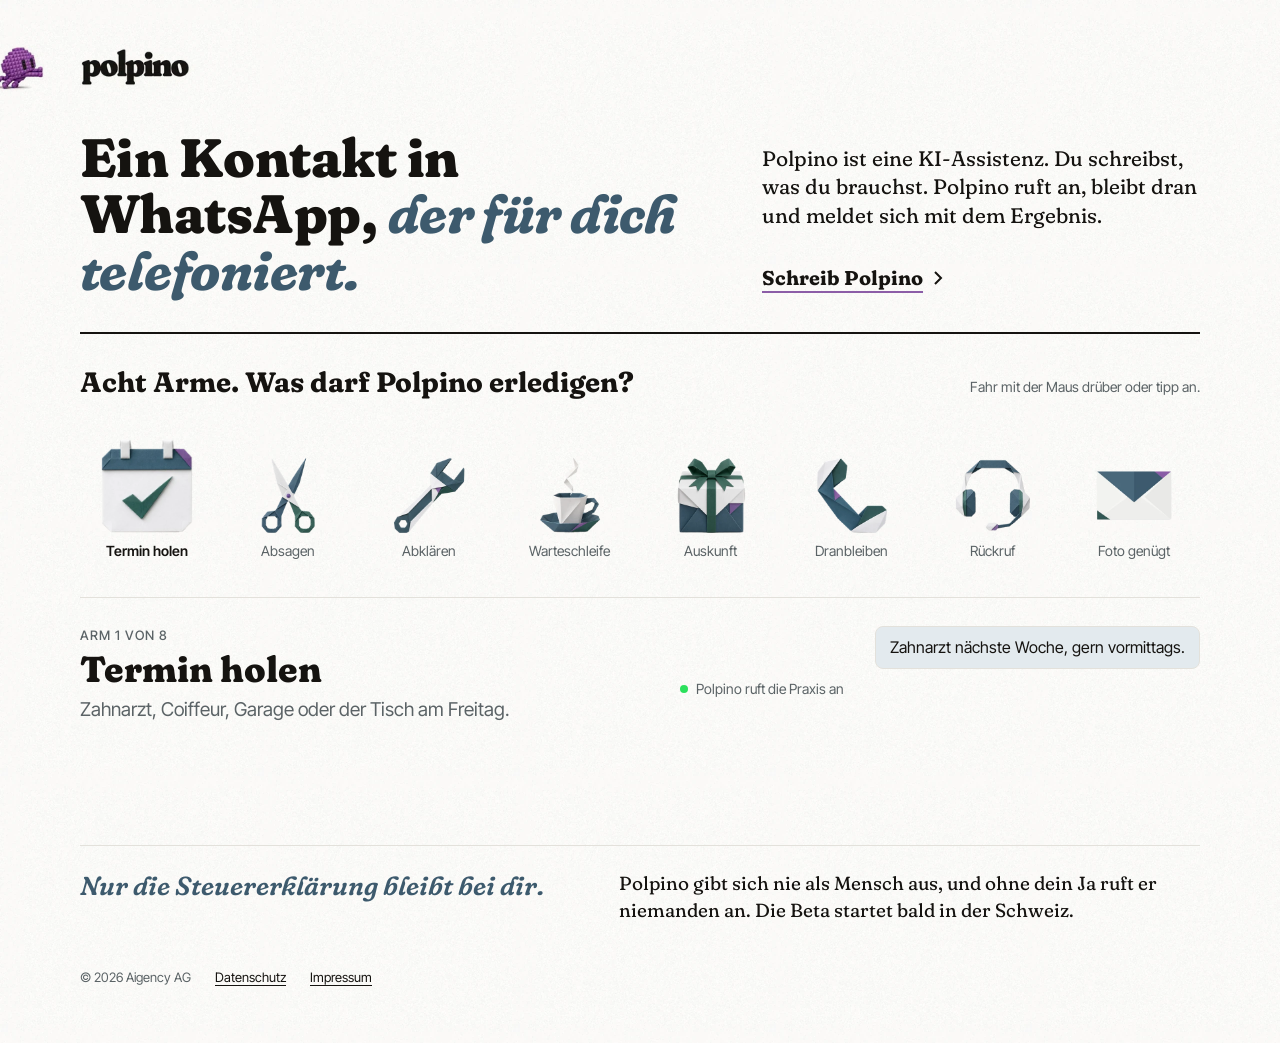
==== commit b64a3e06: "Startseite: «acht Arme» unter /, /entwurf/ leitet weiter - index.html: Inhalt der Entwurfsseite Wort" ====
--- a/index.html
+++ b/index.html
@@ -23,55 +23,86 @@
   <meta property="og:image:alt" content="Polpino, eine lila Papierkrake mit Headset, über dem Schriftzug polpino">
   <meta name="twitter:card" content="summary_large_image">
   <link rel="preload" href="assets/fonts/fraunces-soft-latin.woff2" as="font" type="font/woff2" crossorigin>
-  <link rel="stylesheet" href="start/start.css">
-  <script>if (!window.matchMedia('(prefers-reduced-motion: reduce)').matches) document.documentElement.className = 'start';</script>
-  <noscript><style>html.start .marke { transform: none; } html.start .figur .schleife { opacity: 1; }</style></noscript>
-  <script src="start/start.js" defer></script>
+  <link rel="stylesheet" href="start/seite.css">
+  <script src="start/seite.js" defer></script>
 </head>
 <body>
-  <a class="skip" href="#inhalt">Zum Inhalt</a>
-
+<a class="skip" href="#inhalt">Zum Inhalt</a>
+<div class="seite">
   <header class="kopf">
     <div class="marke-zeile">
-      <div class="figur" aria-hidden="true">
-        <picture>
-          <source media="(prefers-reduced-motion: reduce)" srcset="assets/img/start/polpino-ruhe.webp">
-          <img class="schleife" src="assets/img/start/polpino-schleife.webp" width="50" height="50" alt="">
-        </picture>
+      <div class="figur" data-auftritt aria-hidden="true">
+        <img class="schleife" src="start/img/polpino-ruhe.webp" data-schleife="start/img/polpino-schleife.webp" width="50" height="50" alt="">
       </div>
-      <a class="marke" href="./" aria-label="Polpino, Startseite">polpino</a>
+      <a class="marke" href="/" aria-label="Polpino Startseite"><img class="logo" src="start/img/polpino-logo.svg" alt="polpino" width="79" height="28"></a>
     </div>
-    <nav class="konto" aria-label="Beta">
-      <a href="beta.html">Beta-Tester werden</a>
+    <!-- Bis zur Beta ausgeblendet, anmelden.html bleibt direkt erreichbar.
+    <nav class="konto" aria-label="Konto">
+      <a href="entwurf/anmelden.html">Anmelden</a>
+      <a class="nur-breit" href="entwurf/anmelden.html">Einladung einlösen</a>
     </nav>
+    -->
   </header>
 
-  <main id="inhalt">
-    <div class="saetze">
-      <h1>Polpino ist eine KI-Assistenz, die für dich telefoniert.</h1>
-      <p>Du schreibst in WhatsApp, was zu erledigen ist. Polpino ruft an, wartet in der Warteschleife und schreibt dir das Ergebnis zurück.</p>
-      <p>Was schiebst du gerade vor dir her? <a class="bsp" href="#chat" data-frage="Zahnarzt nächste Woche, gern vormittags." data-antwort="Dienstag 10:30 bei Dr. Weber. Steht im Kalender.">Den Zahnarzttermin</a>, <a class="bsp" href="#chat" data-frage="Freitag 19:30, Tisch für vier im Da Marco." data-antwort="Reserviert auf deinen Namen. Steht im Kalender.">den Tisch für Freitag</a>, <a class="bsp" href="#chat" data-frage="Der Sanitär soll wegen dem tropfenden Hahn vorbeikommen." data-antwort="Firma Keller kommt Donnerstag zwischen 8 und 10 Uhr.">den Handwerker</a>, <a class="bsp" href="#chat" data-frage="Frag beim Internetanbieter, wann der Techniker kommt." data-antwort="22 Minuten Warteschleife. Der Techniker kommt Montag zwischen 13 und 15 Uhr.">die Hotline</a> oder <a class="bsp" href="#chat" data-frage="Coiffeur von Mittwoch auf nächste Woche schieben." data-antwort="Verschoben auf Dienstag, 17:00. Der Kalender ist angepasst.">den Coiffeur</a>?</p>
-      <p>Polpino gibt sich nie als Mensch aus, und ohne dein Ja ruft er niemanden an. Die erste Testrunde startet bald.</p>
-      <a class="weiter" href="beta.html">Beta-Tester werden <svg aria-hidden="true" width="9" height="16" viewBox="0 0 9 16" fill="none" stroke="currentColor" stroke-width="1.5"><path d="M1.5 3l5 5-5 5"/></svg></a>
+  <main id="inhalt" class="inhalt">
+    <h1 class="titel">Ein Kontakt in WhatsApp, <em>der für dich telefoniert.</em></h1>
+    <div class="linie" aria-hidden="true"></div>
+    <p class="satz satz-eins">Polpino ist eine KI-Assistenz. Du schreibst, was du brauchst. Polpino ruft an, bleibt dran und meldet sich mit dem Ergebnis.</p>
+    <div class="frage-zeile">
+      <h2 class="frage">Acht Arme. Was darf Polpino erledigen?</h2>
+      <p class="tipp"><span class="nur-handy">Tipp an und schau zu.</span><span class="nur-desktop">Fahr mit der Maus drüber oder tipp an.</span></p>
     </div>
-
-    <div class="chat-platz" aria-live="polite">
-      <div class="chat" id="chat" hidden>
-        <div class="chat-kopf">
-          <span class="chat-bild"><img src="assets/img/favicon.svg" width="18" height="18" alt=""></span>
-          <span class="chat-name">Polpino <span>KI-Assistenz</span></span>
-          <span class="chat-marke">Beispiel</span>
-        </div>
-        <p class="blase blase-du" id="chat-frage"></p>
-        <p class="blase blase-polpino" id="chat-antwort"></p>
+    <div class="reihe" id="reihe">
+      <button type="button" class="arm" data-arm="0"><span class="arm-bild"><img src="start/img/ikon-termin.webp" alt="" width="240" height="240"></span><span class="arm-name">Termin holen</span></button>
+      <button type="button" class="arm" data-arm="1"><span class="arm-bild"><img src="start/img/ikon-coiffeur.webp" alt="" width="240" height="240"></span><span class="arm-name">Absagen</span></button>
+      <button type="button" class="arm" data-arm="2"><span class="arm-bild"><img src="start/img/ikon-handwerker.webp" alt="" width="240" height="240"></span><span class="arm-name">Abklären</span></button>
+      <button type="button" class="arm" data-arm="3"><span class="arm-bild"><img src="start/img/ikon-warteschleife.webp" alt="" width="240" height="240"></span><span class="arm-name">Warteschleife</span></button>
+      <button type="button" class="arm" data-arm="4"><span class="arm-bild"><img src="start/img/ikon-paket.webp" alt="" width="240" height="240"></span><span class="arm-name">Auskunft</span></button>
+      <button type="button" class="arm" data-arm="5"><span class="arm-bild"><img src="start/img/ikon-hotline.webp" alt="" width="240" height="240"></span><span class="arm-name">Dranbleiben</span></button>
+      <button type="button" class="arm" data-arm="6"><span class="arm-bild"><img src="start/img/ikon-rueckruf.webp" alt="" width="240" height="240"></span><span class="arm-name">Rückruf</span></button>
+      <button type="button" class="arm" data-arm="7"><span class="arm-bild"><img src="start/img/ikon-foto.webp" alt="" width="240" height="240"></span><span class="arm-name">Foto genügt</span></button>
+    </div>
+    <section class="buehne" id="buehne" aria-live="off" aria-labelledby="buehne-titel">
+      <div class="buehne-text">
+        <p class="arm-zahl" id="buehne-zahl"></p>
+        <h3 class="buehne-titel" id="buehne-titel"></h3>
+        <p class="buehne-unter" id="buehne-unter"></p>
       </div>
-    </div>
+      <div class="buehne-chat" id="buehne-chat"></div>
+    </section>
+    <div class="trenn" aria-hidden="true"></div>
+    <p class="steuer">Nur die Steuererklärung bleibt bei dir.</p>
+    <p class="satz satz-zwei">Polpino gibt sich nie als Mensch aus, und ohne dein Ja ruft er niemanden an. Die Beta startet bald in der Schweiz.</p>
+    <a class="weiter" href="https://wa.me/41445055667?text=Hey%20Polpino%2C%20ich%20will%20auf%20die%20Warteliste%21%20%F0%9F%90%99" rel="noopener">Schreib Polpino <svg aria-hidden="true" width="10" height="16" viewBox="0 0 10 16" fill="none" stroke="currentColor" stroke-width="2"><path d="M2 2l6 6-6 6"/></svg></a>
   </main>
 
   <footer class="fuss">
-    <span>© 2026 Aigency AG, Zürich</span>
+    <span>© 2026 Aigency AG</span>
     <a href="datenschutz.html">Datenschutz</a>
     <a href="impressum.html">Impressum</a>
   </footer>
+</div>
+
+<div class="ueber" id="ueber" role="dialog" aria-modal="true" aria-labelledby="ueber-name" hidden>
+  <div class="ueber-rahmen">
+    <div class="ueber-titel">
+      <p class="arm-zahl" id="ueber-zahl"></p>
+      <h2 class="ueber-name" id="ueber-name">Beispiel</h2>
+      <p class="ueber-unter" id="ueber-unter"></p>
+    </div>
+    <div class="handy auf" id="handy">
+      <div class="handy-innen">
+        <div class="schirm">
+          <div class="chat-kopf">
+            <span class="chat-bild"><img src="start/img/polpino.webp" alt="" width="24" height="24" loading="lazy"></span>
+            <span class="chat-name">Polpino<span>KI-Assistenz</span></span>
+          </div>
+          <div class="verlauf" id="verlauf" aria-live="polite"></div>
+        </div>
+      </div>
+    </div>
+    <button type="button" class="zu" id="zu" aria-label="Beispiel schliessen"><svg aria-hidden="true" width="16" height="16" viewBox="0 0 16 16" fill="none" stroke="currentColor" stroke-width="1.5"><path d="M3 3l10 10M13 3L3 13"/></svg></button>
+  </div>
+</div>
 </body>
 </html>
--- a/start/seite.css
+++ b/start/seite.css
@@ -0,0 +1,214 @@
+/* Polpino Startseite «acht Arme» (aus dem Entwurf vom 24.11.2026 übernommen). Quelle: Mockup «acht Arme» (Handy und Desktop), von Dominic abgenommen.
+   Handy-Muster unter 900 px (Raster 4 × 2, Origami-Overlay), Desktop ab 900 px (Reihe mit Dock-Effekt, Bühne darunter). */
+@font-face { font-family: "Fraunces Soft"; font-style: normal; font-weight: 400 900; font-display: swap; src: url("../assets/fonts/fraunces-soft-latin.woff2") format("woff2-variations"); }
+@font-face { font-family: "Fraunces Soft"; font-style: italic; font-weight: 600 900; font-display: swap; src: url("../assets/fonts/fraunces-italic.woff2") format("woff2-variations"); }
+@font-face { font-family: "Inter Tight"; font-style: normal; font-weight: 100 900; font-display: swap; src: url("../assets/fonts/inter-tight-latin-wght-normal.woff2") format("woff2-variations"); }
+
+:root {
+  --tinte: #151310; --leise: #5B6366; --rauchblau: #3D5A6D; --seegruen: #335754; --lila: #8C5DA7; --linie: #E3E1DB;
+  --papier: #FAFAF8; --karte: #FFF;
+  --schirm: #F1F0EC; --blase-du: #DCEDE6; --chat-bild: #EFE7F4; --status: #E4EDE9; --lampe: #2BE05C; --funke: #F5C542; --feldrand: #878A89;
+  --blase-hell: #E3EAEE; --zeile-grau: #C9C7C0;
+  --serif: "Fraunces Soft", Georgia, serif; --sans: "Inter Tight", system-ui, sans-serif;
+}
+*, *::before, *::after { box-sizing: border-box; }
+html { -webkit-text-size-adjust: 100%; overflow-x: clip; }
+body, .seite { background: var(--papier) url("img/papier.webp") repeat; background-size: 256px 256px; }
+body { margin: 0; overflow-x: clip; color: var(--tinte); font-family: var(--sans); }
+a { color: var(--tinte); }
+a:hover { color: var(--rauchblau); }
+.skip { position: absolute; left: 16px; top: -60px; z-index: 60; padding: 8px 16px; border-radius: 4px; background: var(--tinte); color: var(--papier); }
+.skip:focus { top: 16px; }
+.skip:hover { color: var(--papier); }
+.sr { position: absolute; width: 1px; height: 1px; overflow: hidden; clip: rect(0 0 0 0); white-space: nowrap; }
+
+/* .seite ist durch container-type ein Stapelkontext und trägt darum die Textur selbst (deckungsgleich mit body, beginnt bei 0,0):
+   nur so multipliziert die Krake mit dem Papier statt mit Transparenz. */
+.seite { container-type: inline-size; position: relative; min-height: 100vh; min-height: 100dvh; padding: 28px 24px 32px; display: flex; flex-direction: column; gap: 22px; }
+
+/* Kopf mit Figur und Wortmarke. Die ganze Markenzeile wird gezoomt, damit Auftritt-Clip und Wortmarke deckungsgleich bleiben. */
+.kopf { position: relative; display: flex; justify-content: space-between; align-items: center; gap: 16px; }
+.marke-zeile { position: relative; display: flex; align-items: center; min-height: 44px; zoom: 1.25; }
+.figur { position: relative; flex: none; width: 46px; height: 34px; pointer-events: none; }
+.figur img { position: absolute; right: 2px; top: -8px; width: 50px; height: 50px; max-width: none; mix-blend-mode: multiply; }
+.marke { position: relative; display: block; padding: 4px 0; }
+.marke .logo { display: block; height: 28px; width: auto; }
+.marke .auftritt { position: absolute; left: -130px; top: -7px; width: 214px; height: 50px; max-width: none; mix-blend-mode: multiply; pointer-events: none; opacity: 0; }
+/* Sicherheitsnetz: Bis entwurf.js die Klasse bewegt setzt, ist die Figur verdeckt, damit nichts aufblitzt.
+   Kommt das Skript nicht, wird sie nach spätestens 3 s ruhig sichtbar. */
+@keyframes verdeckt { from, to { width: 0; opacity: 0; } }
+@media (prefers-reduced-motion: no-preference) { .figur[data-auftritt] { animation: verdeckt 3s step-end; } }
+html.bewegt .figur { width: 0; animation: none; }
+html.bewegt .figur .schleife { opacity: 0; }
+html.lauf .figur, html.ruhe .figur { width: 46px; }
+html.lauf .marke .logo { opacity: 0; }
+html.lauf .marke .auftritt { opacity: 1; }
+.konto { display: flex; gap: 24px; font-size: 15px; line-height: 20px; font-weight: 500; }
+.konto a { display: inline-block; padding: 12px 0; text-underline-offset: 3px; }
+
+/* Inhalt, Handy-Muster: eine Spalte, Blockabstand 22 px, höchstens 560 px breit */
+.inhalt { display: flex; flex-direction: column; gap: 22px; max-width: 560px; }
+.titel { margin: 0; font-family: var(--serif); font-weight: 800; font-size: 31px; line-height: 1.1; letter-spacing: -0.01em; text-wrap: balance; }
+.titel em { font-style: italic; font-weight: 700; color: var(--rauchblau); }
+.linie { height: 2px; background: var(--tinte); transform-origin: 0 50%; }
+.satz { margin: 0; font-family: var(--serif); font-size: 17px; line-height: 1.42; text-wrap: pretty; }
+.frage-zeile { display: flex; flex-direction: column; gap: 4px; }
+.frage { margin: 0; font-family: var(--serif); font-weight: 700; font-size: 19px; line-height: 1.25; }
+.tipp { margin: 0; font-size: 13px; line-height: 20px; color: var(--leise); }
+.nur-desktop { display: none; }
+/* Am Handy ausgeblendet, damit unten Platz bleibt (Entscheid Dominic 24.11.2026); am Desktop sichtbar */
+.steuer { display: none; margin: 0; font-family: var(--serif); font-style: italic; font-weight: 600; font-size: 17px; line-height: 1.35; color: var(--rauchblau); }
+.weiter { align-self: flex-start; display: inline-flex; align-items: center; gap: 10px; min-height: 44px; font-family: var(--serif); font-weight: 700; font-size: 18px; text-decoration: underline; text-decoration-color: var(--lila); text-decoration-thickness: 2px; text-underline-offset: 6px; }
+.weiter svg { flex: none; }
+.buehne, .trenn { display: none; }
+
+/* Die acht Arme, Handy: Raster 4 × 2 */
+.reihe { display: grid; grid-template-columns: repeat(4, minmax(0, 1fr)); gap: 12px 4px; }
+.arm { display: flex; flex-direction: column; align-items: center; gap: 4px; min-width: 0; padding: 6px 0 4px; margin: 0; background: none; border: 0; border-radius: 8px; cursor: pointer; font: inherit; color: var(--tinte); }
+.arm:focus-visible { outline: 2px solid var(--lila); outline-offset: 2px; }
+.arm-bild { display: block; transform-origin: 50% 100%; }
+.arm img { display: block; width: 64px; height: 64px; transform-origin: 50% 100%; transition: transform .2s; }
+.arm:active img { transform: scale(.92); }
+.arm-name { font-size: 12px; line-height: 16px; text-align: center; }
+
+/* Text blendet weich ein */
+@keyframes ein { from { opacity: 0; transform: translateY(4px); } to { opacity: 1; transform: none; } }
+html.bewegt .inhalt { animation: ein .7s ease-out backwards; }
+@keyframes linie { from { transform: scaleX(0); } to { transform: scaleX(1); } }
+html.bewegt .linie { animation: linie .7s cubic-bezier(.3, .7, .3, 1) .15s both; }
+
+/* Fuss: Zeilen 20 px, Links mit 12 px Polster für 44 px Tippfläche */
+.fuss { display: flex; flex-wrap: wrap; align-items: center; gap: 0 20px; font-size: 13px; line-height: 20px; color: var(--leise); }
+.fuss span, .fuss a { display: inline-block; padding: 12px 0; text-underline-offset: 3px; }
+
+/* Desktop ab 900 px: Inhalt höchstens 1'120 px mittig, Reihe mit Dock-Effekt, Bühne statt Overlay */
+@media (min-width: 900px) {
+  .seite { padding: 36px clamp(24px, 5vw, 72px) 44px; gap: 32px; }
+  .kopf, .inhalt, .fuss { width: 100%; max-width: 1120px; margin-inline: auto; }
+  .marke-zeile { zoom: 1.4; }
+  .nur-handy { display: none; }
+  .nur-desktop { display: inline; }
+
+  /* Drei Spalten wie die Flex-Verteilung im Mockup bei 1'120 px: Titel 618 | Satz 438, unten kursive Zeile 475 | Satz 581 */
+  .inhalt { display: grid; grid-template-columns: minmax(0, 475fr) minmax(0, 79fr) minmax(0, 438fr); column-gap: 64px; row-gap: 0;
+    grid-template-areas: "titel titel satz" "titel titel weiter" "linie linie linie" "frage frage frage" "reihe reihe reihe" "buehne buehne buehne" "trenn trenn trenn" "steuer satz2 satz2"; }
+  .titel { grid-area: titel; align-self: end; font-size: clamp(38px, 4.4vw, 54px); line-height: 1.05; text-wrap: wrap; }
+  .satz-eins { grid-area: satz; align-self: end; font-size: 21px; line-height: 1.35; }
+  .weiter { grid-area: weiter; align-self: end; margin-top: 12px; font-size: 20px; }
+  .linie { grid-area: linie; margin-top: 32px; }
+  .frage-zeile { grid-area: frage; margin-top: 32px; flex-direction: row; flex-wrap: wrap; align-items: baseline; justify-content: space-between; gap: 4px 24px; }
+  .frage { font-size: 28px; line-height: 1.2; }
+  .tipp { font-size: 14px; }
+  .reihe { grid-area: reihe; margin-top: 12px; padding-top: 30px; grid-template-columns: repeat(8, minmax(0, 1fr)); gap: 8px; }
+  .arm { gap: 6px; }
+  .arm img { width: 88px; height: 88px; transition: transform .25s cubic-bezier(.3, .7, .2, 1); }
+  .arm-name { font-size: 14px; line-height: 20px; color: var(--leise); }
+  .arm[aria-pressed="true"] .arm-name { font-weight: 600; color: var(--tinte); }
+  /* Gewählt 112 %, sonst 90 %; unter der Maus zusätzlich 116 %, Nachbarn 107 % (Dock), Ursprung Unterkante */
+  html.js .arm-bild { transform: scale(.9); transition: transform .25s cubic-bezier(.3, .7, .2, 1); }
+  html.js .arm[aria-pressed="true"] .arm-bild { transform: scale(1.12); }
+  .arm:active img { transform: none; }
+  .arm:hover img { transform: scale(1.16); }
+  .arm:hover + .arm img, .arm:has(+ .arm:hover) img { transform: scale(1.07); }
+  .satz-zwei { grid-area: satz2; margin-top: 24px; font-size: 19px; line-height: 1.4; }
+  .steuer { grid-area: steuer; display: block; margin-top: 24px; font-size: 26px; line-height: 1.25; }
+
+  /* Bühne: links Arm und Titel, rechts der Kurz-Chat; feste Mindesthöhe, damit nichts springt */
+  html.js .buehne { grid-area: buehne; margin-top: 32px; display: flex; flex-wrap: wrap; align-items: flex-start; gap: 20px 64px; min-height: 216px; padding-top: 28px; border-top: 1px solid var(--linie); }
+  /* Unter 1'100 px ist die Chatspalte schmaler, die längste Ergebnisblase (Arm 3) braucht dann mehr Höhe */
+  @media (max-width: 1099.98px) { html.js .buehne { min-height: 240px; } }
+  .trenn { grid-area: trenn; display: block; margin-top: 32px; height: 1px; background: var(--linie); }
+  .buehne-text { flex: 1 1 320px; min-width: 0; display: flex; flex-direction: column; gap: 6px; }
+  .buehne .arm-zahl { font-size: 13px; line-height: 18px; }
+  .buehne-titel { margin: 0; font-family: var(--serif); font-weight: 800; font-size: 36px; line-height: 1.1; }
+  .buehne-unter { margin: 0; font-size: 19px; line-height: 28px; color: var(--leise); }
+  .buehne-chat { flex: 1.3 1 380px; min-width: 0; max-width: 520px; display: flex; flex-direction: column; gap: 10px; }
+  .kurz-blase { align-self: flex-start; max-width: 82%; margin: 0; padding: 9px 14px; border: 1px solid var(--linie); border-radius: 8px; background: var(--karte); font-size: 16px; line-height: 23px; }
+  .kurz-du { align-self: flex-end; background: var(--blase-hell); }
+  .kurz-anhang { display: block; font-size: 13px; line-height: 18px; color: var(--leise); }
+  .kurz-status { align-self: flex-start; display: flex; align-items: center; gap: 8px; margin: 0; font-size: 14px; line-height: 20px; color: var(--leise); }
+  .kurz-punkt { flex: none; width: 8px; height: 8px; border-radius: 999px; background: var(--lampe); animation: puls 1s ease-in-out infinite; }
+  .kurz-punkt.fertig { background: var(--seegruen); animation: none; }
+  .rein { animation: rein .35s ease-out both; }
+
+  .fuss { gap: 6px 24px; }
+}
+@keyframes rein { from { opacity: 0; transform: translateY(6px); } to { opacity: 1; transform: none; } }
+
+/* Zähler «Arm 1 von 8» (Overlay und Bühne) */
+.arm-zahl { margin: 0; font-size: 12px; line-height: 16px; font-weight: 500; letter-spacing: 0.08em; text-transform: uppercase; color: var(--leise); }
+
+/* Overlay mit Papierhandy (Handy-Muster) */
+/* Handy nie unter 80 % (461.6 px), der Rest scrollt im Overlay */
+.ueber { --h: max(461.6px, min(577px, calc(100vh - 32px), calc((100vw - 32px) * 577 / 300))); position: fixed; inset: 0; z-index: 50; display: flex; overflow: auto; overscroll-behavior: contain; padding: 16px; }
+/* Grund auf ::before (ohne backdrop-filter, der in Safari flimmert); .ueber bleibt so auch kein Bezugsrahmen für fixed */
+.ueber::before { content: ""; position: fixed; inset: 0; z-index: -1; background: color-mix(in srgb, var(--papier) 95%, transparent); }
+.ueber[hidden] { display: none; }
+@keyframes auf { from { opacity: 0; transform: translateY(8px); } to { opacity: 1; transform: none; } }
+.auf { animation: auf .35s ease-out both; }
+@supports (height: 100dvh) { .ueber { --h: max(461.6px, min(577px, calc(100dvh - 32px), calc((100vw - 32px) * 577 / 300))); } }
+.ueber-rahmen { margin: auto; display: flex; flex-direction: column; align-items: flex-end; }
+/* Titelzeile über dem Handy, linksbündig zur Handybreite */
+.ueber-titel { align-self: stretch; width: calc(var(--h) * 300 / 577); margin-bottom: 18px; display: flex; flex-direction: column; gap: 2px; }
+.ueber-name { margin: 0; font-family: var(--serif); font-weight: 700; font-size: 24px; line-height: 1.15; }
+.ueber-unter { margin: 0; font-size: 15px; line-height: 21px; color: var(--leise); }
+.handy { position: relative; flex: none; height: var(--h); aspect-ratio: 300 / 577; }
+/* handy.webp enthält den Schatten (0 18px 28px Tinte 16 %, 0 3px 6px Tinte 10 %) mit Rand 32/48/72/48 px; kein filter mehr,
+   der in Safari bei jeder neuen Blase flimmert. Als border-image mit outset: der Schatten ragt über die Box hinaus,
+   ohne das Overlay scrollbar zu machen (ink overflow). */
+.handy-innen { position: absolute; left: 0; top: 0; width: 300px; height: 577px; transform: scale(var(--s, 1)); transform-origin: 0 0; border-image: url("img/handy.webp") 0 fill / 0 / 32px 48px 72px 48px stretch; }
+.schirm { position: absolute; left: 23px; top: 53px; width: 254px; height: 479px; overflow: hidden; display: flex; flex-direction: column; background: var(--schirm); }
+.chat-kopf { display: flex; align-items: center; gap: 9px; padding: 9px 12px; background: var(--karte); border-bottom: 1px solid var(--linie); }
+.chat-bild { width: 30px; height: 30px; border-radius: 999px; background: var(--chat-bild); display: flex; align-items: center; justify-content: center; flex: none; }
+.chat-bild img { width: 24px; height: 24px; display: block; }
+.chat-name { display: flex; flex-direction: column; font-size: 13.5px; line-height: 16px; font-weight: 600; }
+.chat-name span { font-size: 11px; line-height: 14px; font-weight: 400; color: var(--leise); }
+.verlauf { flex-grow: 1; display: flex; flex-direction: column; gap: 7px; padding: 12px 10px; font-size: 12.5px; line-height: 17px; }
+.blase { max-width: 84%; border-radius: 10px; padding: 7px 10px 5px; margin: 0; }
+.blase-du { align-self: flex-end; background: var(--blase-du); }
+.blase-p { align-self: flex-start; background: var(--karte); }
+.zeit { display: block; text-align: right; font-size: 10px; line-height: 13px; color: var(--leise); }
+.status { align-self: center; display: flex; align-items: center; gap: 6px; padding: 3px 10px; border-radius: 999px; background: var(--status); color: var(--seegruen); font-size: 11px; line-height: 15px; }
+@keyframes puls { 0%, 100% { opacity: 1; } 50% { opacity: .3; } }
+.lampe { width: 7px; height: 7px; border-radius: 2px; background: var(--lampe); display: block; animation: puls 1s ease-in-out infinite; }
+.kalender { align-self: flex-start; max-width: 92%; display: flex; align-items: center; gap: 8px; background: var(--karte); border-radius: 10px; padding: 7px 10px; }
+.kalender svg { flex: none; color: var(--rauchblau); }
+.kalender b { display: block; font-size: 11.5px; line-height: 15px; color: var(--seegruen); font-weight: 600; letter-spacing: 0; text-transform: none; }
+.kalender span { font-size: 11.5px; line-height: 15px; }
+.paletti { align-self: flex-start; position: relative; display: flex; align-items: center; gap: 6px; margin-top: 4px; animation-delay: .35s; }
+.paletti img { width: 40px; height: 40px; display: block; }
+.paletti strong { font-family: var(--serif); font-size: 17px; font-weight: 700; }
+@keyframes funke { 0% { opacity: 0; transform: scale(.2); } 50% { opacity: 1; transform: scale(1.3); } 100% { opacity: 1; transform: scale(1); } }
+.funke { position: absolute; background: var(--funke); animation: funke .5s ease-out both; }
+/* Briefbild (Arm 8) aus CSS: weisses Kärtchen, rauchblauer Balken, drei graue Linien */
+.brief { display: flex; flex-direction: column; gap: 5px; width: 128px; margin-bottom: 6px; padding: 10px; background: var(--karte); border: 1px solid var(--linie); border-radius: 4px; }
+.brief span { display: block; height: 2px; background: var(--zeile-grau); }
+.brief .brief-kopf { width: 46px; height: 3px; background: var(--rauchblau); }
+.brief .brief-kurz { width: 70%; }
+/* Frage mit zwei Knöpfen: nur Bild, sie tun nichts */
+.rueckfrage { align-self: flex-start; max-width: 88%; display: flex; flex-direction: column; gap: 7px; margin: 0; padding: 7px 10px 9px; background: var(--karte); border-radius: 10px; }
+.scheinknoepfe { display: flex; gap: 6px; }
+.scheinknopf { border: 1px solid var(--rauchblau); border-radius: 999px; padding: 4px 12px; font-size: 11.5px; line-height: 15px; font-weight: 500; color: var(--rauchblau); }
+.scheinknopf.ja { background: var(--rauchblau); color: var(--papier); }
+.zu { position: fixed; z-index: 1; top: 16px; right: 16px; width: 44px; height: 44px; display: flex; align-items: center; justify-content: center; background: var(--karte); border: 1px solid var(--linie); border-radius: 999px; cursor: pointer; color: var(--tinte); }
+/* Schmal: Schliessknopf über dem Handy statt in der Ecke */
+@media (max-width: 479px) {
+  .ueber { --h: max(461.6px, min(577px, calc(100vh - 88px), calc((100vw - 32px) * 577 / 300))); }
+  @supports (height: 100dvh) { .ueber { --h: max(461.6px, min(577px, calc(100dvh - 88px), calc((100vw - 32px) * 577 / 300))); } }
+  .zu { position: static; order: -1; margin-bottom: 12px; }
+}
+
+/* Anmeldung */
+.anmeldung { flex-grow: 1; display: flex; align-items: center; justify-content: center; padding: 40px 0; }
+.anmeldung .karte { width: 100%; max-width: 360px; display: flex; flex-direction: column; gap: 24px; }
+.anmeldung h1 { margin: 0; font-family: var(--serif); font-size: 28px; line-height: 1.2; font-weight: 700; letter-spacing: -0.01em; }
+.anmeldung .leise { margin: 0; font-size: 14px; line-height: 20px; color: var(--leise); }
+.feld { display: flex; align-items: center; height: 52px; border: 1px solid var(--feldrand); border-radius: 8px; background: var(--karte); }
+.feld span { padding: 0 12px 0 16px; font-size: 17px; color: var(--leise); border-right: 1px solid var(--linie); }
+.feld input { flex-grow: 1; min-width: 0; height: 100%; padding: 0 16px 0 12px; border: 0; border-radius: 0 8px 8px 0; background: transparent; font: inherit; font-size: 17px; color: var(--tinte); }
+.knopf { height: 52px; border: 0; border-radius: 8px; background: var(--tinte); color: var(--papier); font: inherit; font-size: 16px; font-weight: 500; cursor: pointer; }
+
+@media (prefers-reduced-motion: reduce) {
+  *, *::before, *::after { animation: none !important; transition: none !important; }
+  .arm:hover img, .arm:hover + .arm img, .arm:has(+ .arm:hover) img, .arm:active img { transform: none; }
+}
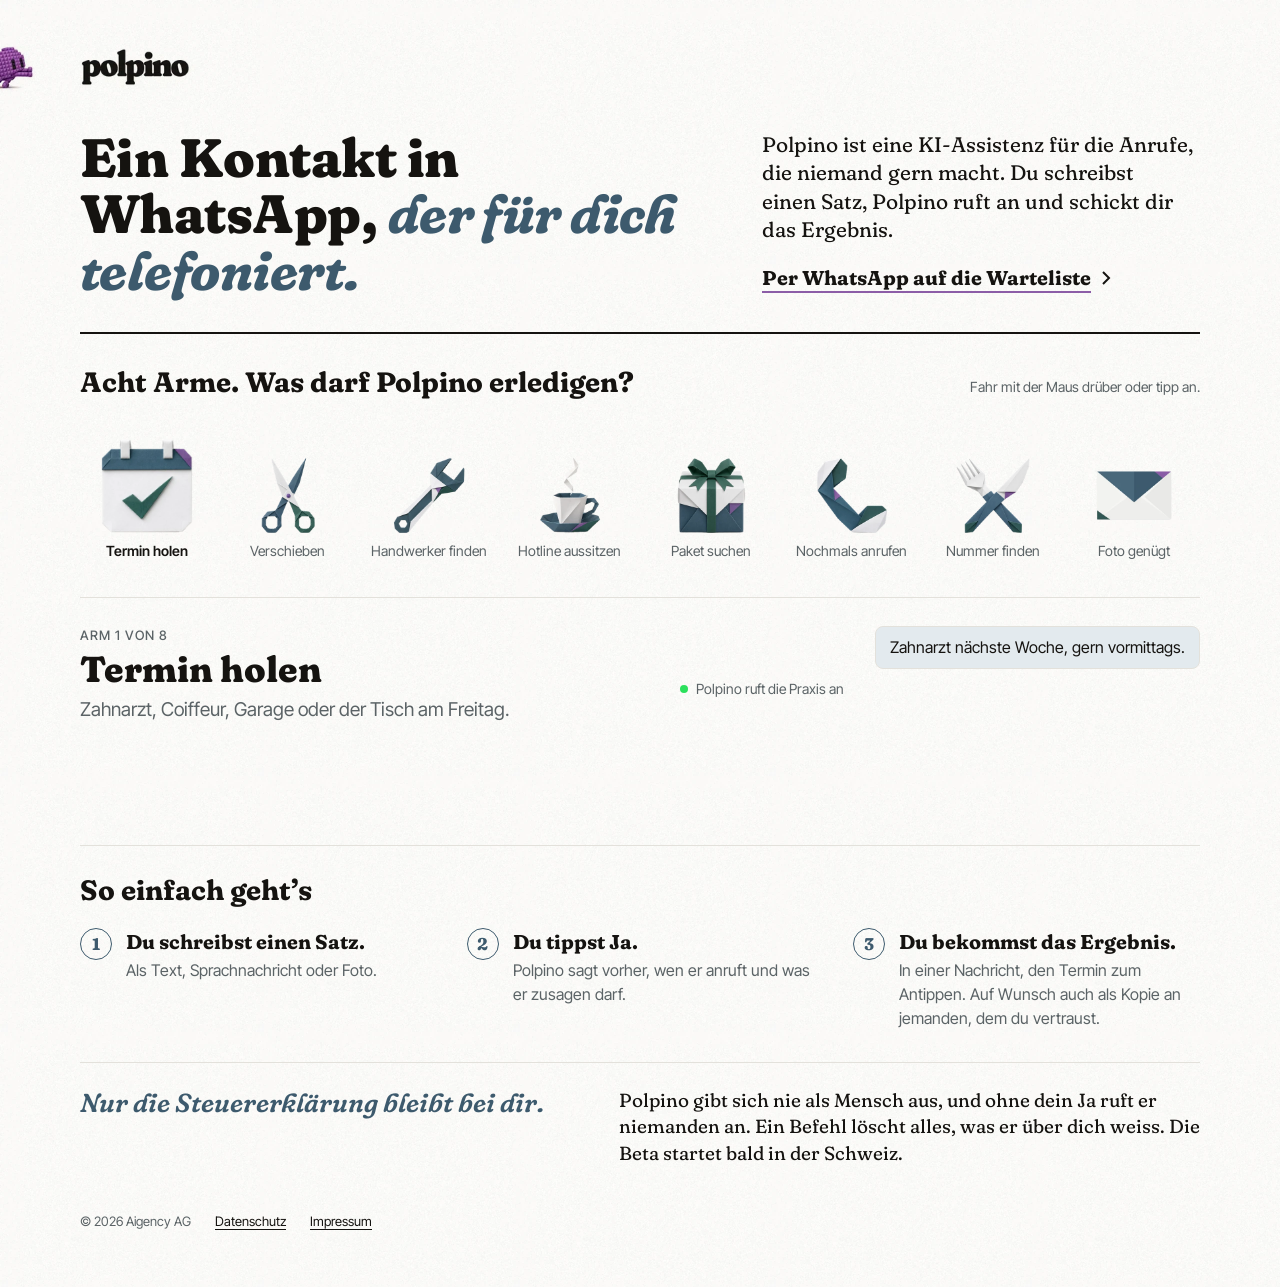
==== commit 1ffa62de: "Startseite: Nutzen sofort sichtbar, auch am Handy - Lead nennt den Nutzen: KI-Assistenz für die Anru" ====
--- a/index.html
+++ b/index.html
@@ -47,19 +47,20 @@
   <main id="inhalt" class="inhalt">
     <h1 class="titel">Ein Kontakt in WhatsApp, <em>der für dich telefoniert.</em></h1>
     <div class="linie" aria-hidden="true"></div>
-    <p class="satz satz-eins">Polpino ist eine KI-Assistenz. Du schreibst, was du brauchst. Polpino ruft an, bleibt dran und meldet sich mit dem Ergebnis.</p>
+    <p class="satz satz-eins">Polpino ist eine KI-Assistenz für die Anrufe, die niemand gern macht. Du schreibst einen Satz, Polpino ruft an und schickt dir das Ergebnis.</p>
+    <a class="weiter weiter-oben" href="https://wa.me/41445055667?text=Hey%20Polpino%2C%20ich%20will%20auf%20die%20Warteliste%21%20%F0%9F%90%99" rel="noopener">Per WhatsApp auf die Warteliste <svg aria-hidden="true" width="10" height="16" viewBox="0 0 10 16" fill="none" stroke="currentColor" stroke-width="2"><path d="M2 2l6 6-6 6"/></svg></a>
     <div class="frage-zeile">
       <h2 class="frage">Acht Arme. Was darf Polpino erledigen?</h2>
       <p class="tipp"><span class="nur-handy">Tipp an und schau zu.</span><span class="nur-desktop">Fahr mit der Maus drüber oder tipp an.</span></p>
     </div>
     <div class="reihe" id="reihe">
       <button type="button" class="arm" data-arm="0"><span class="arm-bild"><img src="start/img/ikon-termin.webp" alt="" width="240" height="240"></span><span class="arm-name">Termin holen</span></button>
-      <button type="button" class="arm" data-arm="1"><span class="arm-bild"><img src="start/img/ikon-coiffeur.webp" alt="" width="240" height="240"></span><span class="arm-name">Absagen</span></button>
-      <button type="button" class="arm" data-arm="2"><span class="arm-bild"><img src="start/img/ikon-handwerker.webp" alt="" width="240" height="240"></span><span class="arm-name">Abklären</span></button>
-      <button type="button" class="arm" data-arm="3"><span class="arm-bild"><img src="start/img/ikon-warteschleife.webp" alt="" width="240" height="240"></span><span class="arm-name">Warteschleife</span></button>
-      <button type="button" class="arm" data-arm="4"><span class="arm-bild"><img src="start/img/ikon-paket.webp" alt="" width="240" height="240"></span><span class="arm-name">Auskunft</span></button>
-      <button type="button" class="arm" data-arm="5"><span class="arm-bild"><img src="start/img/ikon-hotline.webp" alt="" width="240" height="240"></span><span class="arm-name">Dranbleiben</span></button>
-      <button type="button" class="arm" data-arm="6"><span class="arm-bild"><img src="start/img/ikon-rueckruf.webp" alt="" width="240" height="240"></span><span class="arm-name">Rückruf</span></button>
+      <button type="button" class="arm" data-arm="1"><span class="arm-bild"><img src="start/img/ikon-coiffeur.webp" alt="" width="240" height="240"></span><span class="arm-name">Verschieben</span></button>
+      <button type="button" class="arm" data-arm="2"><span class="arm-bild"><img src="start/img/ikon-handwerker.webp" alt="" width="240" height="240"></span><span class="arm-name">Handwerker finden</span></button>
+      <button type="button" class="arm" data-arm="3"><span class="arm-bild"><img src="start/img/ikon-warteschleife.webp" alt="" width="240" height="240"></span><span class="arm-name">Hotline aussitzen</span></button>
+      <button type="button" class="arm" data-arm="4"><span class="arm-bild"><img src="start/img/ikon-paket.webp" alt="" width="240" height="240"></span><span class="arm-name">Paket suchen</span></button>
+      <button type="button" class="arm" data-arm="5"><span class="arm-bild"><img src="start/img/ikon-hotline.webp" alt="" width="240" height="240"></span><span class="arm-name">Nochmals anrufen</span></button>
+      <button type="button" class="arm" data-arm="6"><span class="arm-bild"><img src="start/img/ikon-restaurant.webp" alt="" width="240" height="240"></span><span class="arm-name">Nummer finden</span></button>
       <button type="button" class="arm" data-arm="7"><span class="arm-bild"><img src="start/img/ikon-foto.webp" alt="" width="240" height="240"></span><span class="arm-name">Foto genügt</span></button>
     </div>
     <section class="buehne" id="buehne" aria-live="off" aria-labelledby="buehne-titel">
@@ -70,10 +71,18 @@
       </div>
       <div class="buehne-chat" id="buehne-chat"></div>
     </section>
+    <section class="schritte" aria-labelledby="schritte-titel">
+      <h2 class="frage" id="schritte-titel">So einfach geht’s</h2>
+      <ol class="schritt-liste">
+        <li><b>Du schreibst einen Satz.</b> Als Text, Sprachnachricht oder Foto.</li>
+        <li><b>Du tippst Ja.</b> Polpino sagt vorher, wen er anruft und was er zusagen darf.</li>
+        <li><b>Du bekommst das Ergebnis.</b> In einer Nachricht, den Termin zum Antippen. Auf Wunsch auch als Kopie an jemanden, dem du vertraust.</li>
+      </ol>
+    </section>
     <div class="trenn" aria-hidden="true"></div>
     <p class="steuer">Nur die Steuererklärung bleibt bei dir.</p>
-    <p class="satz satz-zwei">Polpino gibt sich nie als Mensch aus, und ohne dein Ja ruft er niemanden an. Die Beta startet bald in der Schweiz.</p>
-    <a class="weiter" href="https://wa.me/41445055667?text=Hey%20Polpino%2C%20ich%20will%20auf%20die%20Warteliste%21%20%F0%9F%90%99" rel="noopener">Schreib Polpino <svg aria-hidden="true" width="10" height="16" viewBox="0 0 10 16" fill="none" stroke="currentColor" stroke-width="2"><path d="M2 2l6 6-6 6"/></svg></a>
+    <p class="satz satz-zwei">Polpino gibt sich nie als Mensch aus, und ohne dein Ja ruft er niemanden an. Ein Befehl löscht alles, was er über dich weiss. Die Beta startet bald in der Schweiz.</p>
+    <a class="weiter weiter-unten" href="https://wa.me/41445055667?text=Hey%20Polpino%2C%20ich%20will%20auf%20die%20Warteliste%21%20%F0%9F%90%99" rel="noopener">Per WhatsApp auf die Warteliste <svg aria-hidden="true" width="10" height="16" viewBox="0 0 10 16" fill="none" stroke="currentColor" stroke-width="2"><path d="M2 2l6 6-6 6"/></svg></a>
   </main>
 
   <footer class="fuss">
--- a/start/seite.css
+++ b/start/seite.css
@@ -1,4 +1,5 @@
 /* Polpino Startseite «acht Arme» (aus dem Entwurf vom 24.11.2026 übernommen). Quelle: Mockup «acht Arme» (Handy und Desktop), von Dominic abgenommen.
+   Überarbeitung 28.11.2026: Bühne auch am Handy, drei Schritte, Knopf oben und unten.
    Handy-Muster unter 900 px (Raster 4 × 2, Origami-Overlay), Desktop ab 900 px (Reihe mit Dock-Effekt, Bühne darunter). */
 @font-face { font-family: "Fraunces Soft"; font-style: normal; font-weight: 400 900; font-display: swap; src: url("../assets/fonts/fraunces-soft-latin.woff2") format("woff2-variations"); }
 @font-face { font-family: "Fraunces Soft"; font-style: italic; font-weight: 600 900; font-display: swap; src: url("../assets/fonts/fraunces-italic.woff2") format("woff2-variations"); }
@@ -61,6 +62,30 @@
 .weiter { align-self: flex-start; display: inline-flex; align-items: center; gap: 10px; min-height: 44px; font-family: var(--serif); font-weight: 700; font-size: 18px; text-decoration: underline; text-decoration-color: var(--lila); text-decoration-thickness: 2px; text-underline-offset: 6px; }
 .weiter svg { flex: none; }
 .buehne, .trenn { display: none; }
+.weiter-oben { margin-top: -6px; }
+
+/* Bühne mit Kurz-Chat, auch am Handy: zeigt ohne Tippen ein Beispiel; feste Mindesthöhe, damit nichts springt */
+html.js .buehne { display: flex; flex-direction: column; gap: 14px; min-height: 306px; padding-top: 20px; border-top: 1px solid var(--linie); }
+/* Sehr schmal brechen die Blasen öfter um (Arm 2 braucht bei 320 px 333 px) */
+@media (max-width: 359.98px) { html.js .buehne { min-height: 340px; } }
+.buehne-text { display: flex; flex-direction: column; gap: 4px; min-width: 0; }
+.buehne-titel { margin: 0; font-family: var(--serif); font-weight: 800; font-size: 24px; line-height: 1.15; }
+.buehne-unter { margin: 0; font-size: 15px; line-height: 21px; color: var(--leise); }
+.buehne-chat { display: flex; flex-direction: column; gap: 8px; min-width: 0; }
+.kurz-blase { align-self: flex-start; max-width: 86%; margin: 0; padding: 8px 12px; border: 1px solid var(--linie); border-radius: 8px; background: var(--karte); font-size: 15px; line-height: 21px; }
+.kurz-du { align-self: flex-end; background: var(--blase-hell); }
+.kurz-anhang { display: block; font-size: 13px; line-height: 18px; color: var(--leise); }
+.kurz-status { align-self: flex-start; display: flex; align-items: center; gap: 8px; margin: 0; font-size: 13px; line-height: 20px; color: var(--leise); }
+.kurz-punkt { flex: none; width: 8px; height: 8px; border-radius: 999px; background: var(--lampe); animation: puls 1s ease-in-out infinite; }
+.kurz-punkt.fertig { background: var(--seegruen); animation: none; }
+.rein { animation: rein .35s ease-out both; }
+
+/* So einfach geht's: drei Schritte, Ziffern im Kreis */
+.schritte { display: flex; flex-direction: column; gap: 14px; padding-top: 20px; border-top: 1px solid var(--linie); }
+.schritt-liste { margin: 0; padding: 0; list-style: none; counter-reset: schritt; display: flex; flex-direction: column; gap: 16px; }
+.schritt-liste li { counter-increment: schritt; position: relative; padding-left: 42px; font-size: 15px; line-height: 21px; color: var(--leise); }
+.schritt-liste li::before { content: counter(schritt); position: absolute; left: 0; top: 0; width: 28px; height: 28px; border: 1.5px solid var(--rauchblau); border-radius: 999px; font-family: var(--serif); font-weight: 700; font-size: 15px; line-height: 25px; text-align: center; color: var(--rauchblau); }
+.schritt-liste b { display: block; margin-bottom: 2px; font-family: var(--serif); font-weight: 700; font-size: 18px; line-height: 26px; color: var(--tinte); }
 
 /* Die acht Arme, Handy: Raster 4 × 2 */
 .reihe { display: grid; grid-template-columns: repeat(4, minmax(0, 1fr)); gap: 12px 4px; }
@@ -91,10 +116,11 @@
 
   /* Drei Spalten wie die Flex-Verteilung im Mockup bei 1'120 px: Titel 618 | Satz 438, unten kursive Zeile 475 | Satz 581 */
   .inhalt { display: grid; grid-template-columns: minmax(0, 475fr) minmax(0, 79fr) minmax(0, 438fr); column-gap: 64px; row-gap: 0;
-    grid-template-areas: "titel titel satz" "titel titel weiter" "linie linie linie" "frage frage frage" "reihe reihe reihe" "buehne buehne buehne" "trenn trenn trenn" "steuer satz2 satz2"; }
+    grid-template-areas: "titel titel satz" "titel titel weiter" "linie linie linie" "frage frage frage" "reihe reihe reihe" "buehne buehne buehne" "schritte schritte schritte" "trenn trenn trenn" "steuer satz2 satz2"; }
   .titel { grid-area: titel; align-self: end; font-size: clamp(38px, 4.4vw, 54px); line-height: 1.05; text-wrap: wrap; }
   .satz-eins { grid-area: satz; align-self: end; font-size: 21px; line-height: 1.35; }
-  .weiter { grid-area: weiter; align-self: end; margin-top: 12px; font-size: 20px; }
+  .weiter-oben { grid-area: weiter; align-self: end; margin-top: 12px; font-size: 20px; }
+  .weiter-unten { display: none; }
   .linie { grid-area: linie; margin-top: 32px; }
   .frage-zeile { grid-area: frage; margin-top: 32px; flex-direction: row; flex-wrap: wrap; align-items: baseline; justify-content: space-between; gap: 4px 24px; }
   .frage { font-size: 28px; line-height: 1.2; }
@@ -114,22 +140,24 @@
   .steuer { grid-area: steuer; display: block; margin-top: 24px; font-size: 26px; line-height: 1.25; }
 
   /* Bühne: links Arm und Titel, rechts der Kurz-Chat; feste Mindesthöhe, damit nichts springt */
-  html.js .buehne { grid-area: buehne; margin-top: 32px; display: flex; flex-wrap: wrap; align-items: flex-start; gap: 20px 64px; min-height: 216px; padding-top: 28px; border-top: 1px solid var(--linie); }
+  html.js .buehne { grid-area: buehne; margin-top: 32px; flex-direction: row; flex-wrap: wrap; align-items: flex-start; gap: 20px 64px; min-height: 216px; padding-top: 28px; }
   /* Unter 1'100 px ist die Chatspalte schmaler, die längste Ergebnisblase (Arm 3) braucht dann mehr Höhe */
   @media (max-width: 1099.98px) { html.js .buehne { min-height: 240px; } }
   .trenn { grid-area: trenn; display: block; margin-top: 32px; height: 1px; background: var(--linie); }
-  .buehne-text { flex: 1 1 320px; min-width: 0; display: flex; flex-direction: column; gap: 6px; }
+  .buehne-text { flex: 1 1 320px; gap: 6px; }
   .buehne .arm-zahl { font-size: 13px; line-height: 18px; }
-  .buehne-titel { margin: 0; font-family: var(--serif); font-weight: 800; font-size: 36px; line-height: 1.1; }
-  .buehne-unter { margin: 0; font-size: 19px; line-height: 28px; color: var(--leise); }
-  .buehne-chat { flex: 1.3 1 380px; min-width: 0; max-width: 520px; display: flex; flex-direction: column; gap: 10px; }
-  .kurz-blase { align-self: flex-start; max-width: 82%; margin: 0; padding: 9px 14px; border: 1px solid var(--linie); border-radius: 8px; background: var(--karte); font-size: 16px; line-height: 23px; }
-  .kurz-du { align-self: flex-end; background: var(--blase-hell); }
-  .kurz-anhang { display: block; font-size: 13px; line-height: 18px; color: var(--leise); }
-  .kurz-status { align-self: flex-start; display: flex; align-items: center; gap: 8px; margin: 0; font-size: 14px; line-height: 20px; color: var(--leise); }
-  .kurz-punkt { flex: none; width: 8px; height: 8px; border-radius: 999px; background: var(--lampe); animation: puls 1s ease-in-out infinite; }
-  .kurz-punkt.fertig { background: var(--seegruen); animation: none; }
-  .rein { animation: rein .35s ease-out both; }
+  .buehne-titel { font-size: 36px; line-height: 1.1; }
+  .buehne-unter { font-size: 19px; line-height: 28px; }
+  .buehne-chat { flex: 1.3 1 380px; max-width: 520px; gap: 10px; }
+  .kurz-blase { max-width: 82%; padding: 9px 14px; font-size: 16px; line-height: 23px; }
+  .kurz-status { font-size: 14px; }
+
+  /* Drei Schritte nebeneinander */
+  .schritte { grid-area: schritte; margin-top: 32px; padding-top: 28px; gap: 20px; }
+  .schritt-liste { display: grid; grid-template-columns: repeat(3, minmax(0, 1fr)); gap: 40px; }
+  .schritt-liste li { padding-left: 46px; font-size: 16px; line-height: 24px; }
+  .schritt-liste li::before { width: 32px; height: 32px; font-size: 17px; line-height: 29px; }
+  .schritt-liste b { font-size: 20px; line-height: 28px; }
 
   .fuss { gap: 6px 24px; }
 }
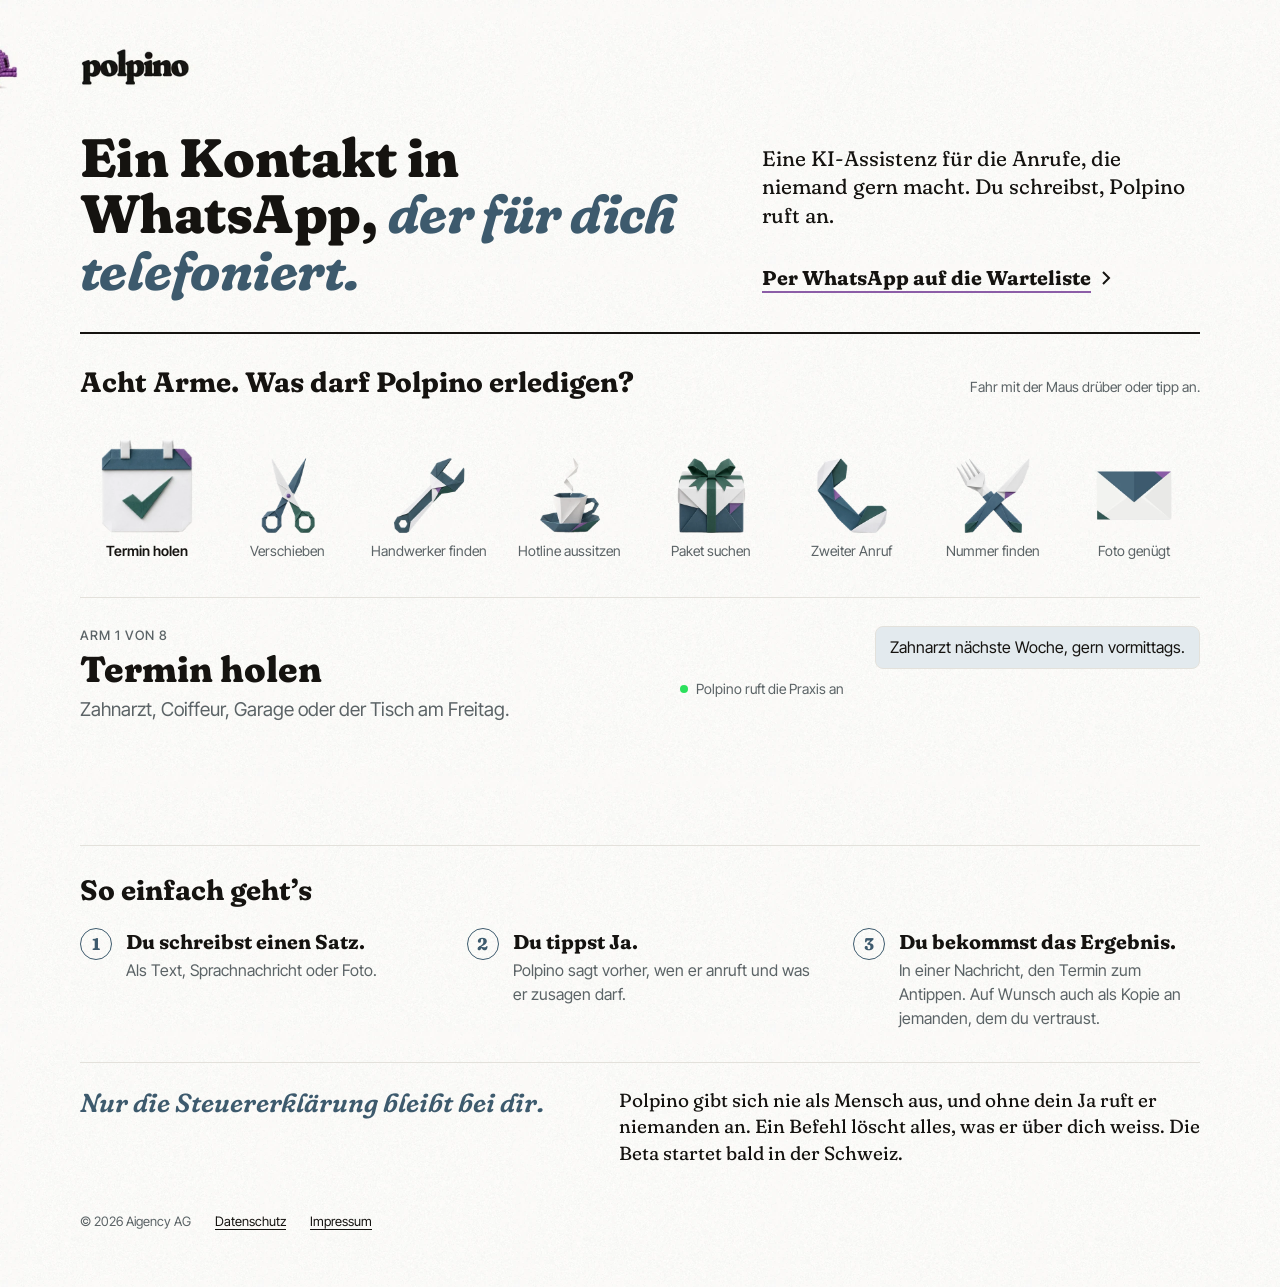
==== commit 4cb5d01a: "Startseite: Handy wieder One-Screen mit Origami-Handy - Bühne und «So einfach geht's» nur am Desktop" ====
--- a/index.html
+++ b/index.html
@@ -47,7 +47,7 @@
   <main id="inhalt" class="inhalt">
     <h1 class="titel">Ein Kontakt in WhatsApp, <em>der für dich telefoniert.</em></h1>
     <div class="linie" aria-hidden="true"></div>
-    <p class="satz satz-eins">Polpino ist eine KI-Assistenz für die Anrufe, die niemand gern macht. Du schreibst einen Satz, Polpino ruft an und schickt dir das Ergebnis.</p>
+    <p class="satz satz-eins">Eine KI-Assistenz für die Anrufe, die niemand gern macht. Du schreibst, Polpino ruft an.</p>
     <a class="weiter weiter-oben" href="https://wa.me/41445055667?text=Hey%20Polpino%2C%20ich%20will%20auf%20die%20Warteliste%21%20%F0%9F%90%99" rel="noopener">Per WhatsApp auf die Warteliste <svg aria-hidden="true" width="10" height="16" viewBox="0 0 10 16" fill="none" stroke="currentColor" stroke-width="2"><path d="M2 2l6 6-6 6"/></svg></a>
     <div class="frage-zeile">
       <h2 class="frage">Acht Arme. Was darf Polpino erledigen?</h2>
@@ -56,10 +56,10 @@
     <div class="reihe" id="reihe">
       <button type="button" class="arm" data-arm="0"><span class="arm-bild"><img src="start/img/ikon-termin.webp" alt="" width="240" height="240"></span><span class="arm-name">Termin holen</span></button>
       <button type="button" class="arm" data-arm="1"><span class="arm-bild"><img src="start/img/ikon-coiffeur.webp" alt="" width="240" height="240"></span><span class="arm-name">Verschieben</span></button>
-      <button type="button" class="arm" data-arm="2"><span class="arm-bild"><img src="start/img/ikon-handwerker.webp" alt="" width="240" height="240"></span><span class="arm-name">Handwerker finden</span></button>
-      <button type="button" class="arm" data-arm="3"><span class="arm-bild"><img src="start/img/ikon-warteschleife.webp" alt="" width="240" height="240"></span><span class="arm-name">Hotline aussitzen</span></button>
+      <button type="button" class="arm" data-arm="2"><span class="arm-bild"><img src="start/img/ikon-handwerker.webp" alt="" width="240" height="240"></span><span class="arm-name">Handwerker<span class="nur-desktop"> finden</span></span></button>
+      <button type="button" class="arm" data-arm="3"><span class="arm-bild"><img src="start/img/ikon-warteschleife.webp" alt="" width="240" height="240"></span><span class="arm-name"><span class="nur-handy">Warteschleife</span><span class="nur-desktop">Hotline aussitzen</span></span></button>
       <button type="button" class="arm" data-arm="4"><span class="arm-bild"><img src="start/img/ikon-paket.webp" alt="" width="240" height="240"></span><span class="arm-name">Paket suchen</span></button>
-      <button type="button" class="arm" data-arm="5"><span class="arm-bild"><img src="start/img/ikon-hotline.webp" alt="" width="240" height="240"></span><span class="arm-name">Nochmals anrufen</span></button>
+      <button type="button" class="arm" data-arm="5"><span class="arm-bild"><img src="start/img/ikon-hotline.webp" alt="" width="240" height="240"></span><span class="arm-name">Zweiter Anruf</span></button>
       <button type="button" class="arm" data-arm="6"><span class="arm-bild"><img src="start/img/ikon-restaurant.webp" alt="" width="240" height="240"></span><span class="arm-name">Nummer finden</span></button>
       <button type="button" class="arm" data-arm="7"><span class="arm-bild"><img src="start/img/ikon-foto.webp" alt="" width="240" height="240"></span><span class="arm-name">Foto genügt</span></button>
     </div>
@@ -81,7 +81,7 @@
     </section>
     <div class="trenn" aria-hidden="true"></div>
     <p class="steuer">Nur die Steuererklärung bleibt bei dir.</p>
-    <p class="satz satz-zwei">Polpino gibt sich nie als Mensch aus, und ohne dein Ja ruft er niemanden an. Ein Befehl löscht alles, was er über dich weiss. Die Beta startet bald in der Schweiz.</p>
+    <p class="satz satz-zwei">Polpino gibt sich nie als Mensch aus, und ohne dein Ja ruft er niemanden an.<span class="nur-desktop"> Ein Befehl löscht alles, was er über dich weiss.</span> Die Beta startet bald in der Schweiz.</p>
     <a class="weiter weiter-unten" href="https://wa.me/41445055667?text=Hey%20Polpino%2C%20ich%20will%20auf%20die%20Warteliste%21%20%F0%9F%90%99" rel="noopener">Per WhatsApp auf die Warteliste <svg aria-hidden="true" width="10" height="16" viewBox="0 0 10 16" fill="none" stroke="currentColor" stroke-width="2"><path d="M2 2l6 6-6 6"/></svg></a>
   </main>
 
--- a/start/seite.css
+++ b/start/seite.css
@@ -1,5 +1,5 @@
 /* Polpino Startseite «acht Arme» (aus dem Entwurf vom 24.11.2026 übernommen). Quelle: Mockup «acht Arme» (Handy und Desktop), von Dominic abgenommen.
-   Überarbeitung 28.11.2026: Bühne auch am Handy, drei Schritte, Knopf oben und unten.
+   Überarbeitung 28.11.2026: Handy bleibt One-Screen mit Origami-Overlay; drei Schritte und Bühne nur am Desktop, Knopf am Desktop oben, am Handy unten.
    Handy-Muster unter 900 px (Raster 4 × 2, Origami-Overlay), Desktop ab 900 px (Reihe mit Dock-Effekt, Bühne darunter). */
 @font-face { font-family: "Fraunces Soft"; font-style: normal; font-weight: 400 900; font-display: swap; src: url("../assets/fonts/fraunces-soft-latin.woff2") format("woff2-variations"); }
 @font-face { font-family: "Fraunces Soft"; font-style: italic; font-weight: 600 900; font-display: swap; src: url("../assets/fonts/fraunces-italic.woff2") format("woff2-variations"); }
@@ -62,12 +62,9 @@
 .weiter { align-self: flex-start; display: inline-flex; align-items: center; gap: 10px; min-height: 44px; font-family: var(--serif); font-weight: 700; font-size: 18px; text-decoration: underline; text-decoration-color: var(--lila); text-decoration-thickness: 2px; text-underline-offset: 6px; }
 .weiter svg { flex: none; }
 .buehne, .trenn { display: none; }
-.weiter-oben { margin-top: -6px; }
-
-/* Bühne mit Kurz-Chat, auch am Handy: zeigt ohne Tippen ein Beispiel; feste Mindesthöhe, damit nichts springt */
-html.js .buehne { display: flex; flex-direction: column; gap: 14px; min-height: 306px; padding-top: 20px; border-top: 1px solid var(--linie); }
-/* Sehr schmal brechen die Blasen öfter um (Arm 2 braucht bei 320 px 333 px) */
-@media (max-width: 359.98px) { html.js .buehne { min-height: 340px; } }
+.weiter-oben, .schritte { display: none; }
+
+/* Bühne und drei Schritte: Grundwerte, sichtbar nur am Desktop (Handy bleibt One-Screen, Beispiele im Origami-Overlay) */
 .buehne-text { display: flex; flex-direction: column; gap: 4px; min-width: 0; }
 .buehne-titel { margin: 0; font-family: var(--serif); font-weight: 800; font-size: 24px; line-height: 1.15; }
 .buehne-unter { margin: 0; font-size: 15px; line-height: 21px; color: var(--leise); }
@@ -81,7 +78,6 @@
 .rein { animation: rein .35s ease-out both; }
 
 /* So einfach geht's: drei Schritte, Ziffern im Kreis */
-.schritte { display: flex; flex-direction: column; gap: 14px; padding-top: 20px; border-top: 1px solid var(--linie); }
 .schritt-liste { margin: 0; padding: 0; list-style: none; counter-reset: schritt; display: flex; flex-direction: column; gap: 16px; }
 .schritt-liste li { counter-increment: schritt; position: relative; padding-left: 42px; font-size: 15px; line-height: 21px; color: var(--leise); }
 .schritt-liste li::before { content: counter(schritt); position: absolute; left: 0; top: 0; width: 28px; height: 28px; border: 1.5px solid var(--rauchblau); border-radius: 999px; font-family: var(--serif); font-weight: 700; font-size: 15px; line-height: 25px; text-align: center; color: var(--rauchblau); }
@@ -119,7 +115,7 @@
     grid-template-areas: "titel titel satz" "titel titel weiter" "linie linie linie" "frage frage frage" "reihe reihe reihe" "buehne buehne buehne" "schritte schritte schritte" "trenn trenn trenn" "steuer satz2 satz2"; }
   .titel { grid-area: titel; align-self: end; font-size: clamp(38px, 4.4vw, 54px); line-height: 1.05; text-wrap: wrap; }
   .satz-eins { grid-area: satz; align-self: end; font-size: 21px; line-height: 1.35; }
-  .weiter-oben { grid-area: weiter; align-self: end; margin-top: 12px; font-size: 20px; }
+  .weiter-oben { display: inline-flex; grid-area: weiter; align-self: end; margin-top: 12px; font-size: 20px; }
   .weiter-unten { display: none; }
   .linie { grid-area: linie; margin-top: 32px; }
   .frage-zeile { grid-area: frage; margin-top: 32px; flex-direction: row; flex-wrap: wrap; align-items: baseline; justify-content: space-between; gap: 4px 24px; }
@@ -140,11 +136,12 @@
   .steuer { grid-area: steuer; display: block; margin-top: 24px; font-size: 26px; line-height: 1.25; }
 
   /* Bühne: links Arm und Titel, rechts der Kurz-Chat; feste Mindesthöhe, damit nichts springt */
-  html.js .buehne { grid-area: buehne; margin-top: 32px; flex-direction: row; flex-wrap: wrap; align-items: flex-start; gap: 20px 64px; min-height: 216px; padding-top: 28px; }
+  html.js .buehne { grid-area: buehne; margin-top: 32px; display: flex; flex-direction: row; flex-wrap: wrap; align-items: flex-start; gap: 20px 64px; min-height: 216px; padding-top: 28px; }
   /* Unter 1'100 px ist die Chatspalte schmaler, die längste Ergebnisblase (Arm 3) braucht dann mehr Höhe */
   @media (max-width: 1099.98px) { html.js .buehne { min-height: 240px; } }
   .trenn { grid-area: trenn; display: block; margin-top: 32px; height: 1px; background: var(--linie); }
   .buehne-text { flex: 1 1 320px; gap: 6px; }
+  .buehne { border-top: 1px solid var(--linie); }
   .buehne .arm-zahl { font-size: 13px; line-height: 18px; }
   .buehne-titel { font-size: 36px; line-height: 1.1; }
   .buehne-unter { font-size: 19px; line-height: 28px; }
@@ -153,7 +150,7 @@
   .kurz-status { font-size: 14px; }
 
   /* Drei Schritte nebeneinander */
-  .schritte { grid-area: schritte; margin-top: 32px; padding-top: 28px; gap: 20px; }
+  .schritte { grid-area: schritte; display: flex; flex-direction: column; margin-top: 32px; padding-top: 28px; gap: 20px; border-top: 1px solid var(--linie); }
   .schritt-liste { display: grid; grid-template-columns: repeat(3, minmax(0, 1fr)); gap: 40px; }
   .schritt-liste li { padding-left: 46px; font-size: 16px; line-height: 24px; }
   .schritt-liste li::before { width: 32px; height: 32px; font-size: 17px; line-height: 29px; }
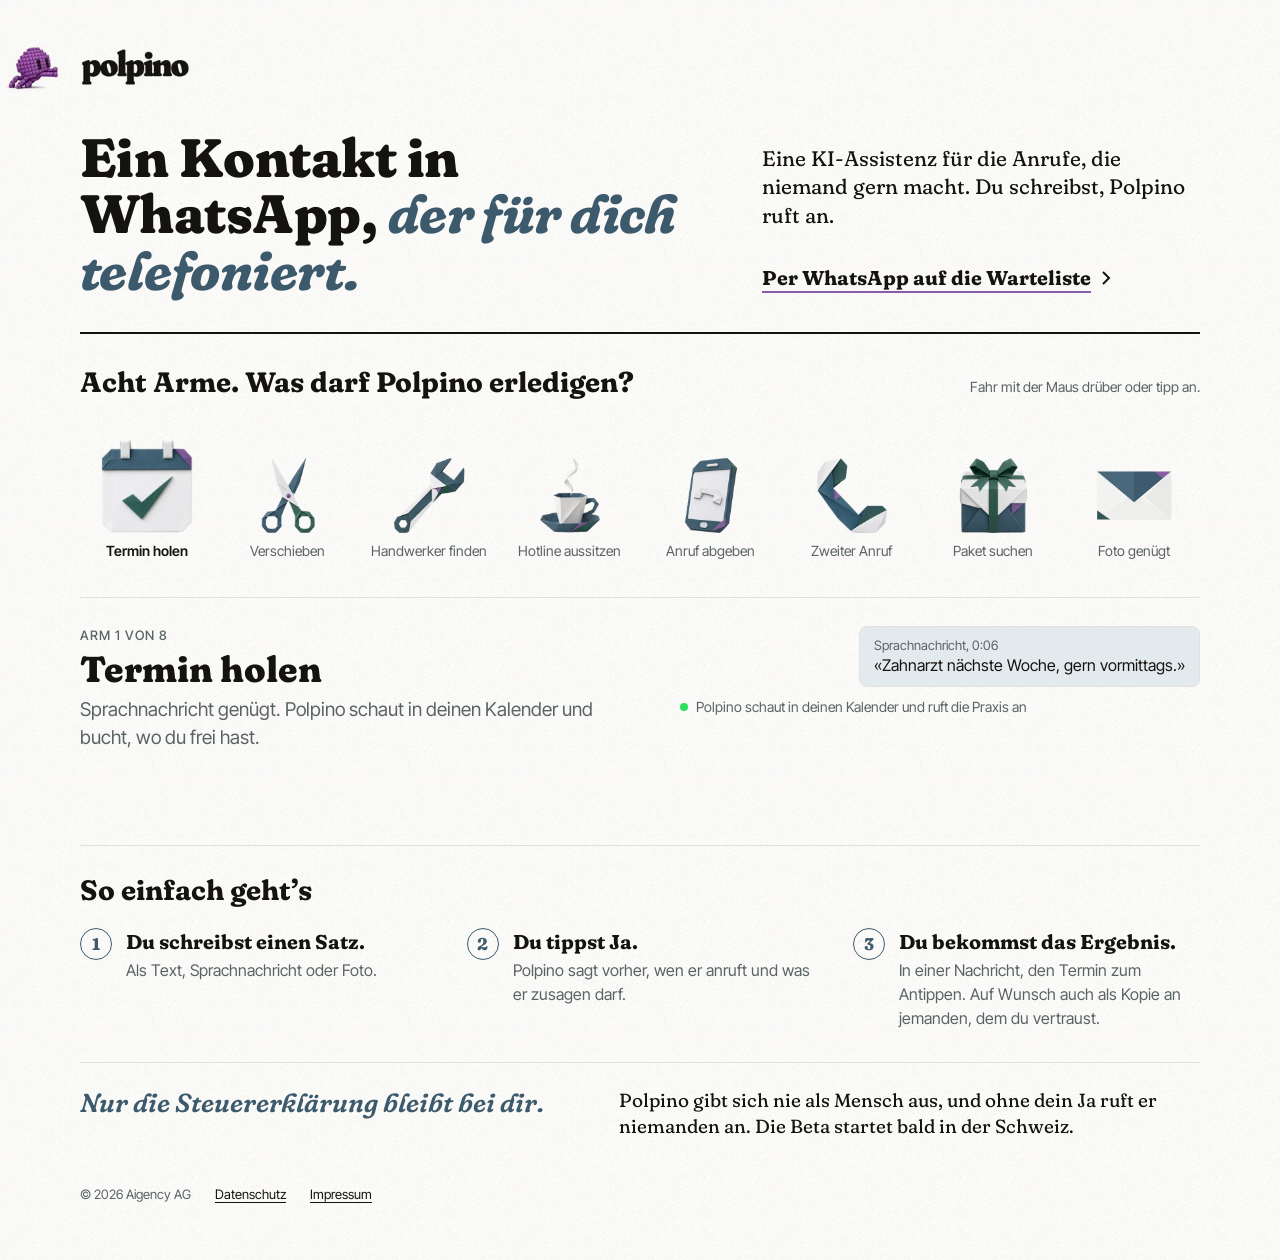
==== commit e51aa08d: "Startseite: acht Arme zeigen die Ease-of-use-Funktionen - Termin holen: startet mit Sprachnachricht," ====
--- a/index.html
+++ b/index.html
@@ -58,9 +58,9 @@
       <button type="button" class="arm" data-arm="1"><span class="arm-bild"><img src="start/img/ikon-coiffeur.webp" alt="" width="240" height="240"></span><span class="arm-name">Verschieben</span></button>
       <button type="button" class="arm" data-arm="2"><span class="arm-bild"><img src="start/img/ikon-handwerker.webp" alt="" width="240" height="240"></span><span class="arm-name">Handwerker<span class="nur-desktop"> finden</span></span></button>
       <button type="button" class="arm" data-arm="3"><span class="arm-bild"><img src="start/img/ikon-warteschleife.webp" alt="" width="240" height="240"></span><span class="arm-name"><span class="nur-handy">Warteschleife</span><span class="nur-desktop">Hotline aussitzen</span></span></button>
-      <button type="button" class="arm" data-arm="4"><span class="arm-bild"><img src="start/img/ikon-paket.webp" alt="" width="240" height="240"></span><span class="arm-name">Paket suchen</span></button>
+      <button type="button" class="arm" data-arm="4"><span class="arm-bild"><img src="start/img/ikon-abgeben.webp" alt="" width="240" height="240"></span><span class="arm-name">Anruf abgeben</span></button>
       <button type="button" class="arm" data-arm="5"><span class="arm-bild"><img src="start/img/ikon-hotline.webp" alt="" width="240" height="240"></span><span class="arm-name">Zweiter Anruf</span></button>
-      <button type="button" class="arm" data-arm="6"><span class="arm-bild"><img src="start/img/ikon-restaurant.webp" alt="" width="240" height="240"></span><span class="arm-name">Nummer finden</span></button>
+      <button type="button" class="arm" data-arm="6"><span class="arm-bild"><img src="start/img/ikon-paket.webp" alt="" width="240" height="240"></span><span class="arm-name">Paket suchen</span></button>
       <button type="button" class="arm" data-arm="7"><span class="arm-bild"><img src="start/img/ikon-foto.webp" alt="" width="240" height="240"></span><span class="arm-name">Foto genügt</span></button>
     </div>
     <section class="buehne" id="buehne" aria-live="off" aria-labelledby="buehne-titel">
@@ -81,7 +81,7 @@
     </section>
     <div class="trenn" aria-hidden="true"></div>
     <p class="steuer">Nur die Steuererklärung bleibt bei dir.</p>
-    <p class="satz satz-zwei">Polpino gibt sich nie als Mensch aus, und ohne dein Ja ruft er niemanden an.<span class="nur-desktop"> Ein Befehl löscht alles, was er über dich weiss.</span> Die Beta startet bald in der Schweiz.</p>
+    <p class="satz satz-zwei">Polpino gibt sich nie als Mensch aus, und ohne dein Ja ruft er niemanden an. Die Beta startet bald in der Schweiz.</p>
     <a class="weiter weiter-unten" href="https://wa.me/41445055667?text=Hey%20Polpino%2C%20ich%20will%20auf%20die%20Warteliste%21%20%F0%9F%90%99" rel="noopener">Per WhatsApp auf die Warteliste <svg aria-hidden="true" width="10" height="16" viewBox="0 0 10 16" fill="none" stroke="currentColor" stroke-width="2"><path d="M2 2l6 6-6 6"/></svg></a>
   </main>
 
--- a/start/seite.css
+++ b/start/seite.css
@@ -212,7 +212,29 @@
 .brief .brief-kurz { width: 70%; }
 /* Frage mit zwei Knöpfen: nur Bild, sie tun nichts */
 .rueckfrage { align-self: flex-start; max-width: 88%; display: flex; flex-direction: column; gap: 7px; margin: 0; padding: 7px 10px 9px; background: var(--karte); border-radius: 10px; }
-.scheinknoepfe { display: flex; gap: 6px; }
+.scheinknoepfe { display: flex; flex-wrap: wrap; gap: 6px; }
+/* Kalender geprüft (Arm 1): leise Zeile vor dem Anruf */
+.kalcheck { align-self: center; display: flex; align-items: center; gap: 6px; padding: 3px 10px; border-radius: 999px; background: var(--karte); border: 1px solid var(--linie); color: var(--seegruen); font-size: 11px; line-height: 15px; }
+.status.hinweis { color: var(--rauchblau); background: var(--blase-hell); }
+/* Anruf abgeben (Arm 5): Anrufbildschirm im Papierhandy, Ablehnen wird gedrückt. Kein Rot (CD), Ablehnen in Papier, Annehmen in Seegrün */
+.anruf-schirm { position: absolute; inset: 0; z-index: 2; display: flex; flex-direction: column; align-items: center; gap: 4px; padding: 72px 16px 44px; background: var(--rauchblau); color: var(--papier); text-align: center; transition: opacity .35s ease, transform .35s ease; }
+.anruf-schirm.weg { opacity: 0; transform: translateY(-14px); }
+.anruf-klein { font-size: 11.5px; line-height: 15px; opacity: .8; }
+.anruf-wer { margin: 4px 0 2px; font-family: var(--serif); font-weight: 700; font-size: 22px; line-height: 1.15; }
+.anruf-knoepfe { margin-top: auto; display: flex; gap: 56px; }
+.anruf-wahl { display: flex; flex-direction: column; align-items: center; gap: 8px; }
+.anruf-knopf { position: relative; width: 54px; height: 54px; border-radius: 999px; display: flex; align-items: center; justify-content: center; transition: transform .2s ease; }
+.anruf-knopf.ab { background: var(--papier); color: var(--tinte); }
+.anruf-knopf.ab svg { transform: rotate(135deg); }
+.anruf-knopf.an { background: var(--seegruen); color: var(--papier); animation: puls 1s ease-in-out infinite; }
+.anruf-knopf.gedrueckt { transform: scale(.88); }
+.anruf-knopf.gedrueckt::after { content: ""; position: absolute; inset: -8px; border: 2px solid var(--papier); border-radius: 999px; animation: tipp .5s ease-out both; }
+@keyframes tipp { from { opacity: .9; transform: scale(.7); } to { opacity: 0; transform: scale(1.25); } }
+/* Sprachnachricht (Arm 1): Play, Wellenform, Dauer */
+.sprachblase { display: flex; flex-wrap: wrap; align-items: center; gap: 2px 8px; color: var(--seegruen); }
+.sprachblase svg { flex: none; }
+.sprachdauer { font-size: 11px; line-height: 14px; color: var(--leise); }
+.sprachblase .zeit { flex-basis: 100%; }
 .scheinknopf { border: 1px solid var(--rauchblau); border-radius: 999px; padding: 4px 12px; font-size: 11.5px; line-height: 15px; font-weight: 500; color: var(--rauchblau); }
 .scheinknopf.ja { background: var(--rauchblau); color: var(--papier); }
 .zu { position: fixed; z-index: 1; top: 16px; right: 16px; width: 44px; height: 44px; display: flex; align-items: center; justify-content: center; background: var(--karte); border: 1px solid var(--linie); border-radius: 999px; cursor: pointer; color: var(--tinte); }
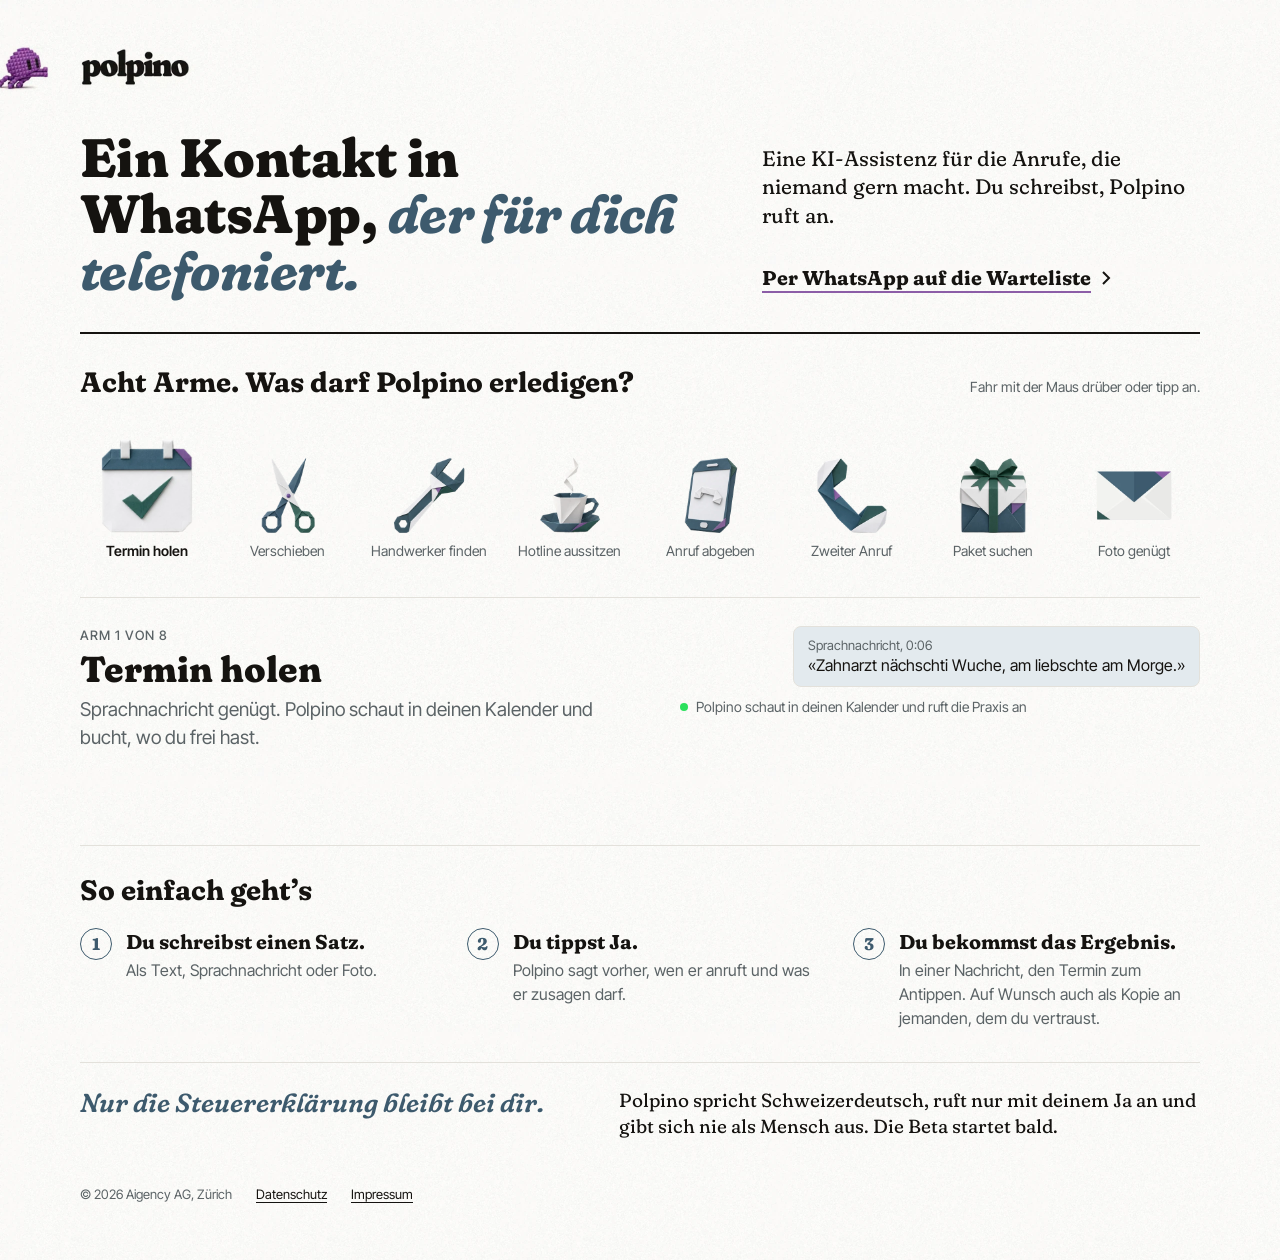
==== commit cdb4c78b: "Startseite: leise Swissness - «Polpino spricht Schweizerdeutsch» im Schlusssatz, Handy bleibt bei 90" ====
--- a/index.html
+++ b/index.html
@@ -81,12 +81,12 @@
     </section>
     <div class="trenn" aria-hidden="true"></div>
     <p class="steuer">Nur die Steuererklärung bleibt bei dir.</p>
-    <p class="satz satz-zwei">Polpino gibt sich nie als Mensch aus, und ohne dein Ja ruft er niemanden an. Die Beta startet bald in der Schweiz.</p>
+    <p class="satz satz-zwei">Polpino spricht Schweizerdeutsch, ruft nur mit deinem Ja an und gibt sich nie als Mensch aus. Die Beta startet bald.</p>
     <a class="weiter weiter-unten" href="https://wa.me/41445055667?text=Hey%20Polpino%2C%20ich%20will%20auf%20die%20Warteliste%21%20%F0%9F%90%99" rel="noopener">Per WhatsApp auf die Warteliste <svg aria-hidden="true" width="10" height="16" viewBox="0 0 10 16" fill="none" stroke="currentColor" stroke-width="2"><path d="M2 2l6 6-6 6"/></svg></a>
   </main>
 
   <footer class="fuss">
-    <span>© 2026 Aigency AG</span>
+    <span>© 2026 Aigency AG, Zürich</span>
     <a href="datenschutz.html">Datenschutz</a>
     <a href="impressum.html">Impressum</a>
   </footer>
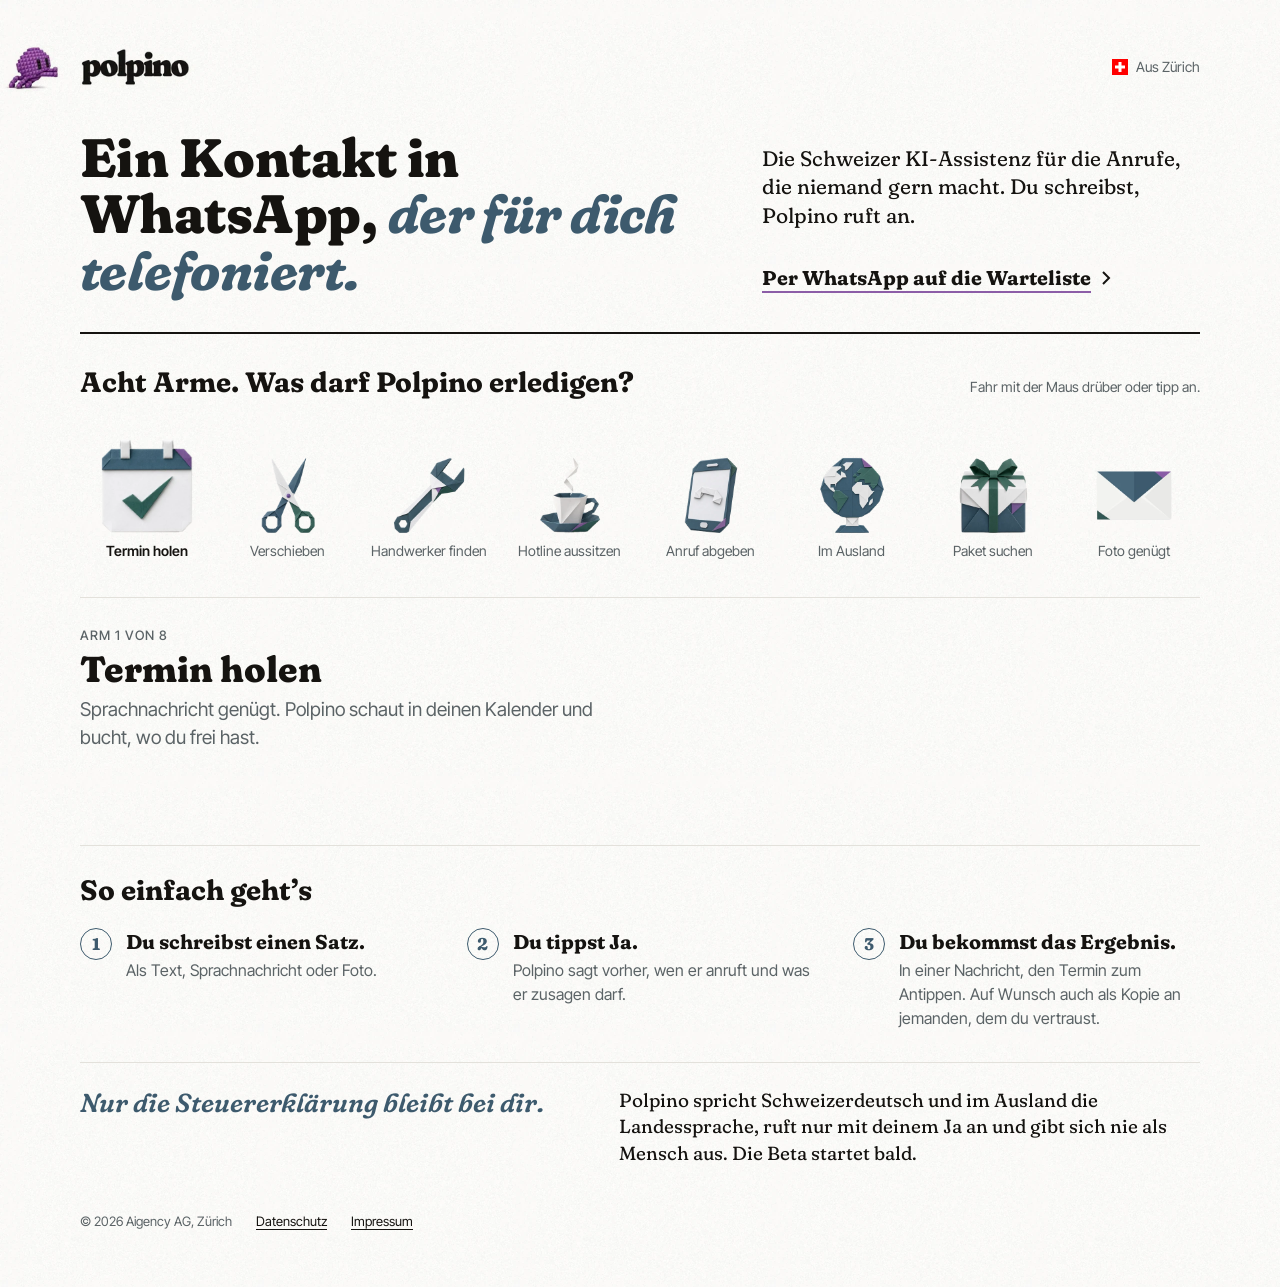
==== commit d538bc05: "Startseite: Arm «Im Ausland» und Schweizerfahne im Kopf - Arm 6 zeigt neu Anrufe im Ausland in der L" ====
--- a/index.html
+++ b/index.html
@@ -5,7 +5,7 @@
   <meta name="robots" content="noindex, nofollow">
   <meta name="viewport" content="width=device-width, initial-scale=1">
   <title>Polpino</title>
-  <meta name="description" content="Eine KI-Assistenz, die für dich telefoniert. Du schreibst in WhatsApp, Polpino ruft an.">
+  <meta name="description" content="Die Schweizer KI-Assistenz, die für dich telefoniert. Du schreibst in WhatsApp, Polpino ruft an, im Ausland in der Landessprache.">
   <link rel="canonical" href="https://polpino.ch/">
   <meta name="theme-color" content="#FAFAF8">
   <link rel="icon" href="assets/img/favicon.svg" type="image/svg+xml">
@@ -15,7 +15,7 @@
   <meta property="og:locale" content="de_CH">
   <meta property="og:site_name" content="Polpino">
   <meta property="og:title" content="Polpino">
-  <meta property="og:description" content="Eine KI-Assistenz, die für dich telefoniert. Du schreibst in WhatsApp, Polpino ruft an.">
+  <meta property="og:description" content="Die Schweizer KI-Assistenz, die für dich telefoniert. Du schreibst in WhatsApp, Polpino ruft an, im Ausland in der Landessprache.">
   <meta property="og:url" content="https://polpino.ch/">
   <meta property="og:image" content="https://polpino.ch/assets/img/start/og-polpino-start.jpg">
   <meta property="og:image:width" content="1200">
@@ -42,12 +42,13 @@
       <a class="nur-breit" href="entwurf/anmelden.html">Einladung einlösen</a>
     </nav>
     -->
+    <p class="herkunft"><svg class="kreuz" aria-hidden="true" width="14" height="14" viewBox="0 0 32 32"><rect width="32" height="32" fill="#FF0000"/><path fill="#FFF" d="M13 6h6v7h7v6h-7v7h-6v-7H6v-6h7z"/></svg>Aus Zürich<span class="sr">, Schweiz</span></p>
   </header>
 
   <main id="inhalt" class="inhalt">
     <h1 class="titel">Ein Kontakt in WhatsApp, <em>der für dich telefoniert.</em></h1>
     <div class="linie" aria-hidden="true"></div>
-    <p class="satz satz-eins">Eine KI-Assistenz für die Anrufe, die niemand gern macht. Du schreibst, Polpino ruft an.</p>
+    <p class="satz satz-eins">Die Schweizer KI-Assistenz für die Anrufe, die niemand gern macht. Du schreibst, Polpino ruft an.</p>
     <a class="weiter weiter-oben" href="https://wa.me/41445055667?text=Hey%20Polpino%2C%20ich%20will%20auf%20die%20Warteliste%21%20%F0%9F%90%99" rel="noopener">Per WhatsApp auf die Warteliste <svg aria-hidden="true" width="10" height="16" viewBox="0 0 10 16" fill="none" stroke="currentColor" stroke-width="2"><path d="M2 2l6 6-6 6"/></svg></a>
     <div class="frage-zeile">
       <h2 class="frage">Acht Arme. Was darf Polpino erledigen?</h2>
@@ -59,7 +60,7 @@
       <button type="button" class="arm" data-arm="2"><span class="arm-bild"><img src="start/img/ikon-handwerker.webp" alt="" width="240" height="240"></span><span class="arm-name">Handwerker<span class="nur-desktop"> finden</span></span></button>
       <button type="button" class="arm" data-arm="3"><span class="arm-bild"><img src="start/img/ikon-warteschleife.webp" alt="" width="240" height="240"></span><span class="arm-name"><span class="nur-handy">Warteschleife</span><span class="nur-desktop">Hotline aussitzen</span></span></button>
       <button type="button" class="arm" data-arm="4"><span class="arm-bild"><img src="start/img/ikon-abgeben.webp" alt="" width="240" height="240"></span><span class="arm-name">Anruf abgeben</span></button>
-      <button type="button" class="arm" data-arm="5"><span class="arm-bild"><img src="start/img/ikon-hotline.webp" alt="" width="240" height="240"></span><span class="arm-name">Zweiter Anruf</span></button>
+      <button type="button" class="arm" data-arm="5"><span class="arm-bild"><img src="start/img/ikon-ausland.webp" alt="" width="240" height="240"></span><span class="arm-name">Im Ausland</span></button>
       <button type="button" class="arm" data-arm="6"><span class="arm-bild"><img src="start/img/ikon-paket.webp" alt="" width="240" height="240"></span><span class="arm-name">Paket suchen</span></button>
       <button type="button" class="arm" data-arm="7"><span class="arm-bild"><img src="start/img/ikon-foto.webp" alt="" width="240" height="240"></span><span class="arm-name">Foto genügt</span></button>
     </div>
@@ -81,7 +82,7 @@
     </section>
     <div class="trenn" aria-hidden="true"></div>
     <p class="steuer">Nur die Steuererklärung bleibt bei dir.</p>
-    <p class="satz satz-zwei">Polpino spricht Schweizerdeutsch, ruft nur mit deinem Ja an und gibt sich nie als Mensch aus. Die Beta startet bald.</p>
+    <p class="satz satz-zwei">Polpino spricht Schweizerdeutsch<span class="nur-desktop"> und im Ausland die Landessprache</span>, ruft nur mit deinem Ja an und gibt sich nie als Mensch aus. Die Beta startet bald.</p>
     <a class="weiter weiter-unten" href="https://wa.me/41445055667?text=Hey%20Polpino%2C%20ich%20will%20auf%20die%20Warteliste%21%20%F0%9F%90%99" rel="noopener">Per WhatsApp auf die Warteliste <svg aria-hidden="true" width="10" height="16" viewBox="0 0 10 16" fill="none" stroke="currentColor" stroke-width="2"><path d="M2 2l6 6-6 6"/></svg></a>
   </main>
 
--- a/start/seite.css
+++ b/start/seite.css
@@ -46,6 +46,10 @@
 html.lauf .marke .auftritt { opacity: 1; }
 .konto { display: flex; gap: 24px; font-size: 15px; line-height: 20px; font-weight: 500; }
 .konto a { display: inline-block; padding: 12px 0; text-underline-offset: 3px; }
+/* Herkunft rechts im Kopf: Schweizerfahne nach Wappenschutzgesetz, Anhang 2 (Feld 32, Kreuz 20, Arme 6 breit und 7 lang, Rot #FF0000).
+   Bewusst klein und das einzige Rot der Seite. Nie an der Figur, nie in der Wortmarke, nie als Wappen im Dreieckschild. */
+.herkunft { flex: none; display: inline-flex; align-items: center; gap: 8px; margin: 0; font-size: 13px; line-height: 20px; color: var(--leise); white-space: nowrap; }
+.herkunft .kreuz { flex: none; display: block; width: 14px; height: 14px; }
 
 /* Inhalt, Handy-Muster: eine Spalte, Blockabstand 22 px, höchstens 560 px breit */
 .inhalt { display: flex; flex-direction: column; gap: 22px; max-width: 560px; }
@@ -107,6 +111,8 @@
   .seite { padding: 36px clamp(24px, 5vw, 72px) 44px; gap: 32px; }
   .kopf, .inhalt, .fuss { width: 100%; max-width: 1120px; margin-inline: auto; }
   .marke-zeile { zoom: 1.4; }
+  .herkunft { font-size: 14px; }
+  .herkunft .kreuz { width: 16px; height: 16px; }
   .nur-handy { display: none; }
   .nur-desktop { display: inline; }
 
